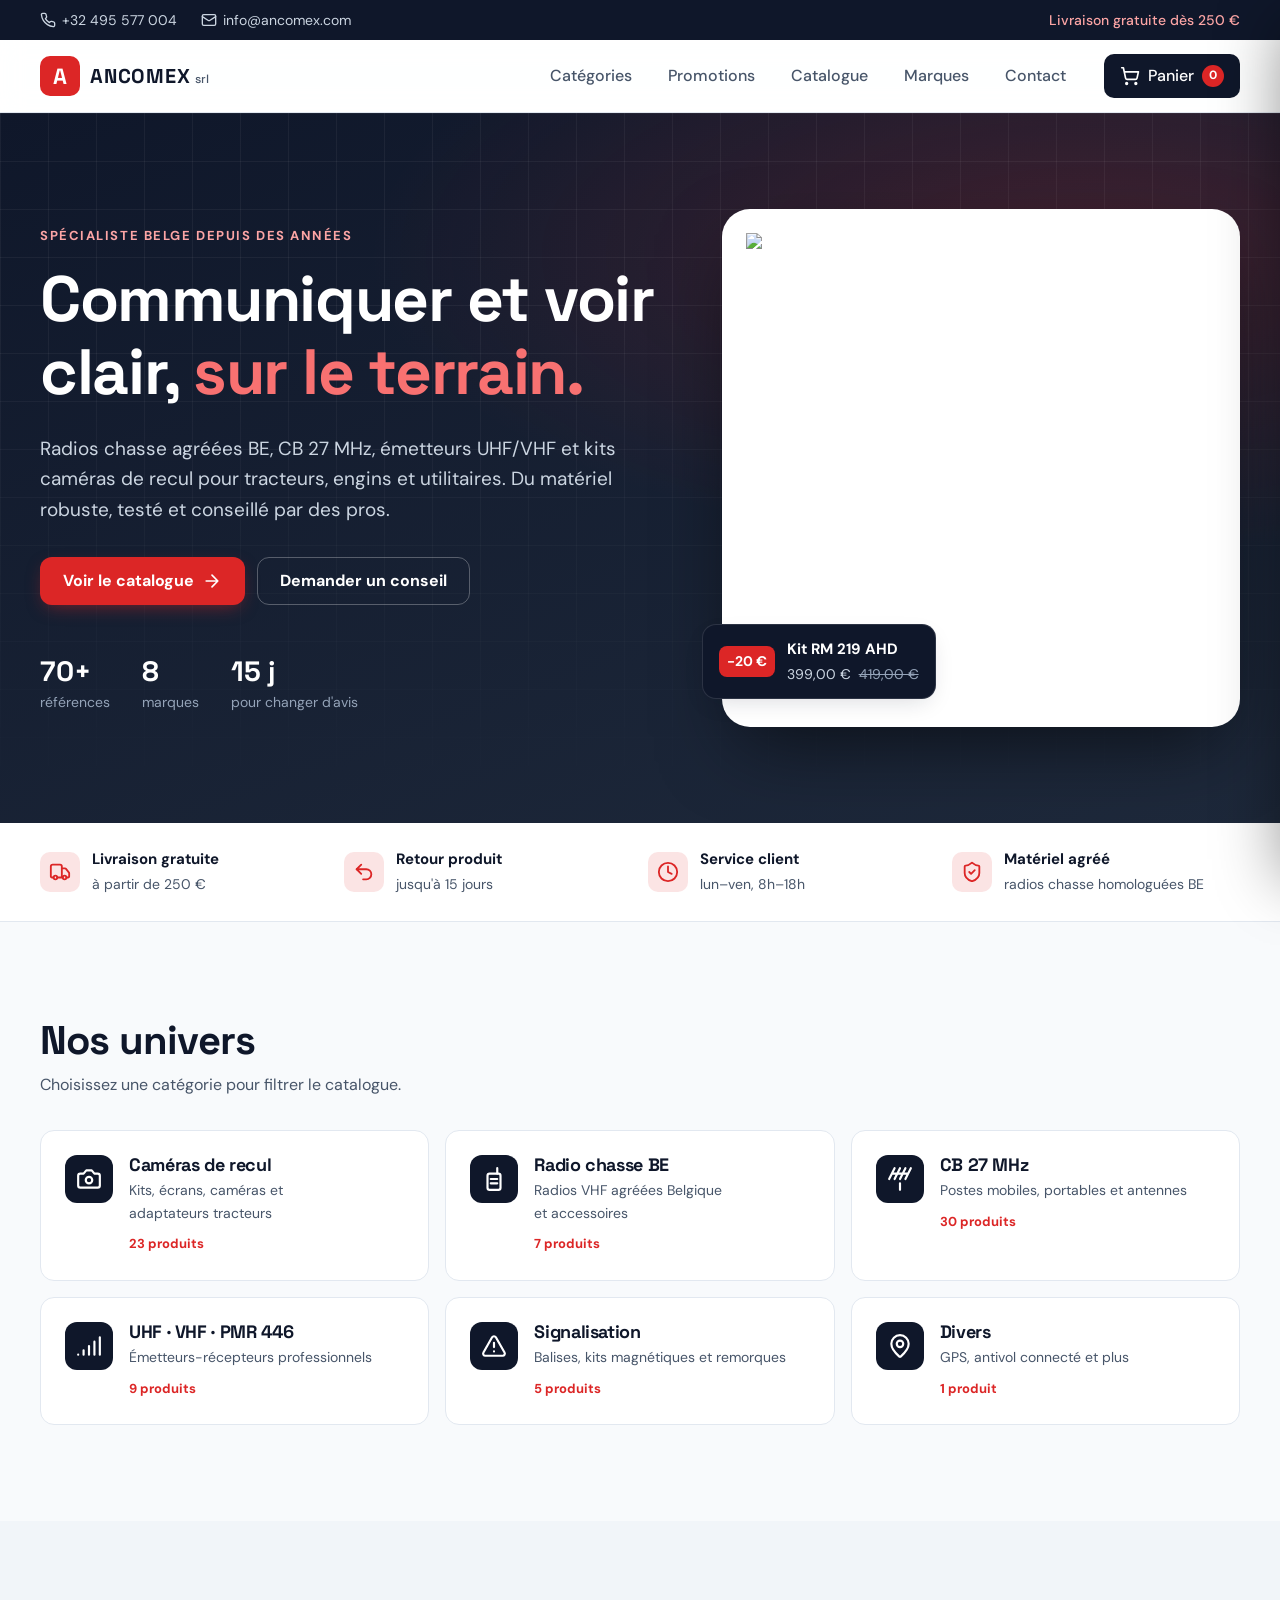
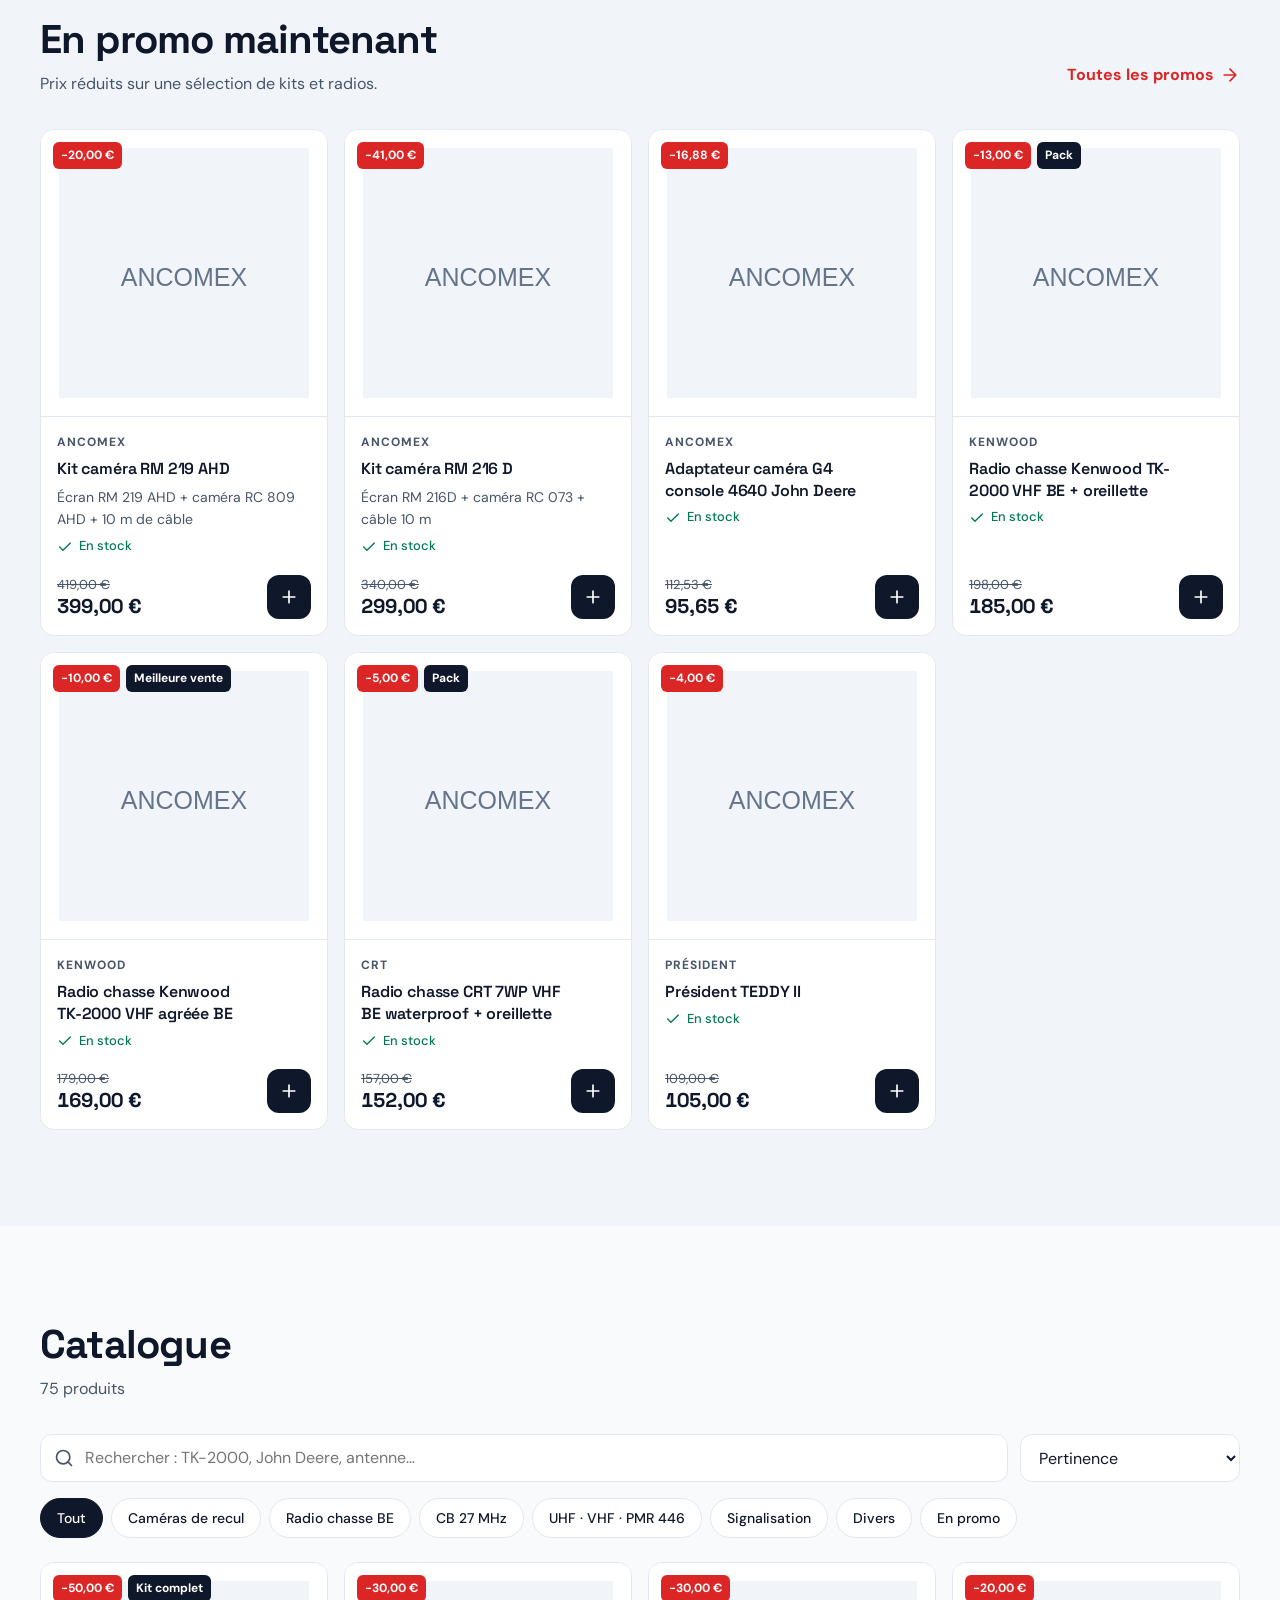
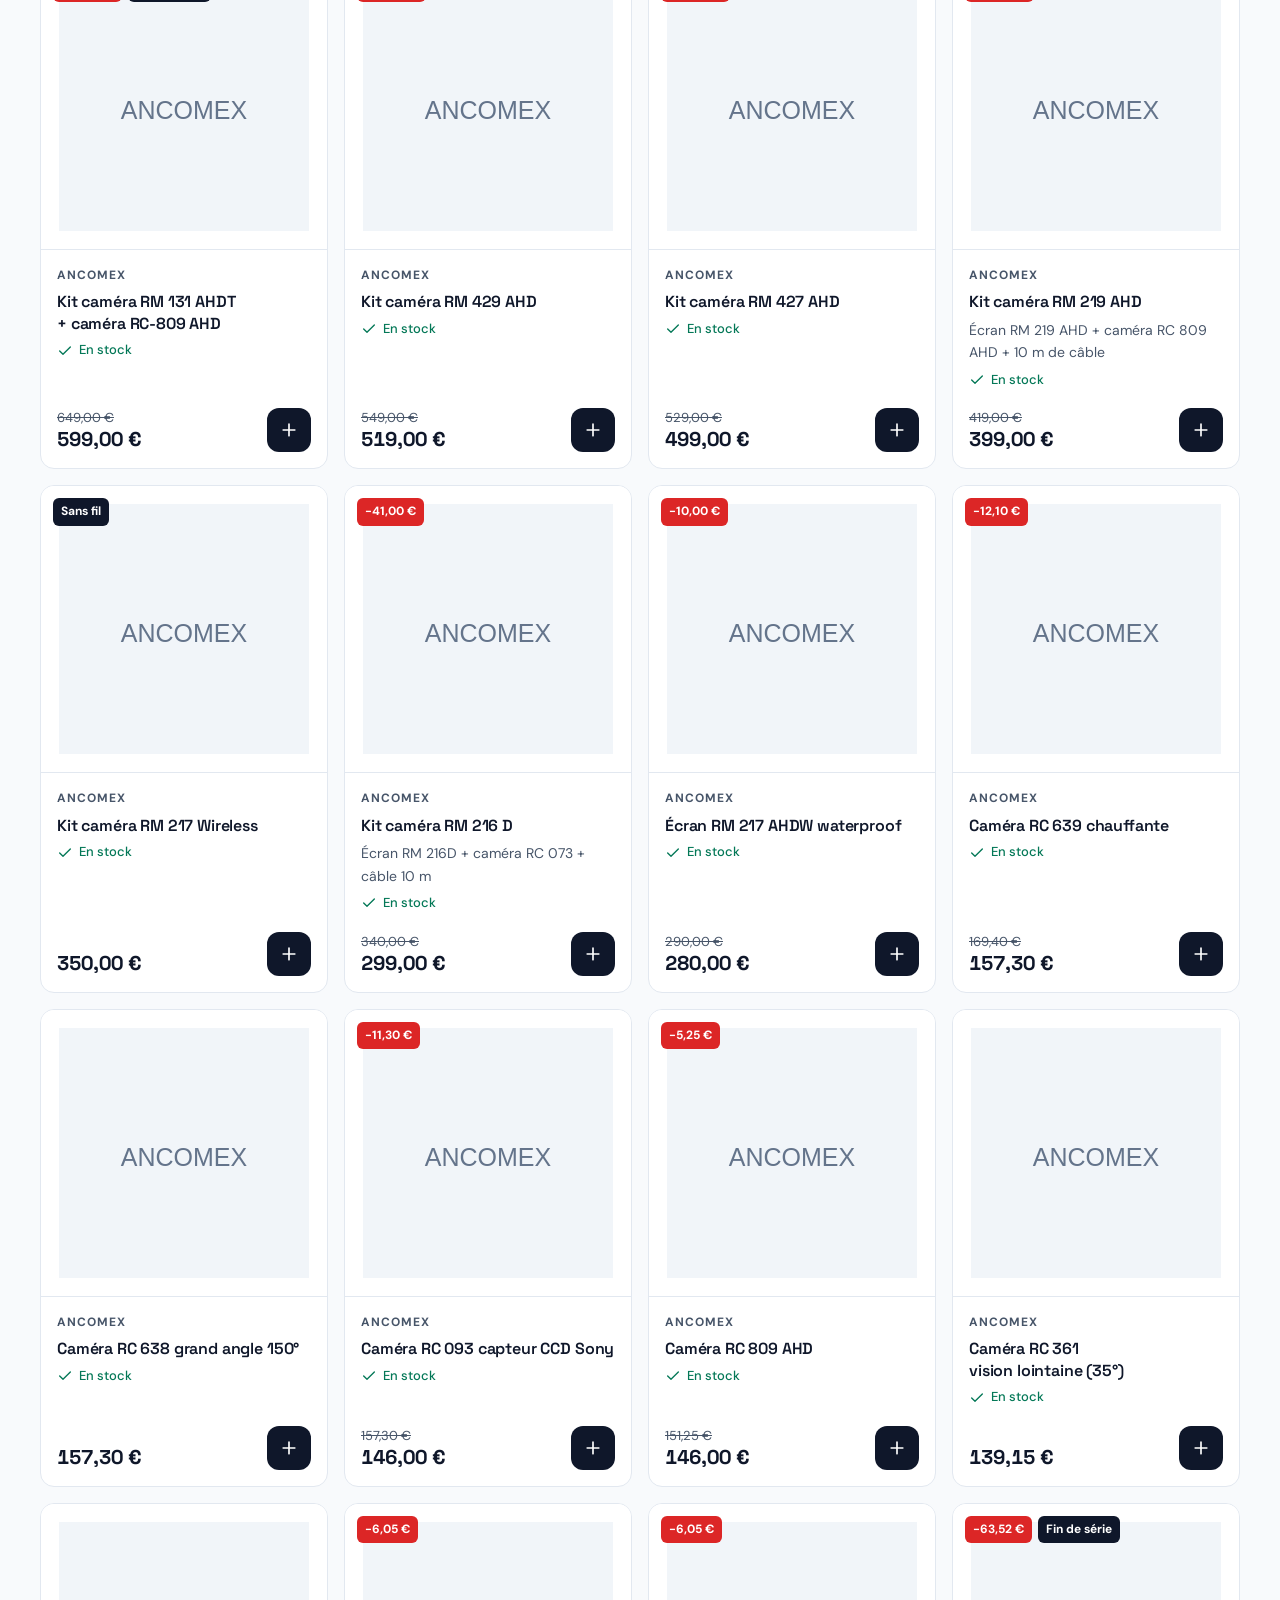
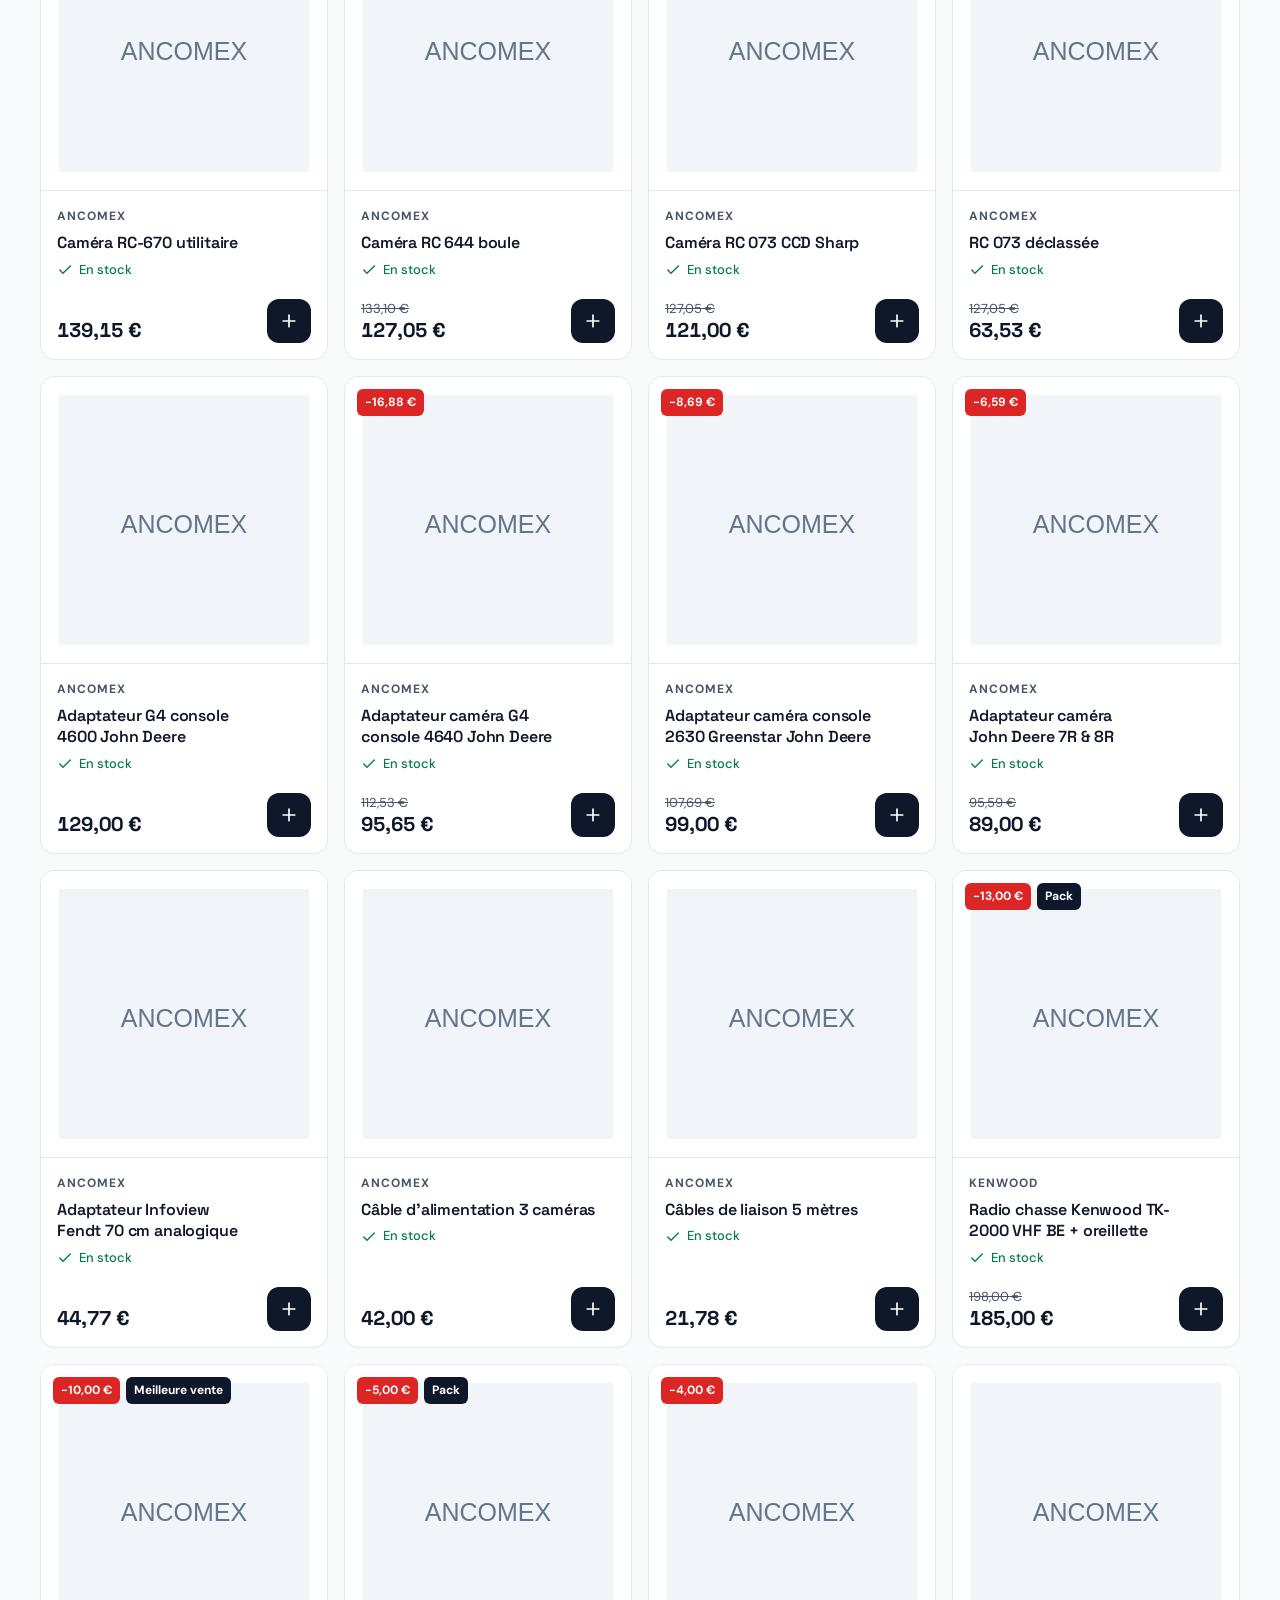
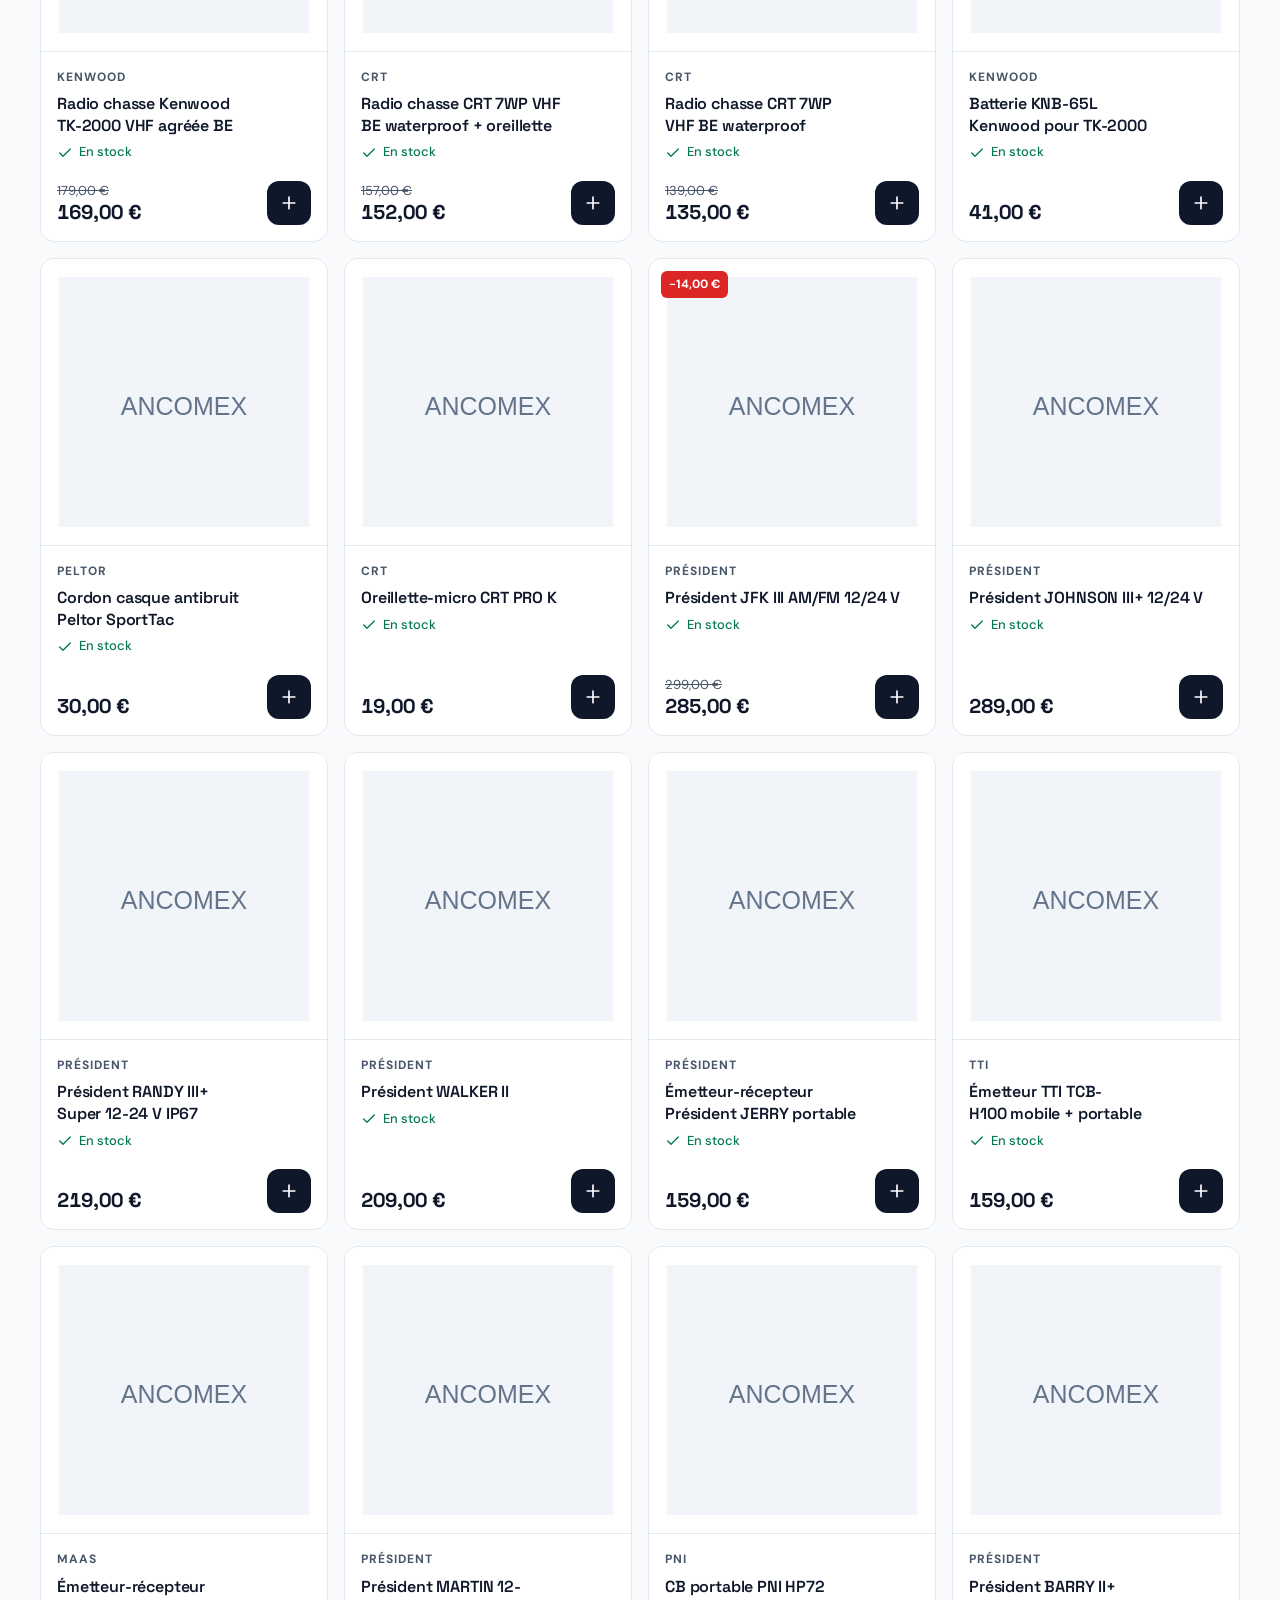
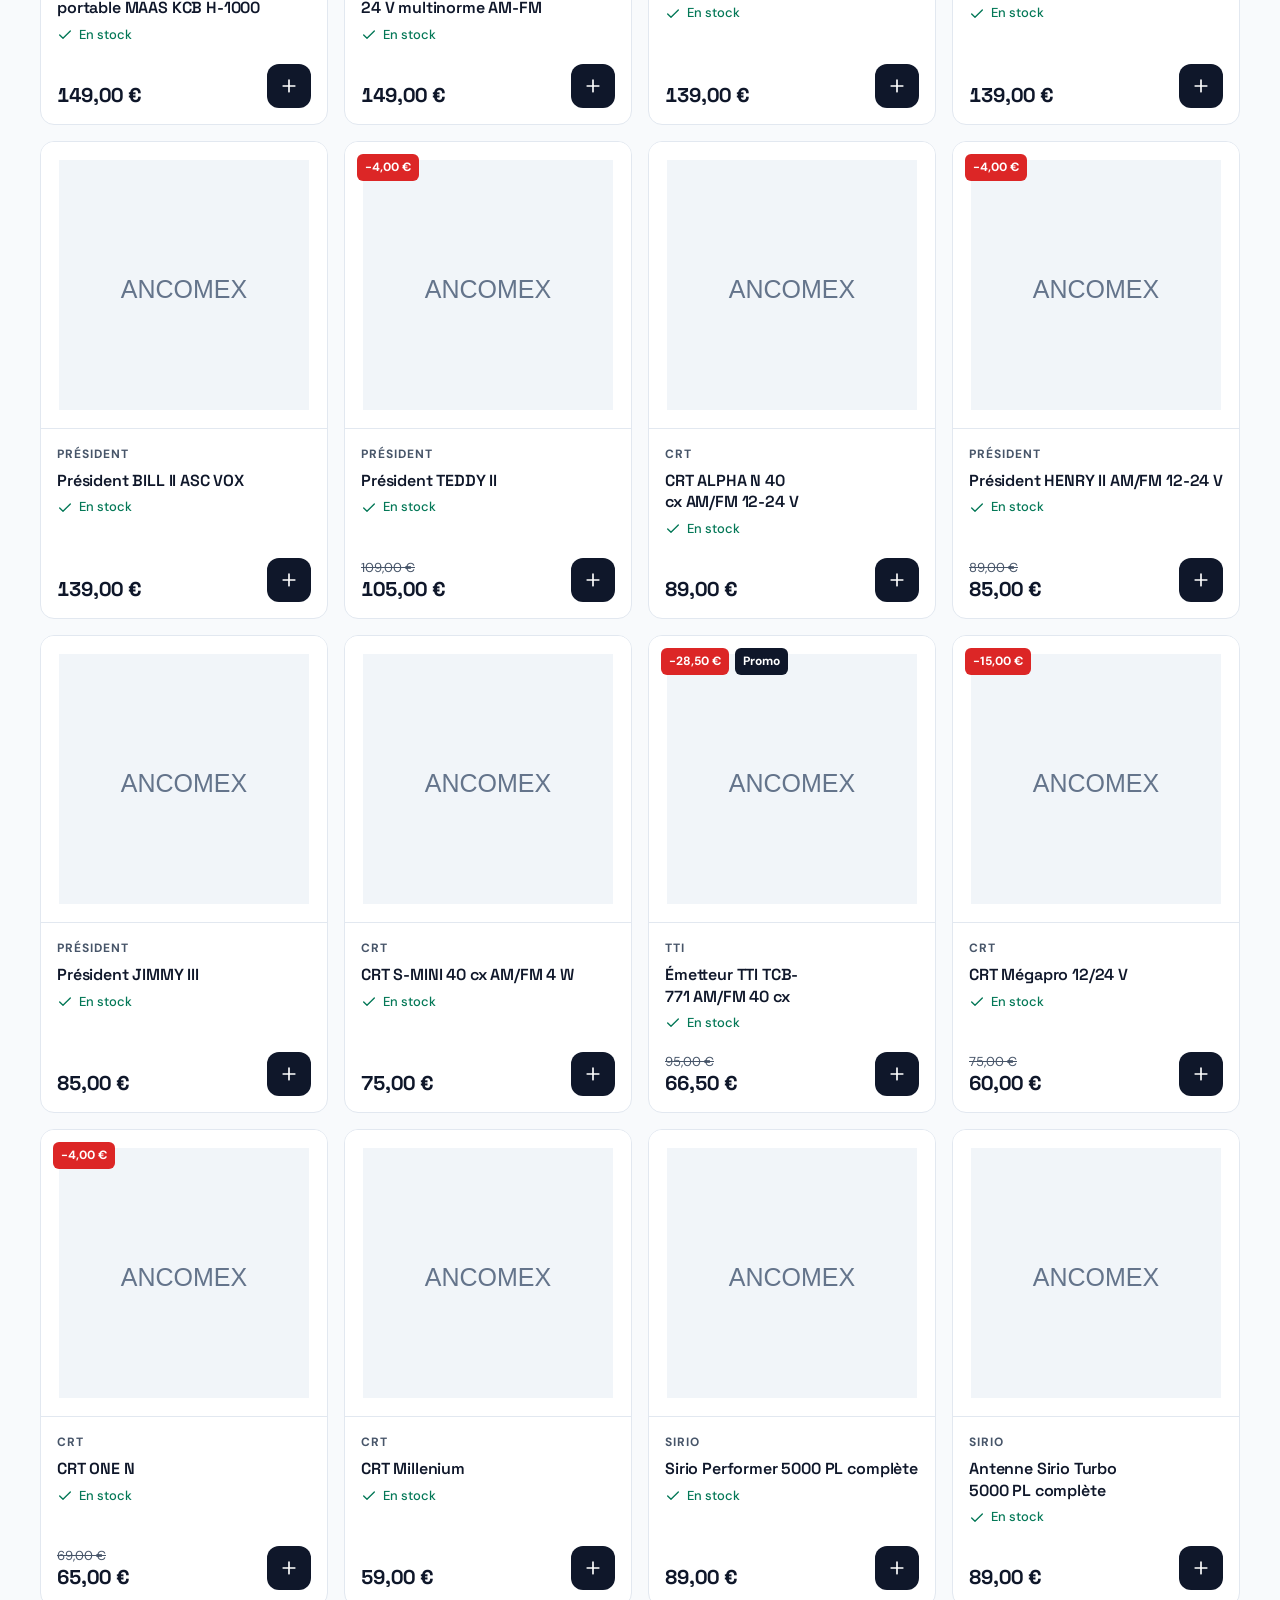
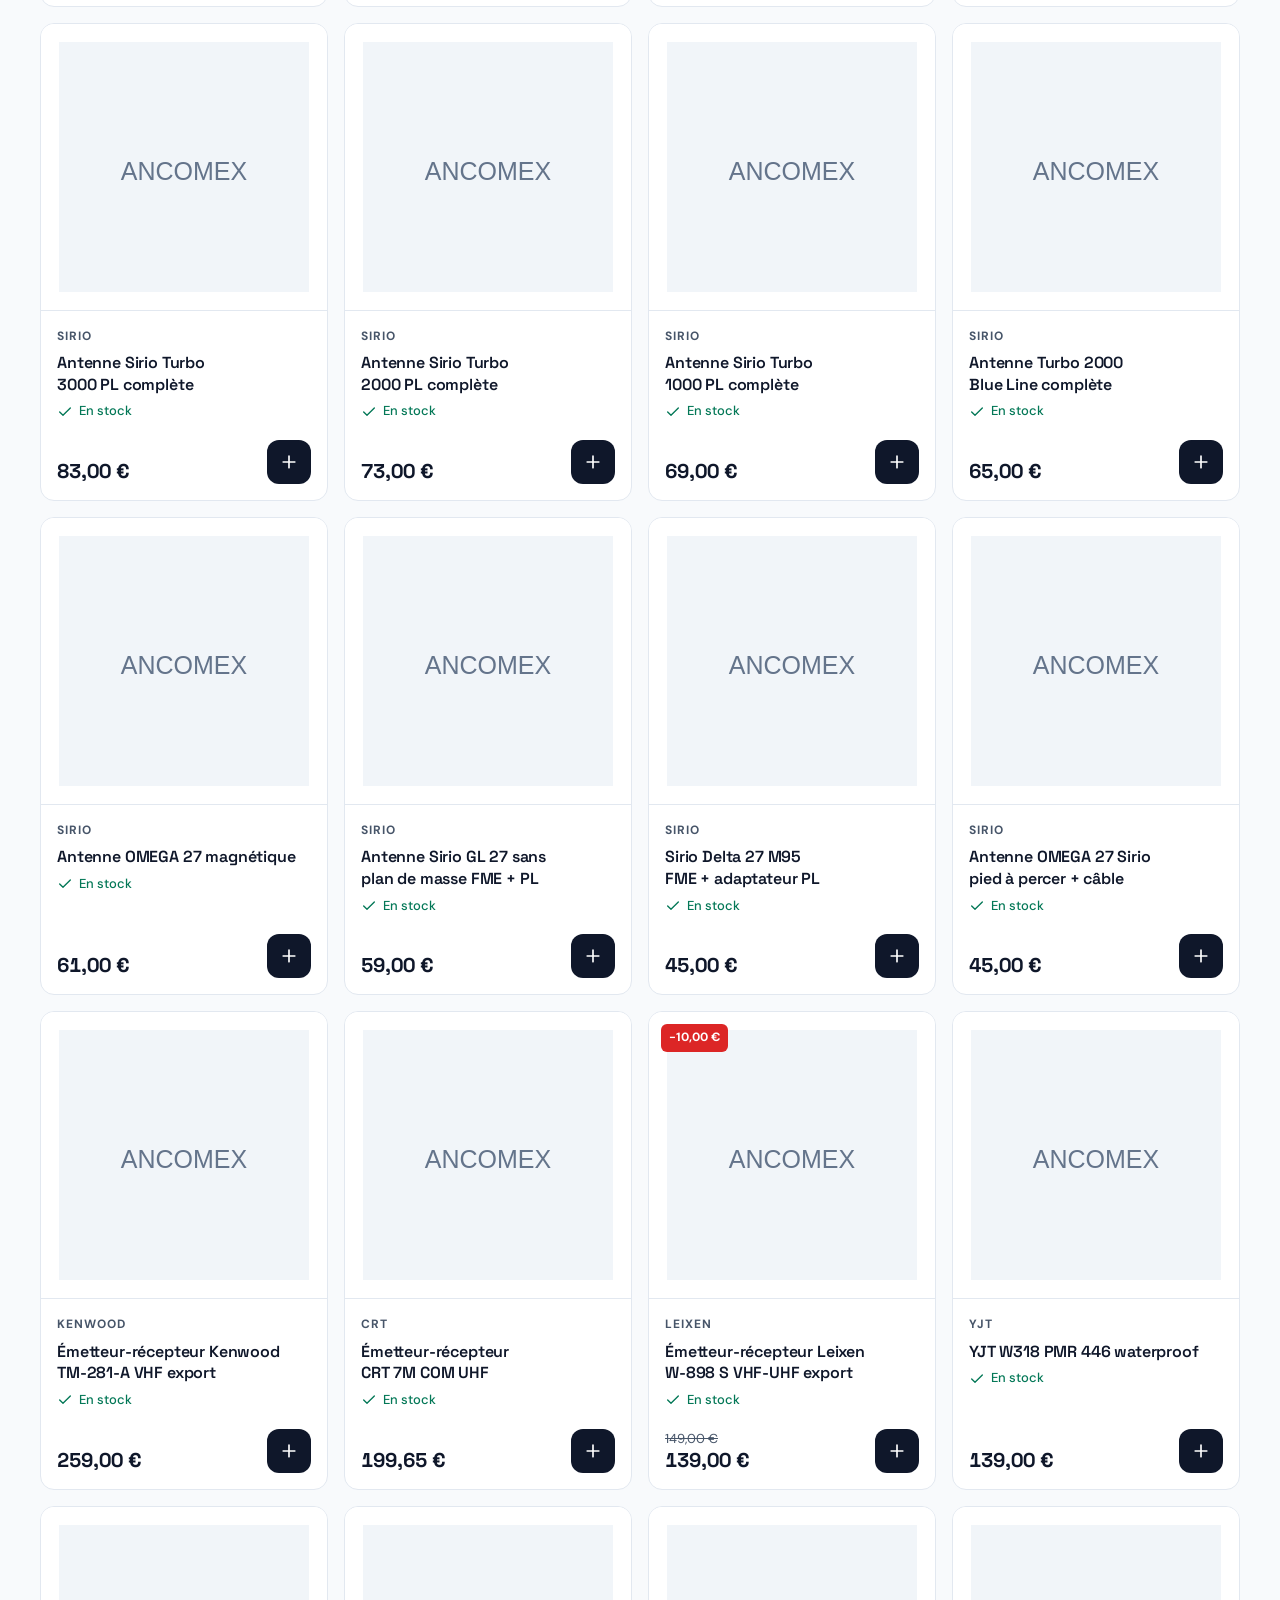
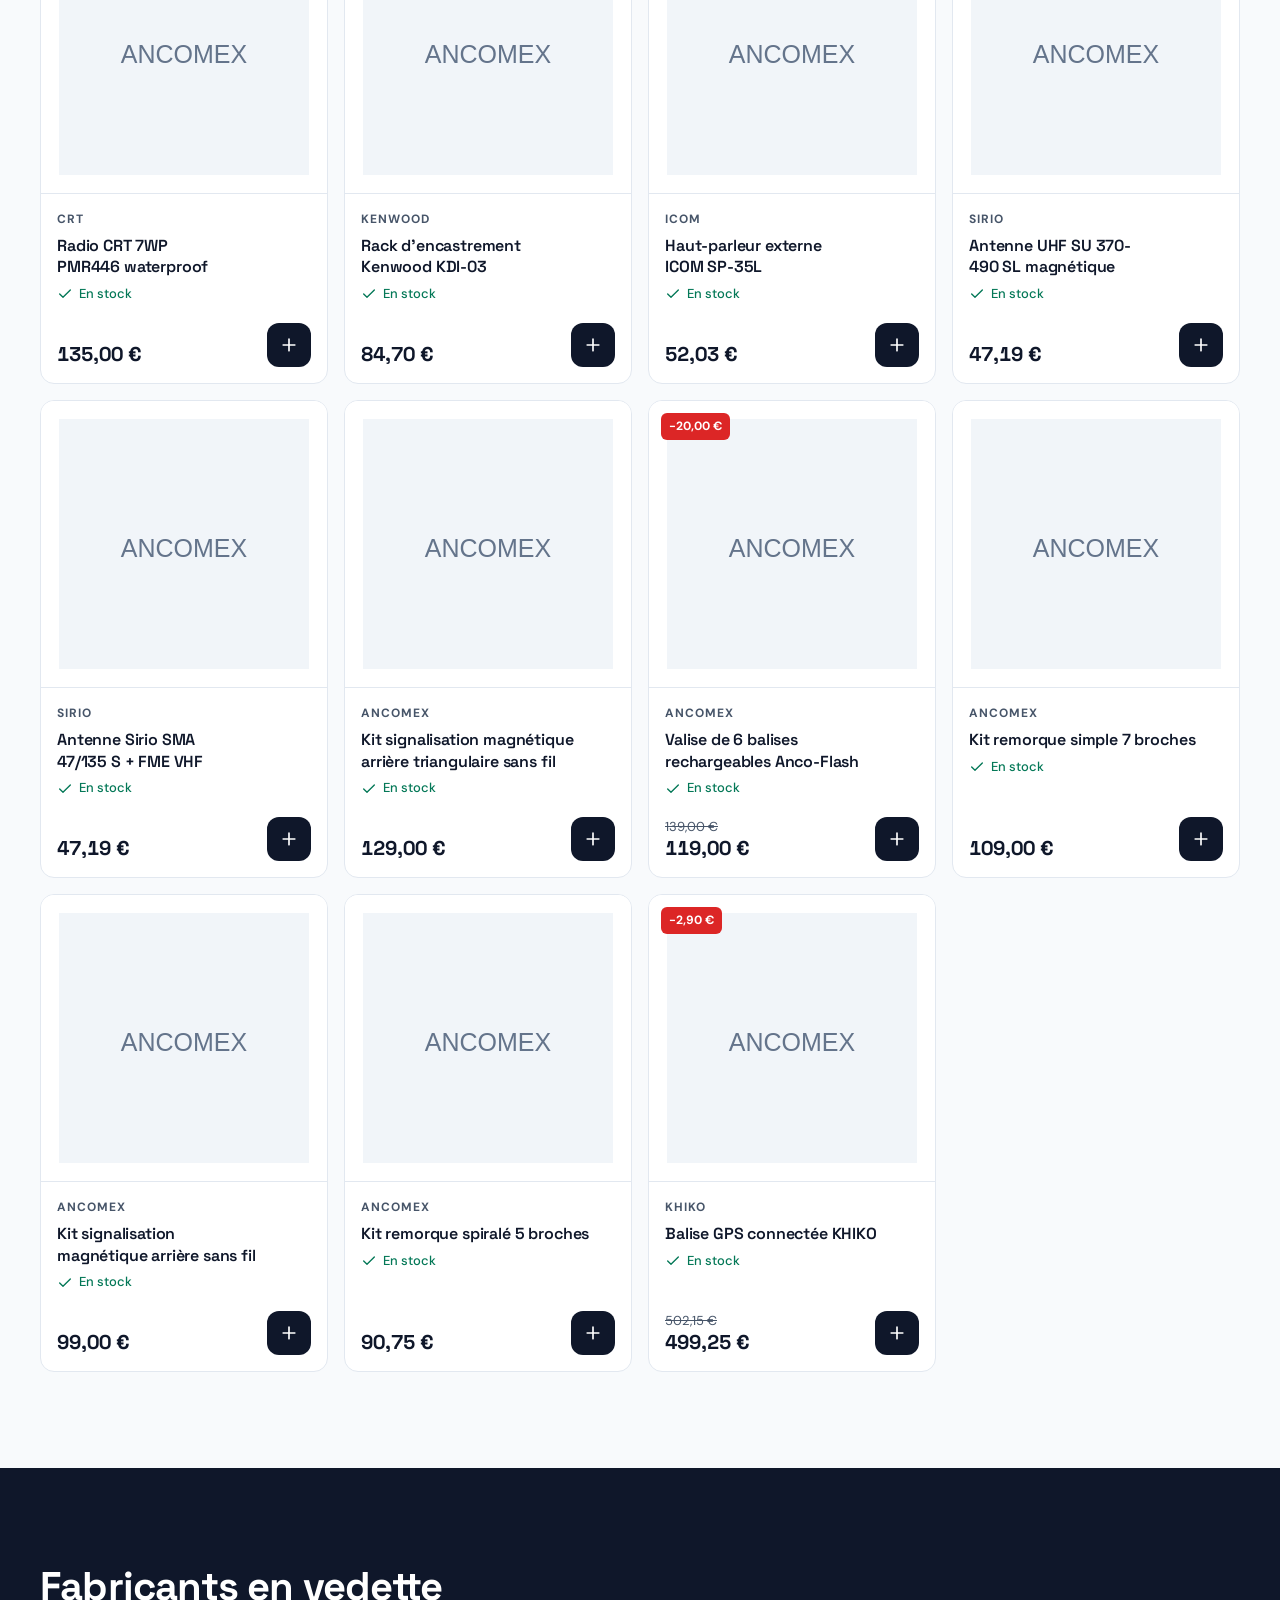
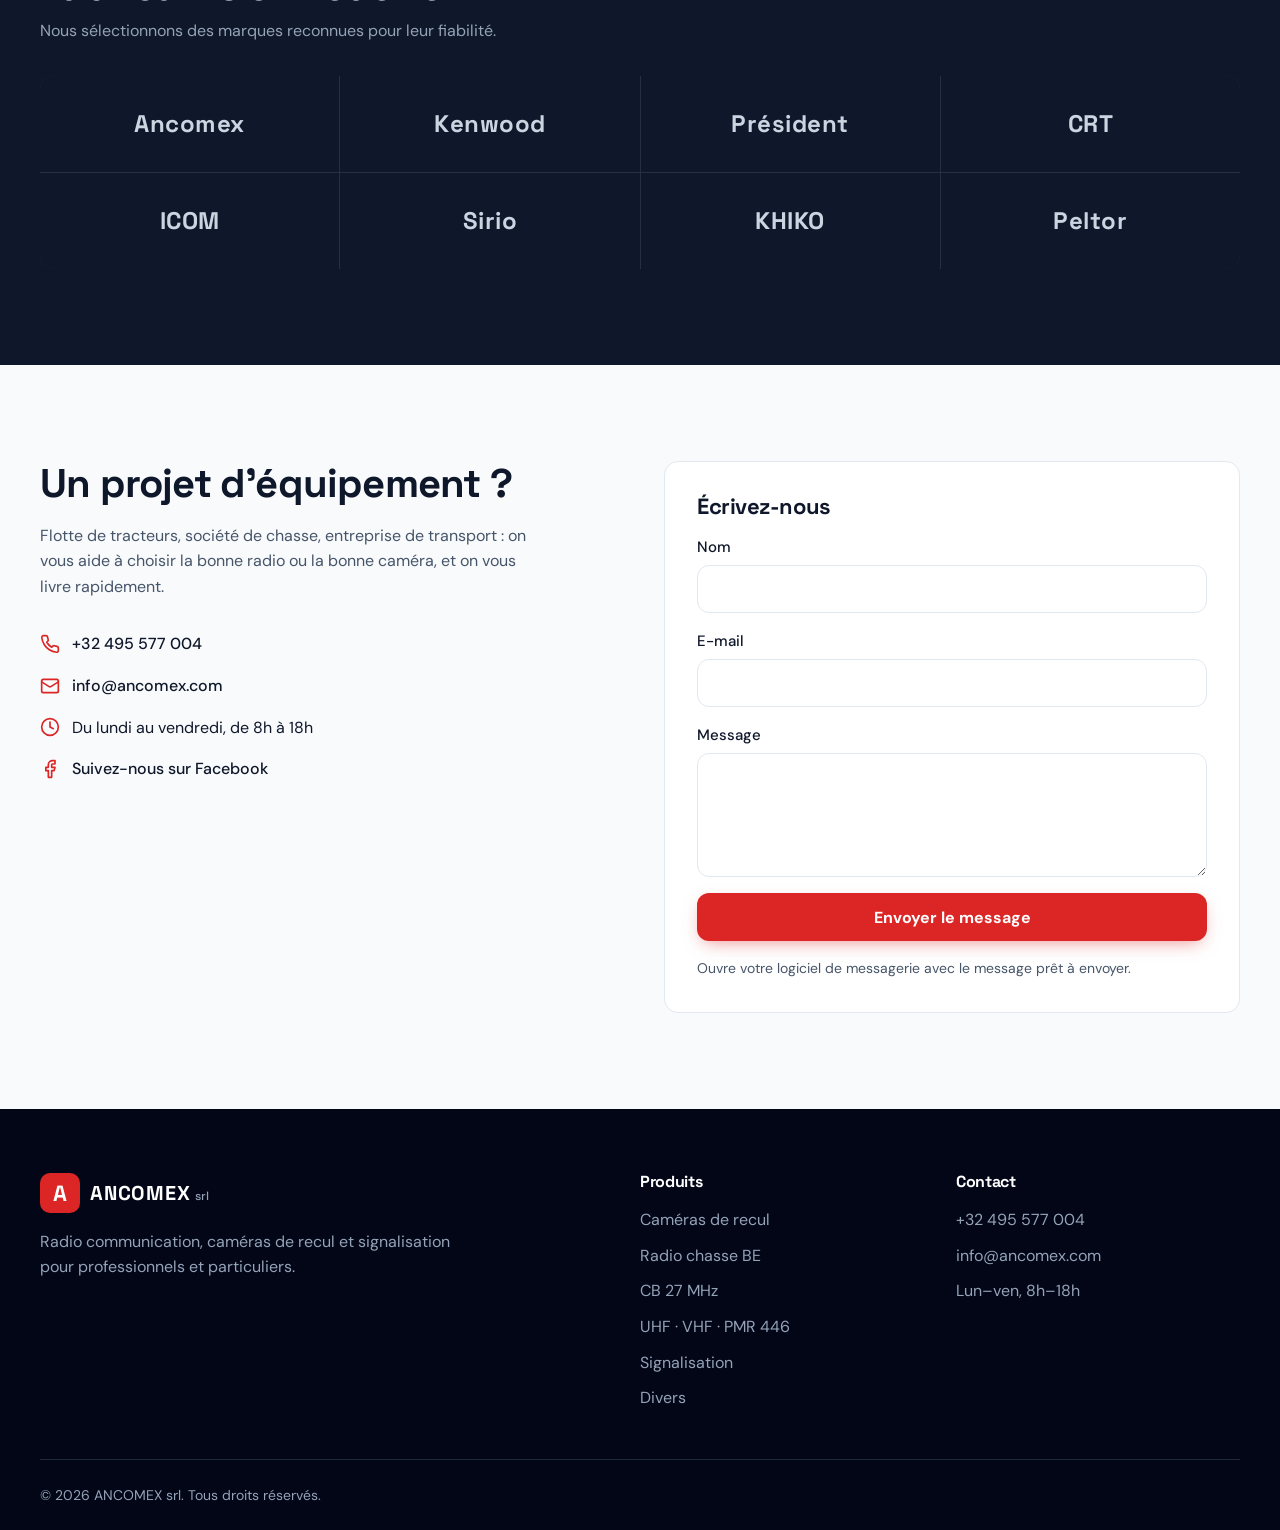
==== index.html @ 7364ba63 "Refonte du site Ancomex (static, Render) Co-Authored-By: Claude Opus 5.5 <noreply@anthropic.com>" ====
<!doctype html>
<html lang="fr">
<head>
  <meta charset="utf-8">
  <meta name="viewport" content="width=device-width, initial-scale=1">
  <title>Ancomex — Radio, CB & caméras de recul</title>
  <meta name="description" content="Ancomex srl : radios chasse VHF agréées Belgique, CB 27 MHz, UHF/VHF/PMR 446, kits caméras de recul pour tracteurs et utilitaires, signalisation. Livraison gratuite dès 250 €.">
  <meta name="theme-color" content="#0F172A">
  <link rel="icon" href="favicon.svg" type="image/svg+xml">
  <link rel="preconnect" href="https://fonts.googleapis.com">
  <link rel="preconnect" href="https://fonts.gstatic.com" crossorigin>
  <link href="https://fonts.googleapis.com/css2?family=DM+Sans:opsz,wght@9..40,400;9..40,500;9..40,700&family=Space+Grotesk:wght@500;600;700&display=swap" rel="stylesheet">
  <link rel="stylesheet" href="styles.css">
</head>
<body>
  <a class="skip" href="#main">Aller au contenu</a>

  <!-- SVG icon sprite -->
  <svg width="0" height="0" style="position:absolute" aria-hidden="true">
    <symbol id="i-camera" viewBox="0 0 24 24"><path d="M14.5 4h-5L7 7H4a2 2 0 0 0-2 2v9a2 2 0 0 0 2 2h16a2 2 0 0 0 2-2V9a2 2 0 0 0-2-2h-3l-2.5-3z"/><circle cx="12" cy="13" r="3"/></symbol>
    <symbol id="i-radio" viewBox="0 0 24 24"><rect x="6" y="7" width="12" height="15" rx="2"/><path d="M15 7V2M9 12h6M9 16h6"/></symbol>
    <symbol id="i-antenna" viewBox="0 0 24 24"><path d="M2 12 7 2M7 12l5-10M12 12l5-10M17 12l5-10M4.5 7h15M12 16v6"/></symbol>
    <symbol id="i-signal" viewBox="0 0 24 24"><path d="M2 20h.01M7 20v-4M12 20v-8M17 20V8M22 4v16"/></symbol>
    <symbol id="i-triangle" viewBox="0 0 24 24"><path d="m21.73 18-8-14a2 2 0 0 0-3.48 0l-8 14A2 2 0 0 0 4 21h16a2 2 0 0 0 1.73-3"/><path d="M12 9v4M12 17h.01"/></symbol>
    <symbol id="i-pin" viewBox="0 0 24 24"><path d="M20 10c0 4.99-5.54 10.19-7.4 11.8a1 1 0 0 1-1.2 0C9.54 20.19 4 14.99 4 10a8 8 0 0 1 16 0"/><circle cx="12" cy="10" r="3"/></symbol>
    <symbol id="i-cart" viewBox="0 0 24 24"><circle cx="8" cy="21" r="1"/><circle cx="19" cy="21" r="1"/><path d="M2.05 2.05h2l2.66 12.42a2 2 0 0 0 2 1.58h9.78a2 2 0 0 0 1.95-1.57l1.65-7.43H5.12"/></symbol>
    <symbol id="i-search" viewBox="0 0 24 24"><circle cx="11" cy="11" r="8"/><path d="m21 21-4.3-4.3"/></symbol>
    <symbol id="i-phone" viewBox="0 0 24 24"><path d="M22 16.92v3a2 2 0 0 1-2.18 2 19.8 19.8 0 0 1-8.63-3.07 19.5 19.5 0 0 1-6-6A19.8 19.8 0 0 1 2.12 4.18 2 2 0 0 1 4.11 2h3a2 2 0 0 1 2 1.72c.13.96.36 1.9.7 2.81a2 2 0 0 1-.45 2.11L8.09 9.91a16 16 0 0 0 6 6l1.27-1.27a2 2 0 0 1 2.11-.45c.91.34 1.85.57 2.81.7A2 2 0 0 1 22 16.92z"/></symbol>
    <symbol id="i-mail" viewBox="0 0 24 24"><rect x="2" y="4" width="20" height="16" rx="2"/><path d="m22 7-8.97 5.7a1.94 1.94 0 0 1-2.06 0L2 7"/></symbol>
    <symbol id="i-truck" viewBox="0 0 24 24"><path d="M14 18V6a2 2 0 0 0-2-2H4a2 2 0 0 0-2 2v11a1 1 0 0 0 1 1h2M15 18H9M19 18h2a1 1 0 0 0 1-1v-3.65a1 1 0 0 0-.22-.62l-3.48-4.35A1 1 0 0 0 17.52 8H14"/><circle cx="17" cy="18" r="2"/><circle cx="7" cy="18" r="2"/></symbol>
    <symbol id="i-return" viewBox="0 0 24 24"><path d="M9 14 4 9l5-5"/><path d="M4 9h10.5a5.5 5.5 0 0 1 0 11H11"/></symbol>
    <symbol id="i-clock" viewBox="0 0 24 24"><circle cx="12" cy="12" r="10"/><path d="M12 6v6l4 2"/></symbol>
    <symbol id="i-shield" viewBox="0 0 24 24"><path d="M20 13c0 5-3.5 7.5-7.66 8.95a1 1 0 0 1-.67-.01C7.5 20.5 4 18 4 13V6a1 1 0 0 1 1-1c2 0 4.5-1.2 6.24-2.72a1.17 1.17 0 0 1 1.52 0C14.51 3.81 17 5 19 5a1 1 0 0 1 1 1z"/><path d="m9 12 2 2 4-4"/></symbol>
    <symbol id="i-x" viewBox="0 0 24 24"><path d="M18 6 6 18M6 6l12 12"/></symbol>
    <symbol id="i-plus" viewBox="0 0 24 24"><path d="M5 12h14M12 5v14"/></symbol>
    <symbol id="i-minus" viewBox="0 0 24 24"><path d="M5 12h14"/></symbol>
    <symbol id="i-arrow" viewBox="0 0 24 24"><path d="M5 12h14M12 5l7 7-7 7"/></symbol>
    <symbol id="i-menu" viewBox="0 0 24 24"><path d="M4 6h16M4 12h16M4 18h16"/></symbol>
    <symbol id="i-check" viewBox="0 0 24 24"><path d="M20 6 9 17l-5-5"/></symbol>
    <symbol id="i-fb" viewBox="0 0 24 24"><path d="M18 2h-3a5 5 0 0 0-5 5v3H7v4h3v8h4v-8h3l1-4h-4V7a1 1 0 0 1 1-1h3z"/></symbol>
  </svg>

  <div class="topbar">
    <div class="container topbar__in">
      <a href="tel:+32495577004"><svg class="ic"><use href="#i-phone"/></svg>+32 495 577 004</a>
      <a href="mailto:info@ancomex.com"><svg class="ic"><use href="#i-mail"/></svg>info@ancomex.com</a>
      <span class="topbar__note">Livraison gratuite dès 250 €</span>
    </div>
  </div>

  <header class="header" id="top">
    <div class="container header__in">
      <a class="logo" href="#top" aria-label="Ancomex, accueil">
        <span class="logo__mark" aria-hidden="true">A</span>
        <span class="logo__txt">ANCOMEX<small>srl</small></span>
      </a>
      <nav class="nav" id="nav" aria-label="Navigation principale">
        <a href="#categories">Catégories</a>
        <a href="#promos">Promotions</a>
        <a href="#catalogue">Catalogue</a>
        <a href="#marques">Marques</a>
        <a href="#contact">Contact</a>
      </nav>
      <div class="header__actions">
        <button class="btn-icon nav-toggle" id="navToggle" aria-label="Ouvrir le menu" aria-expanded="false" aria-controls="nav"><svg class="ic"><use href="#i-menu"/></svg></button>
        <button class="btn-cart" id="cartBtn" aria-label="Ouvrir le panier" aria-controls="cart">
          <svg class="ic"><use href="#i-cart"/></svg>
          <span class="btn-cart__label">Panier</span>
          <span class="badge" id="cartCount" aria-hidden="true">0</span>
        </button>
      </div>
    </div>
  </header>

  <main id="main">
    <section class="hero">
      <div class="container hero__in">
        <div class="hero__copy">
          <p class="eyebrow">Spécialiste belge depuis des années</p>
          <h1>Communiquer et voir clair, <span>sur le terrain.</span></h1>
          <p class="lead">Radios chasse agréées BE, CB 27 MHz, émetteurs UHF/VHF et kits caméras de recul pour tracteurs, engins et utilitaires. Du matériel robuste, testé et conseillé par des pros.</p>
          <div class="hero__cta">
            <a class="btn btn--primary" href="#catalogue">Voir le catalogue <svg class="ic"><use href="#i-arrow"/></svg></a>
            <a class="btn btn--ghost" href="#contact">Demander un conseil</a>
          </div>
          <ul class="hero__stats" aria-label="Chiffres clés">
            <li><strong>70+</strong><span>références</span></li>
            <li><strong>8</strong><span>marques</span></li>
            <li><strong>15 j</strong><span>pour changer d'avis</span></li>
          </ul>
        </div>
        <figure class="hero__media">
          <img src="https://ancomex.be/102-large_default/kit-camera-rm-219-ahd.jpg" alt="Kit caméra de recul RM 219 AHD avec écran et caméra" width="600" height="600" fetchpriority="high">
          <figcaption class="hero__chip">
            <span class="hero__chip-tag">-20 €</span>
            <span><strong>Kit RM 219 AHD</strong><em>399,00 € <s>419,00 €</s></em></span>
          </figcaption>
        </figure>
      </div>
    </section>

    <section class="trust" aria-label="Nos engagements">
      <div class="container trust__in">
        <div class="trust__item"><svg class="ic"><use href="#i-truck"/></svg><div><strong>Livraison gratuite</strong><span>à partir de 250 €</span></div></div>
        <div class="trust__item"><svg class="ic"><use href="#i-return"/></svg><div><strong>Retour produit</strong><span>jusqu'à 15 jours</span></div></div>
        <div class="trust__item"><svg class="ic"><use href="#i-clock"/></svg><div><strong>Service client</strong><span>lun–ven, 8h–18h</span></div></div>
        <div class="trust__item"><svg class="ic"><use href="#i-shield"/></svg><div><strong>Matériel agréé</strong><span>radios chasse homologuées BE</span></div></div>
      </div>
    </section>

    <section class="section" id="categories" aria-labelledby="cat-title">
      <div class="container">
        <div class="section__head">
          <h2 id="cat-title">Nos univers</h2>
          <p>Choisissez une catégorie pour filtrer le catalogue.</p>
        </div>
        <div class="cats" id="cats"></div>
      </div>
    </section>

    <section class="section section--alt" id="promos" aria-labelledby="promo-title">
      <div class="container">
        <div class="section__head section__head--row">
          <div>
            <h2 id="promo-title">En promo maintenant</h2>
            <p>Prix réduits sur une sélection de kits et radios.</p>
          </div>
          <a class="link" href="#catalogue" data-filter-promo>Toutes les promos <svg class="ic"><use href="#i-arrow"/></svg></a>
        </div>
        <div class="grid" id="featured"></div>
      </div>
    </section>

    <section class="section" id="catalogue" aria-labelledby="catalog-title">
      <div class="container">
        <div class="section__head">
          <h2 id="catalog-title">Catalogue</h2>
          <p id="resultCount" role="status" aria-live="polite"></p>
        </div>
        <div class="toolbar">
          <label class="search">
            <span class="sr-only">Rechercher un produit</span>
            <svg class="ic"><use href="#i-search"/></svg>
            <input type="search" id="q" placeholder="Rechercher : TK-2000, John Deere, antenne…" autocomplete="off">
          </label>
          <label class="select">
            <span class="sr-only">Trier par</span>
            <select id="sort">
              <option value="pop">Pertinence</option>
              <option value="asc">Prix croissant</option>
              <option value="desc">Prix décroissant</option>
              <option value="promo">Plus forte remise</option>
            </select>
          </label>
        </div>
        <div class="chips" id="chips" role="group" aria-label="Filtrer par catégorie"></div>
        <div class="grid" id="grid"></div>
        <p class="empty" id="empty" hidden>Aucun produit ne correspond. Essayez un autre terme ou <a href="#contact">contactez-nous</a>.</p>
      </div>
    </section>

    <section class="section section--dark" id="marques" aria-labelledby="brand-title">
      <div class="container">
        <div class="section__head">
          <h2 id="brand-title">Fabricants en vedette</h2>
          <p>Nous sélectionnons des marques reconnues pour leur fiabilité.</p>
        </div>
        <ul class="brands">
          <li>Ancomex</li><li>Kenwood</li><li>Président</li><li>CRT</li><li>ICOM</li><li>Sirio</li><li>KHIKO</li><li>Peltor</li>
        </ul>
      </div>
    </section>

    <section class="section" id="contact" aria-labelledby="contact-title">
      <div class="container contact">
        <div class="contact__info">
          <h2 id="contact-title">Un projet d'équipement ?</h2>
          <p>Flotte de tracteurs, société de chasse, entreprise de transport : on vous aide à choisir la bonne radio ou la bonne caméra, et on vous livre rapidement.</p>
          <ul class="contact__list">
            <li><svg class="ic"><use href="#i-phone"/></svg><a href="tel:+32495577004">+32 495 577 004</a></li>
            <li><svg class="ic"><use href="#i-mail"/></svg><a href="mailto:info@ancomex.com">info@ancomex.com</a></li>
            <li><svg class="ic"><use href="#i-clock"/></svg><span>Du lundi au vendredi, de 8h à 18h</span></li>
            <li><svg class="ic"><use href="#i-fb"/></svg><a href="https://www.facebook.com/" target="_blank" rel="noopener">Suivez-nous sur Facebook</a></li>
          </ul>
        </div>
        <form class="form card" id="contactForm" novalidate>
          <h3>Écrivez-nous</h3>
          <div class="field">
            <label for="c-name">Nom</label>
            <input id="c-name" name="name" autocomplete="name" required>
            <p class="err" id="c-name-err" hidden>Indiquez votre nom.</p>
          </div>
          <div class="field">
            <label for="c-email">E-mail</label>
            <input id="c-email" name="email" type="email" autocomplete="email" required>
            <p class="err" id="c-email-err" hidden>Indiquez une adresse e-mail valide.</p>
          </div>
          <div class="field">
            <label for="c-msg">Message</label>
            <textarea id="c-msg" name="message" rows="4" required></textarea>
            <p class="err" id="c-msg-err" hidden>Écrivez votre message.</p>
          </div>
          <button class="btn btn--primary btn--block" type="submit">Envoyer le message</button>
          <p class="hint">Ouvre votre logiciel de messagerie avec le message prêt à envoyer.</p>
        </form>
      </div>
    </section>
  </main>

  <footer class="footer">
    <div class="container footer__in">
      <div>
        <a class="logo logo--light" href="#top"><span class="logo__mark" aria-hidden="true">A</span><span class="logo__txt">ANCOMEX<small>srl</small></span></a>
        <p>Radio communication, caméras de recul et signalisation pour professionnels et particuliers.</p>
      </div>
      <div>
        <h4>Produits</h4>
        <ul id="footCats"></ul>
      </div>
      <div>
        <h4>Contact</h4>
        <ul>
          <li><a href="tel:+32495577004">+32 495 577 004</a></li>
          <li><a href="mailto:info@ancomex.com">info@ancomex.com</a></li>
          <li>Lun–ven, 8h–18h</li>
        </ul>
      </div>
    </div>
    <div class="container footer__bottom">© <span id="year"></span> ANCOMEX srl. Tous droits réservés.</div>
  </footer>

  <!-- Cart drawer -->
  <div class="scrim" id="scrim" hidden></div>
  <aside class="drawer" id="cart" role="dialog" aria-modal="true" aria-labelledby="cart-title" aria-hidden="true" inert>
    <div class="drawer__head">
      <h2 id="cart-title">Votre panier</h2>
      <button class="btn-icon" id="cartClose" aria-label="Fermer le panier"><svg class="ic"><use href="#i-x"/></svg></button>
    </div>
    <div class="drawer__body" id="cartItems"></div>
    <div class="drawer__foot">
      <div class="ship" id="shipBar"></div>
      <div class="total"><span>Total TTC</span><strong id="cartTotal">0,00 €</strong></div>
      <button class="btn btn--primary btn--block" id="checkoutBtn">Passer commande</button>
    </div>
  </aside>

  <!-- Order dialog -->
  <dialog class="modal" id="orderDialog" aria-labelledby="order-title">
    <form class="form" id="orderForm" method="dialog" novalidate>
      <div class="modal__head">
        <h2 id="order-title">Finaliser la commande</h2>
        <button class="btn-icon" type="button" id="orderClose" aria-label="Fermer"><svg class="ic"><use href="#i-x"/></svg></button>
      </div>
      <p class="hint">Nous confirmons la disponibilité et vous envoyons les modalités de paiement sous 24 h ouvrables.</p>
      <div class="field"><label for="o-name">Nom complet</label><input id="o-name" autocomplete="name" required><p class="err" hidden>Indiquez votre nom.</p></div>
      <div class="row2">
        <div class="field"><label for="o-email">E-mail</label><input id="o-email" type="email" autocomplete="email" required><p class="err" hidden>E-mail invalide.</p></div>
        <div class="field"><label for="o-phone">Téléphone</label><input id="o-phone" type="tel" autocomplete="tel" required><p class="err" hidden>Indiquez un numéro.</p></div>
      </div>
      <div class="field"><label for="o-addr">Adresse de livraison</label><textarea id="o-addr" rows="2" autocomplete="street-address" required></textarea><p class="err" hidden>Indiquez l'adresse.</p></div>
      <div class="summary" id="orderSummary"></div>
      <button class="btn btn--primary btn--block" type="submit">Envoyer la commande</button>
    </form>
  </dialog>

  <div class="toast" id="toast" role="status" aria-live="polite"></div>

  <script src="products.js"></script>
  <script src="app.js"></script>
</body>
</html>
---- styles.css ----
/* Ancomex — design system (UI UX Pro Max: Automotive/Industrial palette, Space Grotesk + DM Sans) */
:root {
  --primary: #0F172A;
  --primary-2: #1E293B;
  --on-primary: #FFFFFF;
  --accent: #DC2626;
  --accent-hover: #B91C1C;
  --on-accent: #FFFFFF;
  --success: #047857;
  --bg: #F8FAFC;
  --surface: #FFFFFF;
  --surface-2: #F1F5F9;
  --fg: #0F172A;
  --muted: #475569;
  --border: #E2E8F0;
  --ring: #2563EB;
  --shadow-sm: 0 1px 2px rgb(15 23 42 / .06);
  --shadow-md: 0 8px 24px -8px rgb(15 23 42 / .18);
  --radius: 14px;
  --radius-sm: 10px;
  --font-head: "Space Grotesk", system-ui, sans-serif;
  --font-body: "DM Sans", system-ui, sans-serif;
  --space-1: 4px; --space-2: 8px; --space-3: 12px; --space-4: 16px; --space-6: 24px; --space-8: 32px; --space-12: 48px; --space-16: 64px;
  --ease-out: cubic-bezier(.2, .8, .2, 1);
  color-scheme: light;
}
@media (prefers-color-scheme: dark) {
  :root:not([data-theme="light"]) {
    --bg: #0B1120; --surface: #111827; --surface-2: #1E293B; --fg: #F1F5F9; --muted: #CBD5E1; --border: #334155;
    --accent: #EF4444; --accent-hover: #F87171; --success: #34D399; --ring: #60A5FA;
    --shadow-md: 0 8px 24px -8px rgb(0 0 0 / .6);
    color-scheme: dark;
  }
}

*, *::before, *::after { box-sizing: border-box; }
html { scroll-behavior: smooth; scroll-padding-top: 88px; -webkit-text-size-adjust: 100%; }
body { margin: 0; background: var(--bg); color: var(--fg); font: 400 16px/1.6 var(--font-body); overflow-x: hidden; }
img { max-width: 100%; display: block; }
h1, h2, h3, h4 { font-family: var(--font-head); line-height: 1.15; margin: 0; letter-spacing: -.02em; text-wrap: balance; }
p { margin: 0; text-wrap: pretty; }
a { color: inherit; }
button { font: inherit; color: inherit; cursor: pointer; }
:focus-visible { outline: 3px solid var(--ring); outline-offset: 2px; border-radius: 6px; }
.sr-only { position: absolute; width: 1px; height: 1px; overflow: hidden; clip: rect(0 0 0 0); white-space: nowrap; }
.skip { position: absolute; left: 16px; top: -60px; z-index: 100; background: var(--accent); color: var(--on-accent); padding: 10px 16px; border-radius: 8px; }
.skip:focus { top: 12px; }
.container { width: min(1200px, 100% - 32px); margin-inline: auto; }
.ic { width: 20px; height: 20px; fill: none; stroke: currentColor; stroke-width: 2; stroke-linecap: round; stroke-linejoin: round; flex: none; }

/* Topbar */
.topbar { background: var(--primary); color: #CBD5E1; font-size: 14px; }
.topbar__in { display: flex; gap: var(--space-6); align-items: center; min-height: 40px; flex-wrap: wrap; }
.topbar a { display: inline-flex; gap: 6px; align-items: center; text-decoration: none; }
.topbar a:hover { color: #fff; }
.topbar .ic { width: 16px; height: 16px; }
.topbar__note { margin-left: auto; color: #FCA5A5; font-weight: 500; }
@media (max-width: 640px) { .topbar__note, .topbar a[href^="mailto"] { display: none; } }

/* Header */
.header { position: sticky; top: 0; z-index: 40; background: color-mix(in srgb, var(--surface) 88%, transparent); backdrop-filter: saturate(1.4) blur(12px); border-bottom: 1px solid var(--border); }
.header__in { display: flex; align-items: center; gap: var(--space-6); min-height: 72px; }
.logo { display: inline-flex; align-items: center; gap: 10px; text-decoration: none; }
.logo__mark { width: 40px; height: 40px; display: grid; place-items: center; border-radius: 10px; background: var(--accent); color: #fff; font: 700 22px var(--font-head); }
.logo__txt { font: 700 20px/1 var(--font-head); letter-spacing: .04em; }
.logo__txt small { font-size: 12px; font-weight: 500; color: var(--muted); margin-left: 4px; letter-spacing: 0; }
.logo--light .logo__txt small { color: #94A3B8; }
.nav { display: flex; gap: var(--space-2); margin-left: auto; }
.nav a { text-decoration: none; font-weight: 500; padding: 10px 14px; border-radius: 8px; color: var(--muted); transition: color .2s, background-color .2s; }
.nav a:hover { color: var(--fg); background: var(--surface-2); }
.header__actions { display: flex; gap: var(--space-2); align-items: center; }
.btn-icon { width: 44px; height: 44px; display: inline-grid; place-items: center; border-radius: 10px; border: 1px solid var(--border); background: var(--surface); transition: background-color .2s; }
.btn-icon:hover { background: var(--surface-2); }
.nav-toggle { display: none; }
.btn-cart { position: relative; display: inline-flex; align-items: center; gap: 8px; height: 44px; padding: 0 16px; border-radius: 10px; border: 0; background: var(--primary); color: var(--on-primary); font-weight: 500; transition: transform .15s var(--ease-out), background-color .2s; }
.btn-cart:hover { background: var(--primary-2); }
.btn-cart:active { transform: scale(.97); }
.badge { min-width: 22px; height: 22px; padding: 0 6px; border-radius: 99px; background: var(--accent); color: #fff; font-size: 12px; font-weight: 700; display: inline-grid; place-items: center; }
.badge.bump { animation: bump .35s var(--ease-out); }
@keyframes bump { 40% { transform: scale(1.35); } }
@media (max-width: 860px) {
  .nav-toggle { display: inline-grid; }
  .nav { position: absolute; inset: 72px 0 auto; flex-direction: column; background: var(--surface); border-bottom: 1px solid var(--border); padding: 8px 16px 16px; gap: 0; display: none; box-shadow: var(--shadow-md); }
  .nav.open { display: flex; }
  .nav a { padding: 14px 12px; }
  .header__actions { margin-left: auto; }
}
@media (max-width: 420px) { .btn-cart__label { display: none; } }

/* Buttons */
.btn { display: inline-flex; align-items: center; justify-content: center; gap: 8px; min-height: 48px; padding: 0 22px; border-radius: 12px; font-weight: 700; text-decoration: none; border: 1px solid transparent; transition: transform .15s var(--ease-out), background-color .2s, box-shadow .2s; }
.btn:active { transform: scale(.97); }
.btn--primary { background: var(--accent); color: var(--on-accent); box-shadow: 0 6px 18px -6px rgb(220 38 38 / .55); }
.btn--primary:hover { background: var(--accent-hover); }
.btn--ghost { border-color: rgb(255 255 255 / .28); color: #fff; }
.btn--ghost:hover { background: rgb(255 255 255 / .08); }
.btn--block { width: 100%; }
.btn[disabled] { opacity: .5; cursor: not-allowed; }
.link { display: inline-flex; gap: 6px; align-items: center; font-weight: 700; color: var(--accent); text-decoration: none; min-height: 44px; }
.link:hover { text-decoration: underline; text-underline-offset: 4px; }

/* Hero */
.hero { position: relative; background: radial-gradient(1200px 500px at 85% 20%, rgb(220 38 38 / .22), transparent 60%), linear-gradient(160deg, #0F172A 0%, #1E293B 100%); color: #fff; overflow: hidden; }
.hero::before { content: ""; position: absolute; inset: 0; background-image: linear-gradient(rgb(255 255 255 / .05) 1px, transparent 1px), linear-gradient(90deg, rgb(255 255 255 / .05) 1px, transparent 1px); background-size: 48px 48px; mask-image: linear-gradient(to bottom, #000 30%, transparent); pointer-events: none; }
.hero__in { position: relative; display: grid; grid-template-columns: 1.1fr .9fr; gap: var(--space-12); align-items: center; padding-block: clamp(48px, 8vw, 96px); }
.eyebrow { display: inline-block; font-size: 13px; font-weight: 700; text-transform: uppercase; letter-spacing: .12em; color: #FCA5A5; margin-bottom: var(--space-4); }
.hero h1 { font-size: clamp(36px, 5.4vw, 64px); }
.hero h1 span { color: #F87171; }
.lead { margin-top: var(--space-6); font-size: clamp(17px, 1.6vw, 19px); color: #CBD5E1; max-width: 56ch; }
.hero__cta { display: flex; gap: var(--space-3); flex-wrap: wrap; margin-top: var(--space-8); }
.hero__stats { list-style: none; padding: 0; margin: var(--space-12) 0 0; display: flex; gap: var(--space-8); flex-wrap: wrap; }
.hero__stats strong { display: block; font: 700 28px var(--font-head); }
.hero__stats span { color: #94A3B8; font-size: 14px; }
.hero__media { position: relative; margin: 0; aspect-ratio: 1; border-radius: 28px; background: #fff; padding: 24px; box-shadow: 0 30px 80px -20px rgb(0 0 0 / .6); }
.hero__media img { width: 100%; height: 100%; object-fit: contain; }
.hero__chip { position: absolute; left: -20px; bottom: 28px; display: flex; gap: 12px; align-items: center; background: var(--primary); border: 1px solid rgb(255 255 255 / .12); border-radius: 14px; padding: 12px 16px; box-shadow: var(--shadow-md); }
.hero__chip-tag { background: var(--accent); color: #fff; font-weight: 700; border-radius: 8px; padding: 4px 8px; font-size: 14px; }
.hero__chip strong { display: block; font-size: 15px; }
.hero__chip em { font-style: normal; color: #CBD5E1; font-size: 14px; }
.hero__chip s { color: #94A3B8; margin-left: 4px; }
@media (max-width: 900px) {
  .hero__in { grid-template-columns: 1fr; }
  .hero__media { max-width: 420px; width: 100%; justify-self: center; }
  .hero__chip { left: 12px; }
}

/* Trust */
.trust { background: var(--surface); border-bottom: 1px solid var(--border); }
.trust__in { display: grid; grid-template-columns: repeat(4, 1fr); gap: var(--space-4); padding-block: var(--space-6); }
.trust__item { display: flex; gap: 12px; align-items: center; }
.trust__item .ic { width: 40px; height: 40px; padding: 9px; border-radius: 10px; background: color-mix(in srgb, var(--accent) 12%, transparent); color: var(--accent); }
.trust__item strong { display: block; font-size: 15px; }
.trust__item span { font-size: 14px; color: var(--muted); }
@media (max-width: 860px) { .trust__in { grid-template-columns: repeat(2, 1fr); } }
@media (max-width: 480px) { .trust__in { grid-template-columns: 1fr; } }

/* Sections */
.section { padding-block: clamp(56px, 8vw, 96px); }
.section--alt { background: var(--surface-2); }
.section--dark { background: var(--primary); color: #fff; }
.section--dark .section__head p { color: #94A3B8; }
.section__head { margin-bottom: var(--space-8); }
.section__head--row { display: flex; justify-content: space-between; align-items: end; gap: var(--space-4); flex-wrap: wrap; }
.section__head h2 { font-size: clamp(28px, 3.4vw, 40px); }
.section__head p { color: var(--muted); margin-top: var(--space-2); }

/* Categories */
.cats { display: grid; grid-template-columns: repeat(3, 1fr); gap: var(--space-4); }
.cat { display: flex; gap: var(--space-4); align-items: flex-start; text-align: left; padding: var(--space-6); border-radius: var(--radius); border: 1px solid var(--border); background: var(--surface); transition: transform .2s var(--ease-out), box-shadow .2s, border-color .2s; }
.cat:hover { transform: translateY(-3px); box-shadow: var(--shadow-md); border-color: color-mix(in srgb, var(--accent) 40%, var(--border)); }
.cat .ic { width: 48px; height: 48px; padding: 11px; border-radius: 12px; background: var(--primary); color: #fff; }
.cat:hover .ic { background: var(--accent); }
.cat h3 { font-size: 18px; }
.cat p { color: var(--muted); font-size: 14px; margin-top: 4px; }
.cat__count { display: inline-block; margin-top: 10px; font-size: 13px; font-weight: 700; color: var(--accent); }
@media (max-width: 900px) { .cats { grid-template-columns: repeat(2, 1fr); } }
@media (max-width: 560px) { .cats { grid-template-columns: 1fr; } }

/* Toolbar + chips */
.toolbar { display: flex; gap: var(--space-3); margin-bottom: var(--space-4); flex-wrap: wrap; }
.search { flex: 1 1 320px; position: relative; display: flex; align-items: center; }
.search .ic { position: absolute; left: 14px; color: var(--muted); pointer-events: none; }
.search input, .select select, .field input, .field textarea { width: 100%; min-height: 48px; border-radius: 12px; border: 1px solid var(--border); background: var(--surface); color: var(--fg); font: inherit; padding: 10px 14px; transition: border-color .2s, box-shadow .2s; }
.search input { padding-left: 44px; }
.search input:focus, .select select:focus, .field input:focus, .field textarea:focus { outline: none; border-color: var(--ring); box-shadow: 0 0 0 3px color-mix(in srgb, var(--ring) 25%, transparent); }
.select { flex: 0 0 220px; }
@media (max-width: 560px) { .select { flex: 1 1 100%; } }
.chips { display: flex; gap: var(--space-2); flex-wrap: wrap; margin-bottom: var(--space-6); }
.chip { min-height: 40px; padding: 0 16px; border-radius: 99px; border: 1px solid var(--border); background: var(--surface); font-weight: 500; font-size: 14px; white-space: nowrap; transition: background-color .2s, color .2s, border-color .2s; }
.chip:hover { border-color: var(--fg); }
.chip[aria-pressed="true"] { background: var(--primary); color: #fff; border-color: var(--primary); }
@media (prefers-color-scheme: dark) { :root:not([data-theme="light"]) .chip[aria-pressed="true"] { background: var(--fg); color: var(--bg); border-color: var(--fg); } }

/* Product grid */
.grid { display: grid; grid-template-columns: repeat(auto-fill, minmax(240px, 1fr)); gap: var(--space-4); }
.card { background: var(--surface); border: 1px solid var(--border); border-radius: var(--radius); }
.product { display: flex; flex-direction: column; overflow: hidden; transition: transform .2s var(--ease-out), box-shadow .2s; }
.product:hover { transform: translateY(-4px); box-shadow: var(--shadow-md); }
.product__media { position: relative; aspect-ratio: 1; background: #fff; padding: 18px; border-bottom: 1px solid var(--border); }
.product__media img { width: 100%; height: 100%; object-fit: contain; transition: transform .35s var(--ease-out); }
.product:hover .product__media img { transform: scale(1.04); }
.product__tags { position: absolute; top: 12px; left: 12px; display: flex; gap: 6px; flex-wrap: wrap; }
.tag { font-size: 12px; font-weight: 700; padding: 4px 8px; border-radius: 6px; background: var(--accent); color: #fff; white-space: nowrap; }
.tag--dark { background: #0F172A; }
.product__body { display: flex; flex-direction: column; gap: 6px; padding: var(--space-4); flex: 1; }
.product__brand { font-size: 12px; font-weight: 700; letter-spacing: .08em; text-transform: uppercase; color: var(--muted); }
.product__name { font: 600 16px/1.35 var(--font-head); letter-spacing: -.01em; }
.product__desc { font-size: 14px; color: var(--muted); }
.product__stock { display: inline-flex; gap: 6px; align-items: center; font-size: 13px; font-weight: 500; color: var(--success); }
.product__stock .ic { width: 16px; height: 16px; }
.product__foot { display: flex; align-items: end; justify-content: space-between; gap: 8px; margin-top: auto; padding-top: var(--space-3); }
.price { font: 700 20px var(--font-head); font-variant-numeric: tabular-nums; }
.price s { display: block; font: 400 13px var(--font-body); color: var(--muted); }
.add { width: 44px; height: 44px; display: grid; place-items: center; border-radius: 12px; border: 0; background: var(--primary); color: #fff; transition: background-color .2s, transform .15s var(--ease-out); }
@media (prefers-color-scheme: dark) { :root:not([data-theme="light"]) .add { background: var(--surface-2); } }
.add:hover { background: var(--accent); }
.add:active { transform: scale(.92); }
.add.done { background: var(--success); }
.empty { text-align: center; color: var(--muted); padding: var(--space-12) 0; }
.empty a { color: var(--accent); }

/* Brands */
.brands { list-style: none; padding: 0; margin: 0; display: grid; grid-template-columns: repeat(4, 1fr); gap: 1px; background: rgb(255 255 255 / .1); border-radius: var(--radius); overflow: hidden; }
.brands li { background: var(--primary); display: grid; place-items: center; min-height: 96px; font: 700 clamp(18px, 2vw, 24px) var(--font-head); letter-spacing: .02em; color: #CBD5E1; transition: color .2s, background-color .2s; }
.brands li:hover { color: #fff; background: var(--primary-2); }
@media (max-width: 640px) { .brands { grid-template-columns: repeat(2, 1fr); } }

/* Contact + forms */
.contact { display: grid; grid-template-columns: 1fr 1fr; gap: var(--space-12); align-items: start; }
.contact__info h2 { font-size: clamp(28px, 3.4vw, 40px); }
.contact__info > p { color: var(--muted); margin-top: var(--space-4); max-width: 48ch; }
.contact__list { list-style: none; padding: 0; margin: var(--space-8) 0 0; display: grid; gap: var(--space-4); }
.contact__list li { display: flex; gap: 12px; align-items: center; }
.contact__list .ic { color: var(--accent); }
.contact__list a { font-weight: 500; text-decoration: none; }
.contact__list a:hover { text-decoration: underline; }
@media (max-width: 860px) { .contact { grid-template-columns: 1fr; } }
.form { display: grid; gap: var(--space-4); padding: var(--space-8); }
.form h3 { font-size: 22px; }
.field { display: grid; gap: 6px; }
.field label { font-weight: 500; font-size: 15px; }
.field textarea { resize: vertical; }
.field.invalid input, .field.invalid textarea { border-color: var(--accent); }
.err { color: var(--accent); font-size: 14px; }
.hint { color: var(--muted); font-size: 14px; }
.row2 { display: grid; grid-template-columns: 1fr 1fr; gap: var(--space-4); }
@media (max-width: 520px) { .row2 { grid-template-columns: 1fr; } .form { padding: var(--space-6); } }

/* Footer */
.footer { background: #020617; color: #94A3B8; padding-top: var(--space-16); }
.footer__in { display: grid; grid-template-columns: 2fr 1fr 1fr; gap: var(--space-8); }
.footer p { margin-top: var(--space-4); max-width: 40ch; }
.footer h4 { color: #fff; font-size: 16px; margin-bottom: var(--space-4); }
.footer ul { list-style: none; padding: 0; margin: 0; display: grid; gap: 10px; }
.footer a { text-decoration: none; }
.footer a:hover { color: #fff; }
.footer button { background: none; border: 0; padding: 0; text-align: left; }
.footer button:hover { color: #fff; }
.footer .logo__txt { color: #fff; }
.footer__bottom { border-top: 1px solid #1E293B; margin-top: var(--space-12); padding-block: var(--space-6); font-size: 14px; }
@media (max-width: 720px) { .footer__in { grid-template-columns: 1fr; } }

/* Drawer */
.scrim { position: fixed; inset: 0; background: rgb(2 6 23 / .55); z-index: 60; opacity: 0; transition: opacity .25s; }
.scrim.show { opacity: 1; }
.drawer { position: fixed; top: 0; right: 0; height: 100dvh; width: min(420px, 100%); background: var(--surface); z-index: 70; display: flex; flex-direction: column; transform: translateX(100%); transition: transform .3s var(--ease-out); box-shadow: -20px 0 60px -20px rgb(0 0 0 / .4); }
.drawer.open { transform: none; }
.drawer__head { display: flex; justify-content: space-between; align-items: center; padding: var(--space-4) var(--space-6); border-bottom: 1px solid var(--border); }
.drawer__head h2 { font-size: 20px; }
.drawer__body { flex: 1; overflow-y: auto; padding: var(--space-4) var(--space-6); overscroll-behavior: contain; }
.drawer__foot { border-top: 1px solid var(--border); padding: var(--space-4) var(--space-6) calc(var(--space-6) + env(safe-area-inset-bottom)); display: grid; gap: var(--space-4); }
.line { display: grid; grid-template-columns: 64px 1fr auto; gap: 12px; align-items: center; padding-block: 12px; border-bottom: 1px solid var(--border); }
.line img { width: 64px; height: 64px; object-fit: contain; background: #fff; border-radius: 10px; border: 1px solid var(--border); padding: 4px; }
.line__name { font-weight: 500; font-size: 14px; line-height: 1.35; }
.line__price { font-size: 14px; color: var(--muted); font-variant-numeric: tabular-nums; }
.qty { display: inline-flex; align-items: center; border: 1px solid var(--border); border-radius: 10px; margin-top: 6px; }
.qty button { width: 36px; height: 36px; display: grid; place-items: center; background: none; border: 0; }
.qty .ic { width: 16px; height: 16px; }
.qty span { min-width: 24px; text-align: center; font-weight: 700; font-variant-numeric: tabular-nums; }
.line__remove { background: none; border: 0; color: var(--muted); width: 44px; height: 44px; display: grid; place-items: center; border-radius: 10px; }
.line__remove:hover { color: var(--accent); background: var(--surface-2); }
.cart-empty { text-align: center; padding: var(--space-12) 0; color: var(--muted); }
.cart-empty .ic { width: 48px; height: 48px; margin: 0 auto var(--space-4); opacity: .5; }
.total { display: flex; justify-content: space-between; align-items: baseline; }
.total strong { font: 700 24px var(--font-head); font-variant-numeric: tabular-nums; }
.ship { font-size: 14px; color: var(--muted); }
.ship__bar { height: 6px; border-radius: 99px; background: var(--surface-2); margin-top: 8px; overflow: hidden; }
.ship__bar i { display: block; height: 100%; background: var(--success); border-radius: inherit; transition: width .4s var(--ease-out); }

/* Modal */
.modal { border: 0; border-radius: 20px; padding: 0; width: min(560px, 100% - 32px); background: var(--surface); color: var(--fg); box-shadow: 0 30px 80px -20px rgb(0 0 0 / .5); }
.modal::backdrop { background: rgb(2 6 23 / .6); }
.modal__head { display: flex; justify-content: space-between; align-items: center; }
.modal__head h2 { font-size: 22px; }
.summary { background: var(--surface-2); border-radius: 12px; padding: var(--space-4); font-size: 14px; display: grid; gap: 6px; }
.summary div { display: flex; justify-content: space-between; gap: 12px; }
.summary strong { font-variant-numeric: tabular-nums; }

/* Toast */
.toast { position: fixed; left: 50%; bottom: 24px; transform: translate(-50%, 20px); background: var(--primary); color: #fff; padding: 12px 18px; border-radius: 12px; box-shadow: var(--shadow-md); opacity: 0; pointer-events: none; transition: opacity .2s, transform .25s var(--ease-out); z-index: 80; max-width: calc(100% - 32px); font-weight: 500; }
.toast.show { opacity: 1; transform: translate(-50%, 0); }

/* Reveal on scroll */
.reveal { opacity: 0; transform: translateY(16px); transition: opacity .5s var(--ease-out), transform .5s var(--ease-out); }
.reveal.in { opacity: 1; transform: none; }

@media (prefers-reduced-motion: reduce) {
  html { scroll-behavior: auto; }
  *, *::before, *::after { animation-duration: .01ms !important; transition-duration: .01ms !important; }
  .reveal { opacity: 1; transform: none; }
}
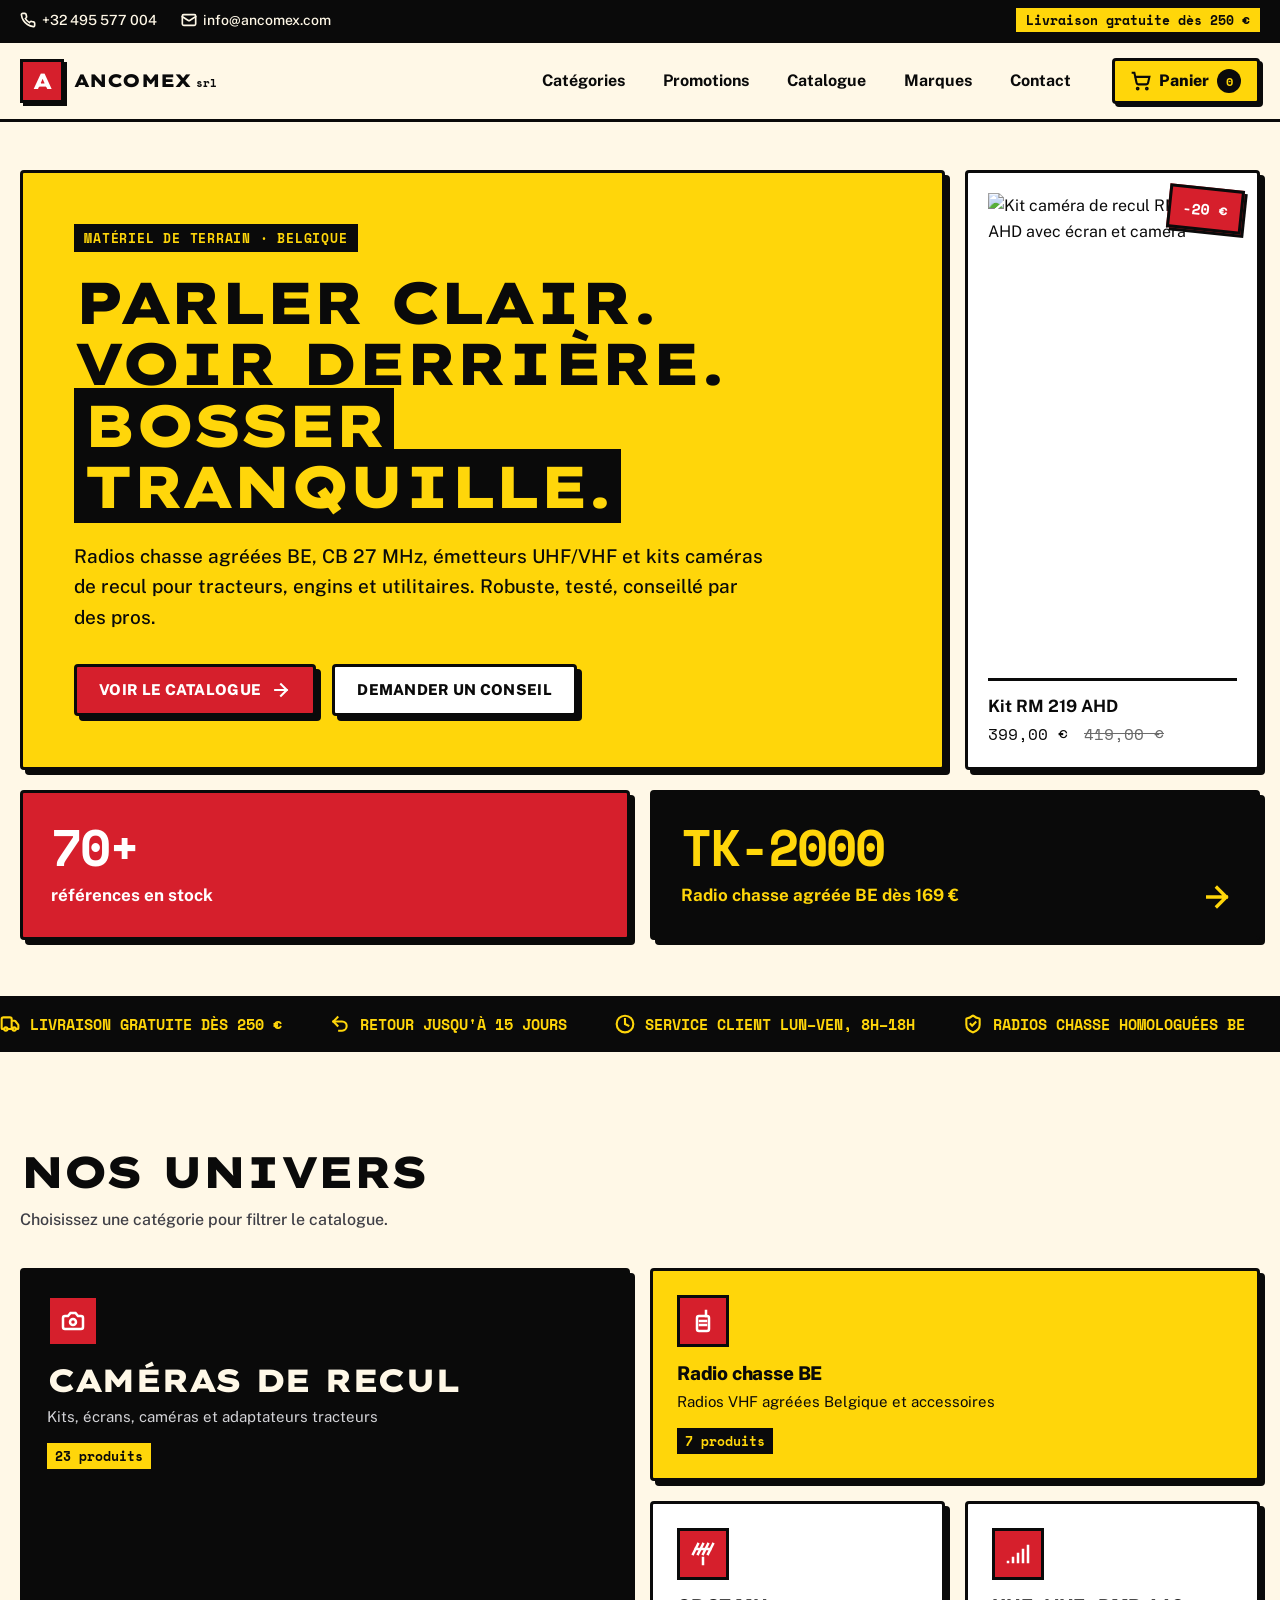
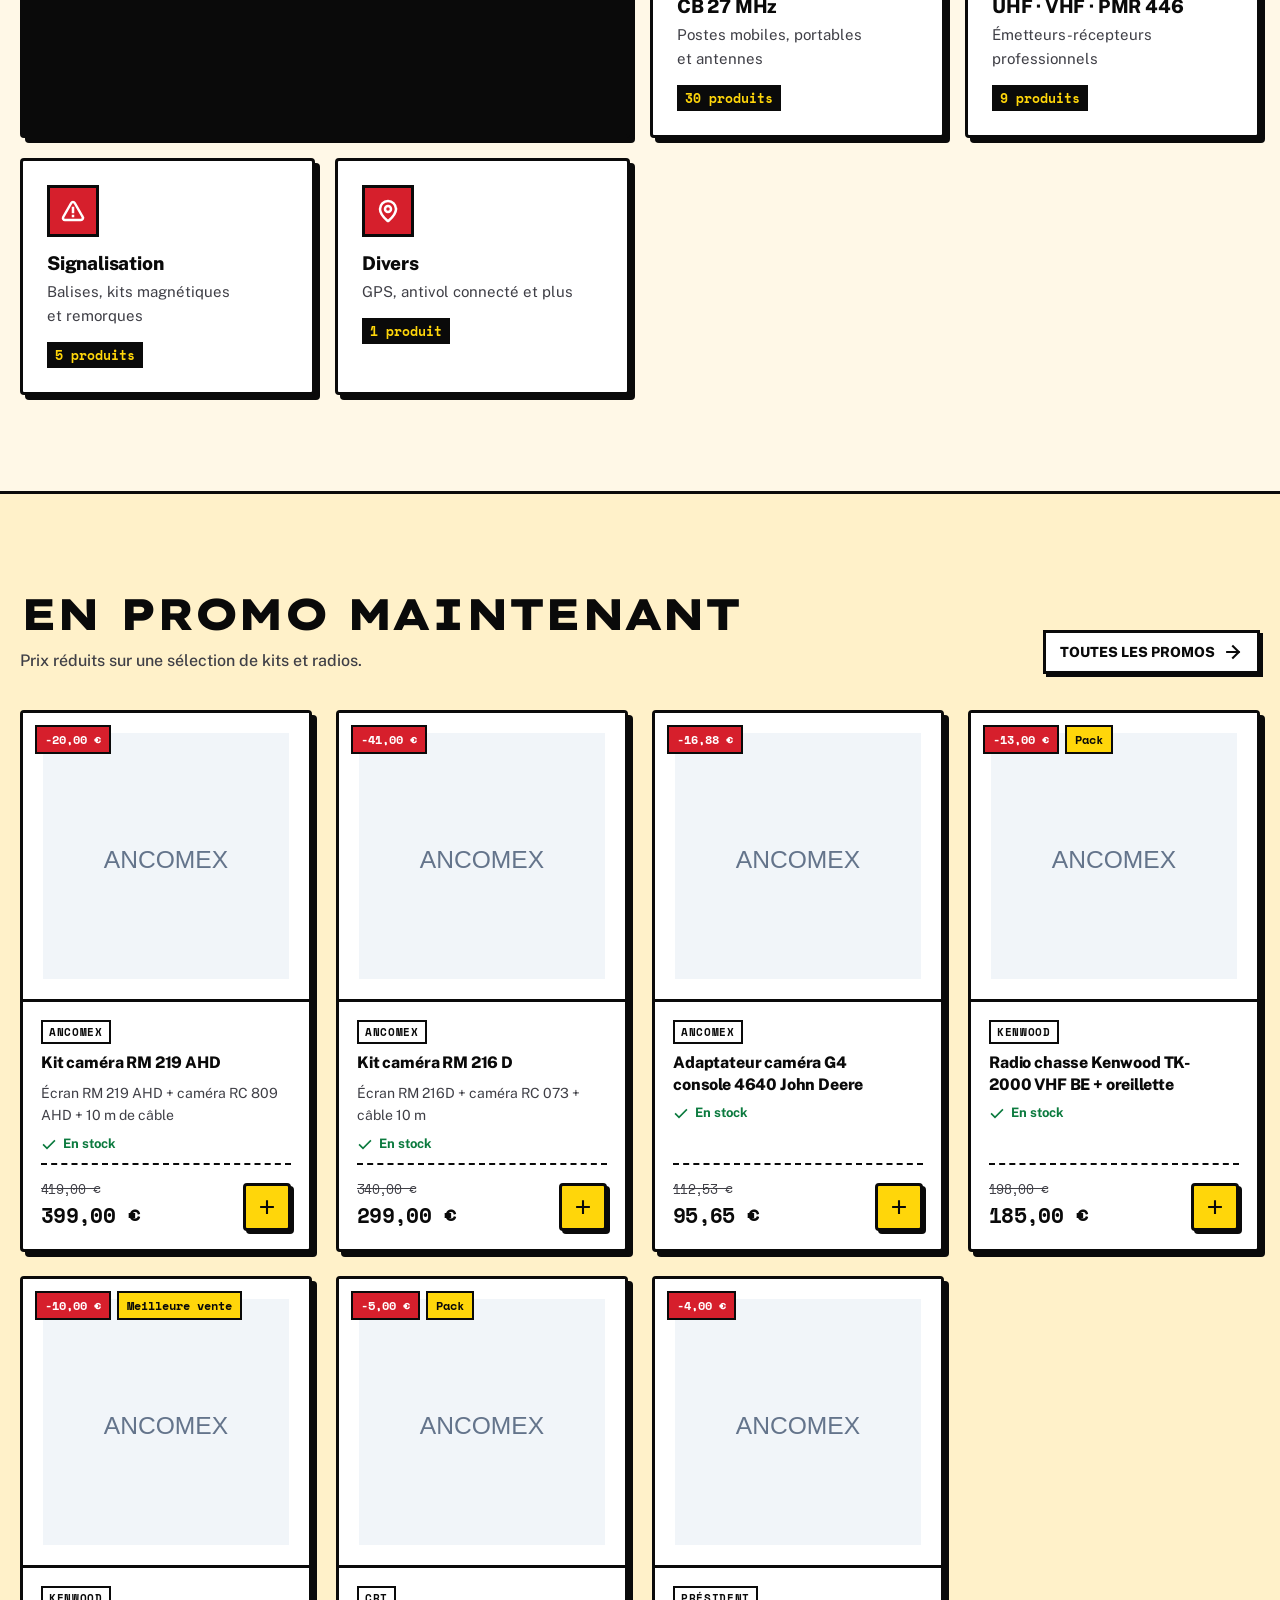
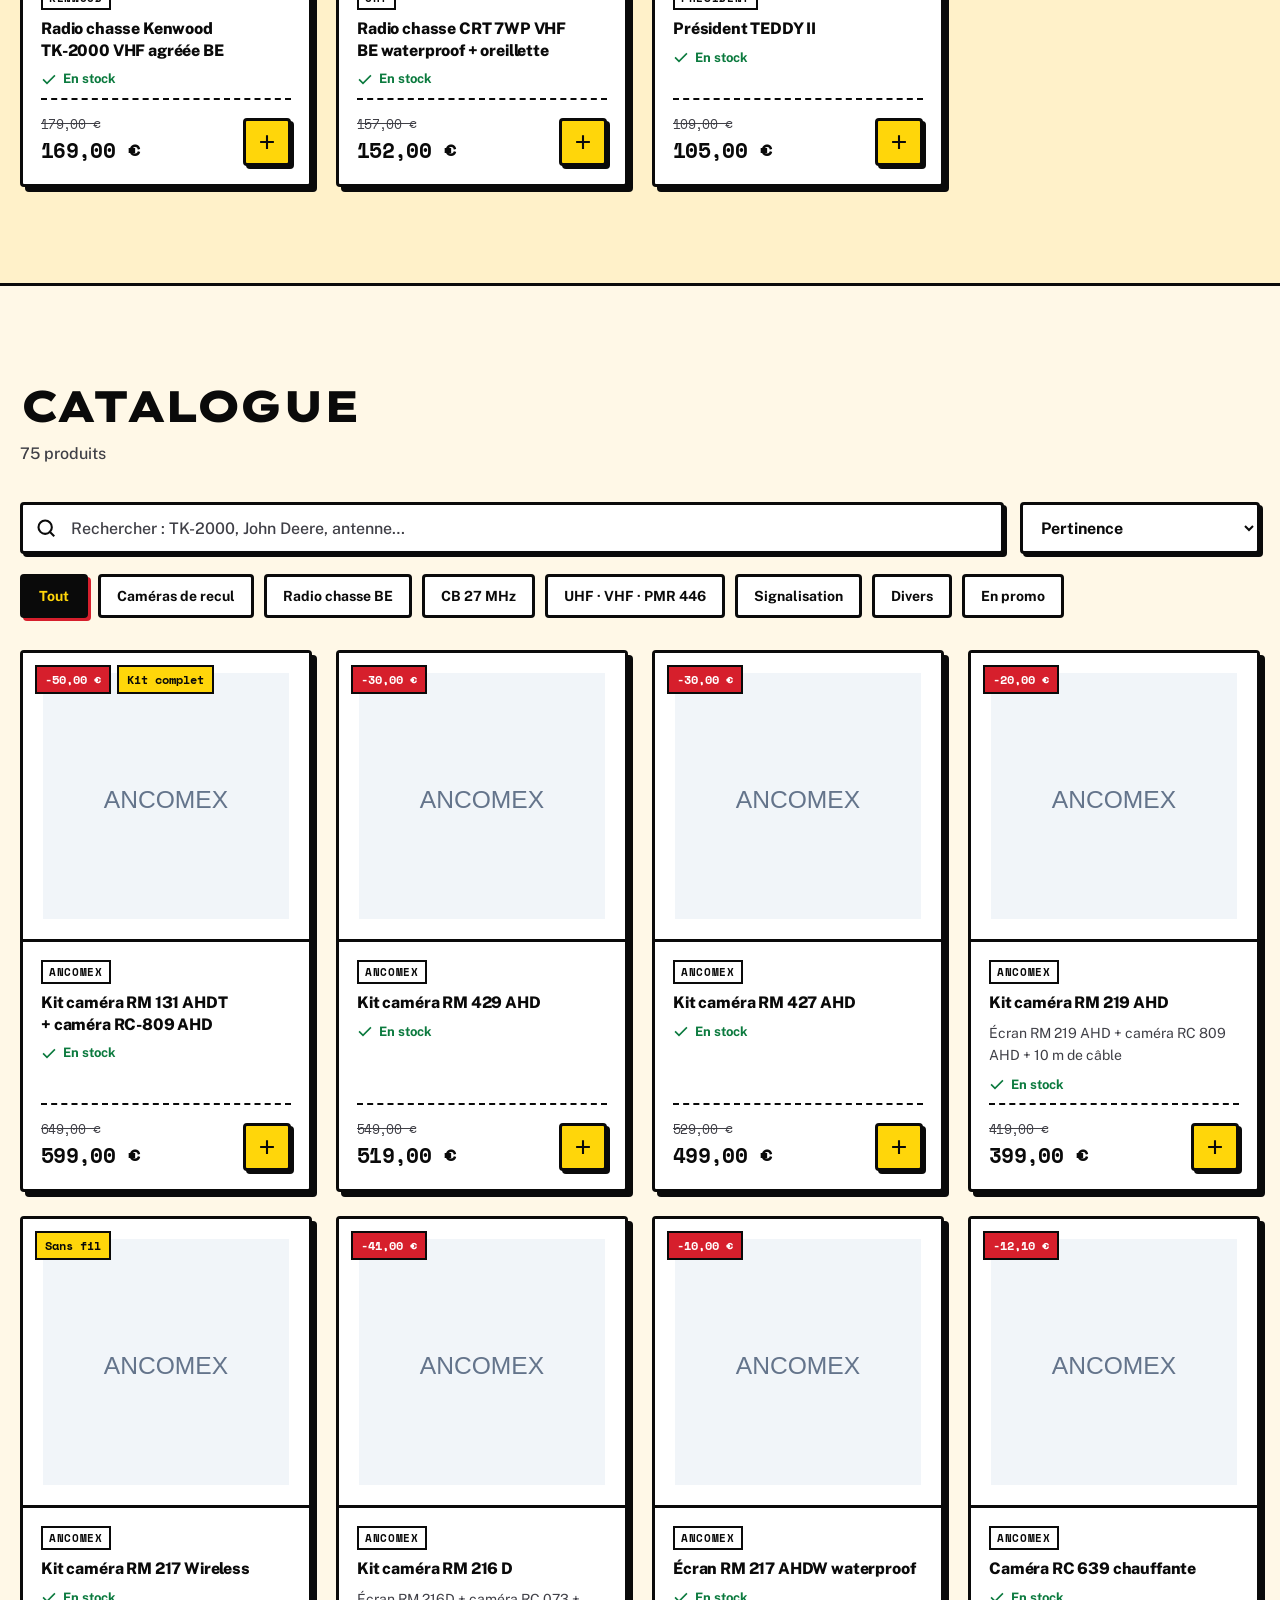
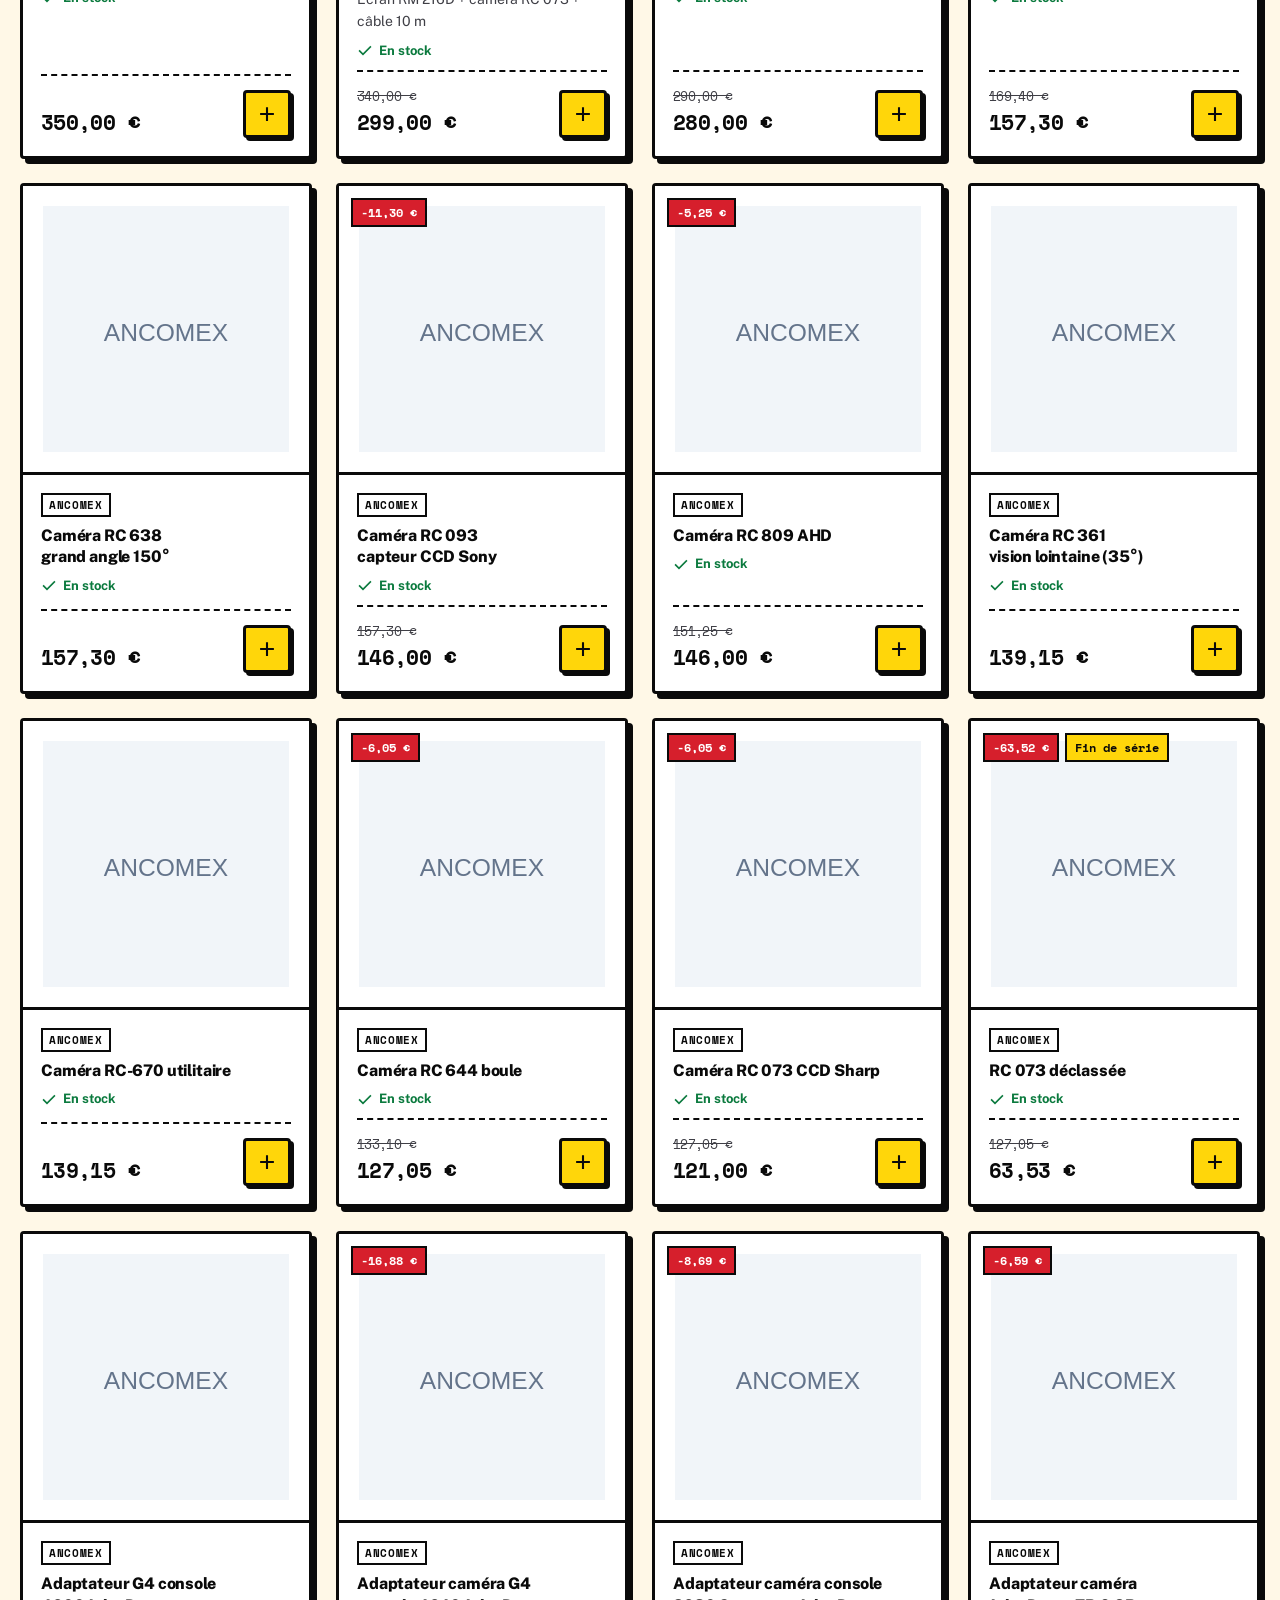
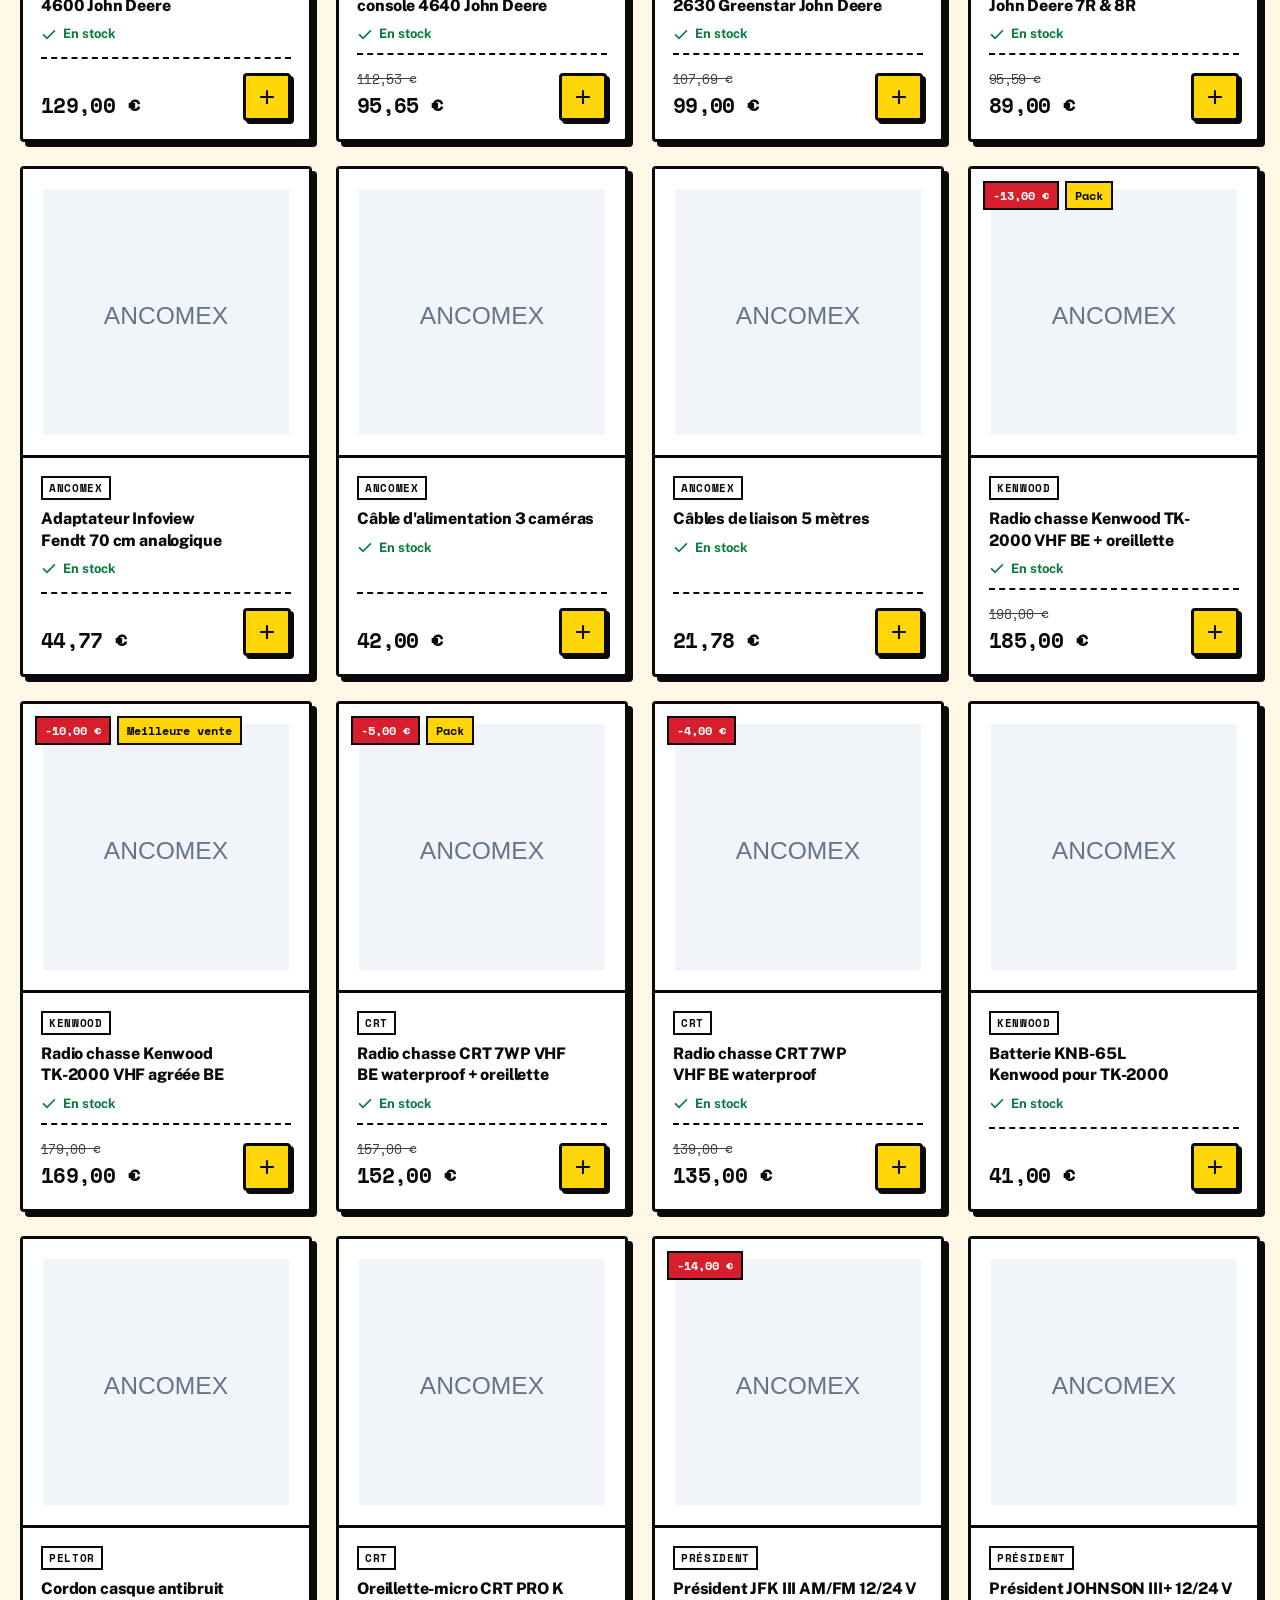
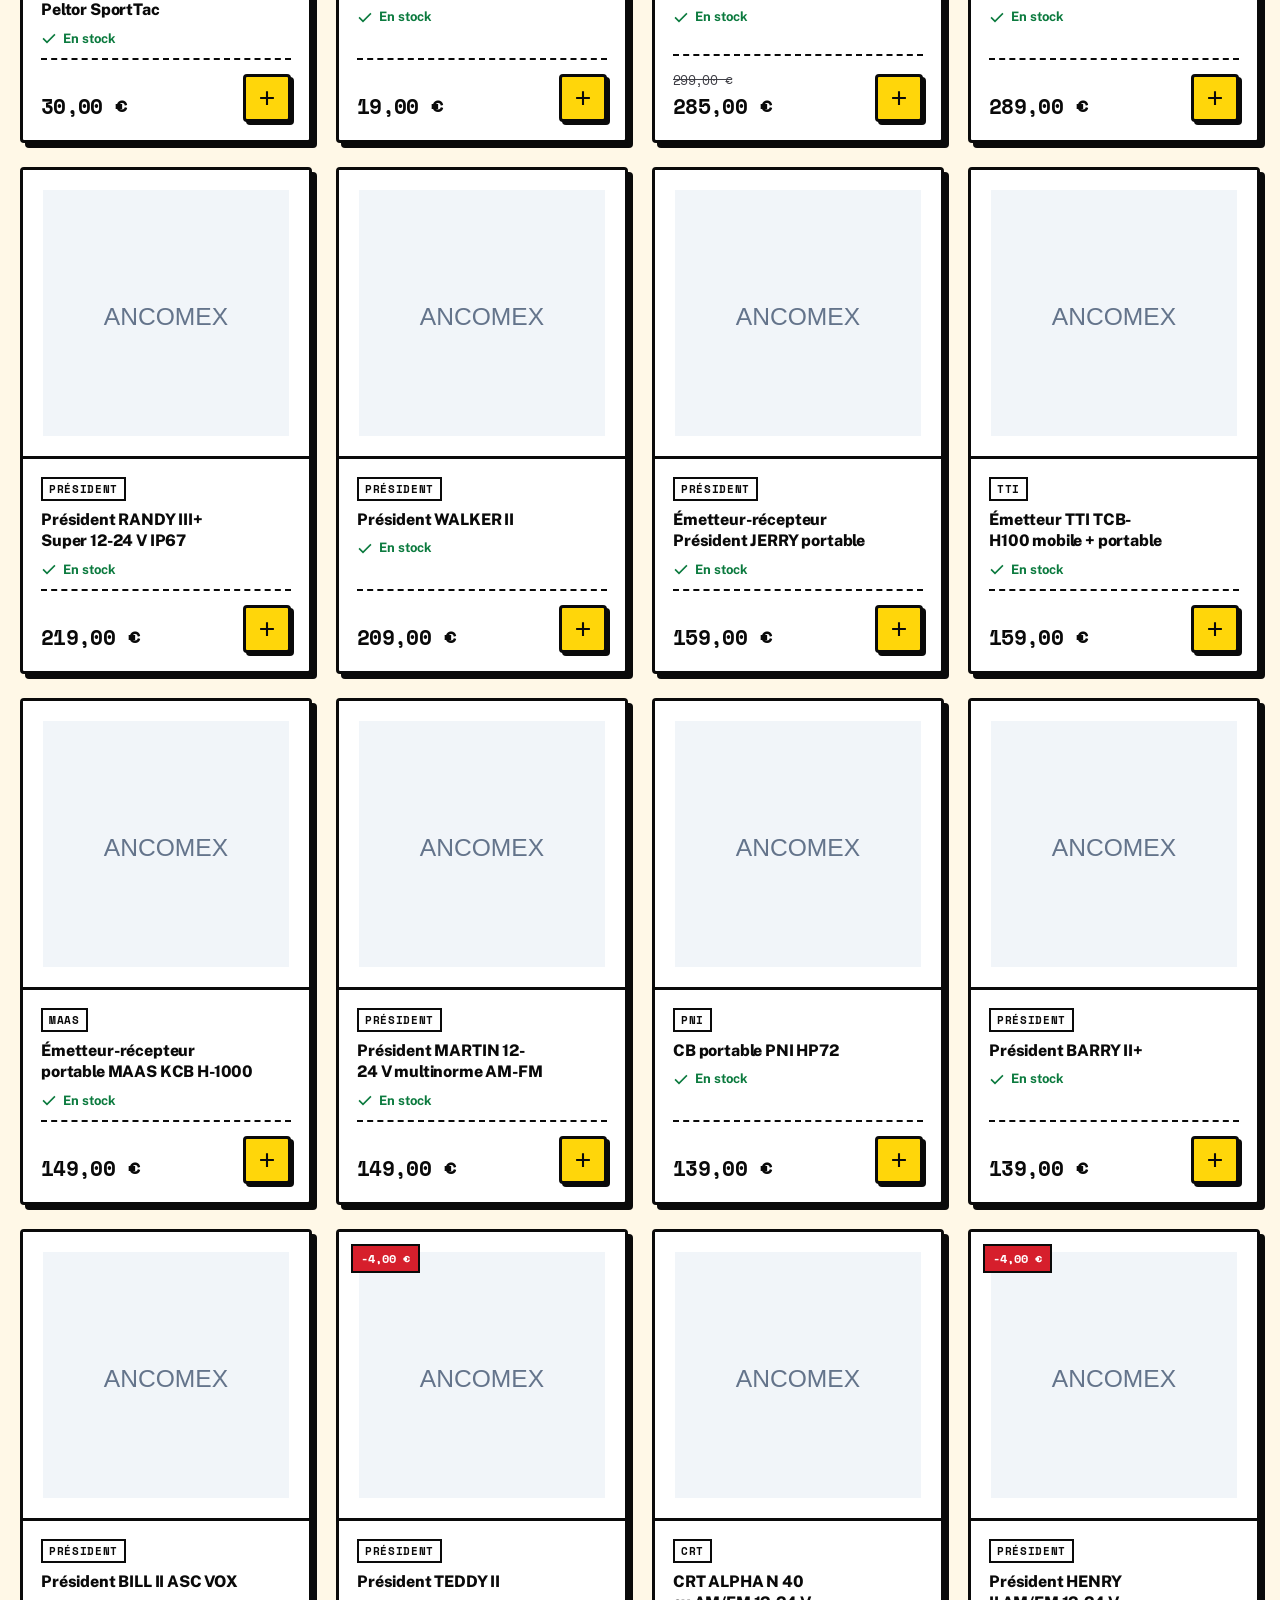
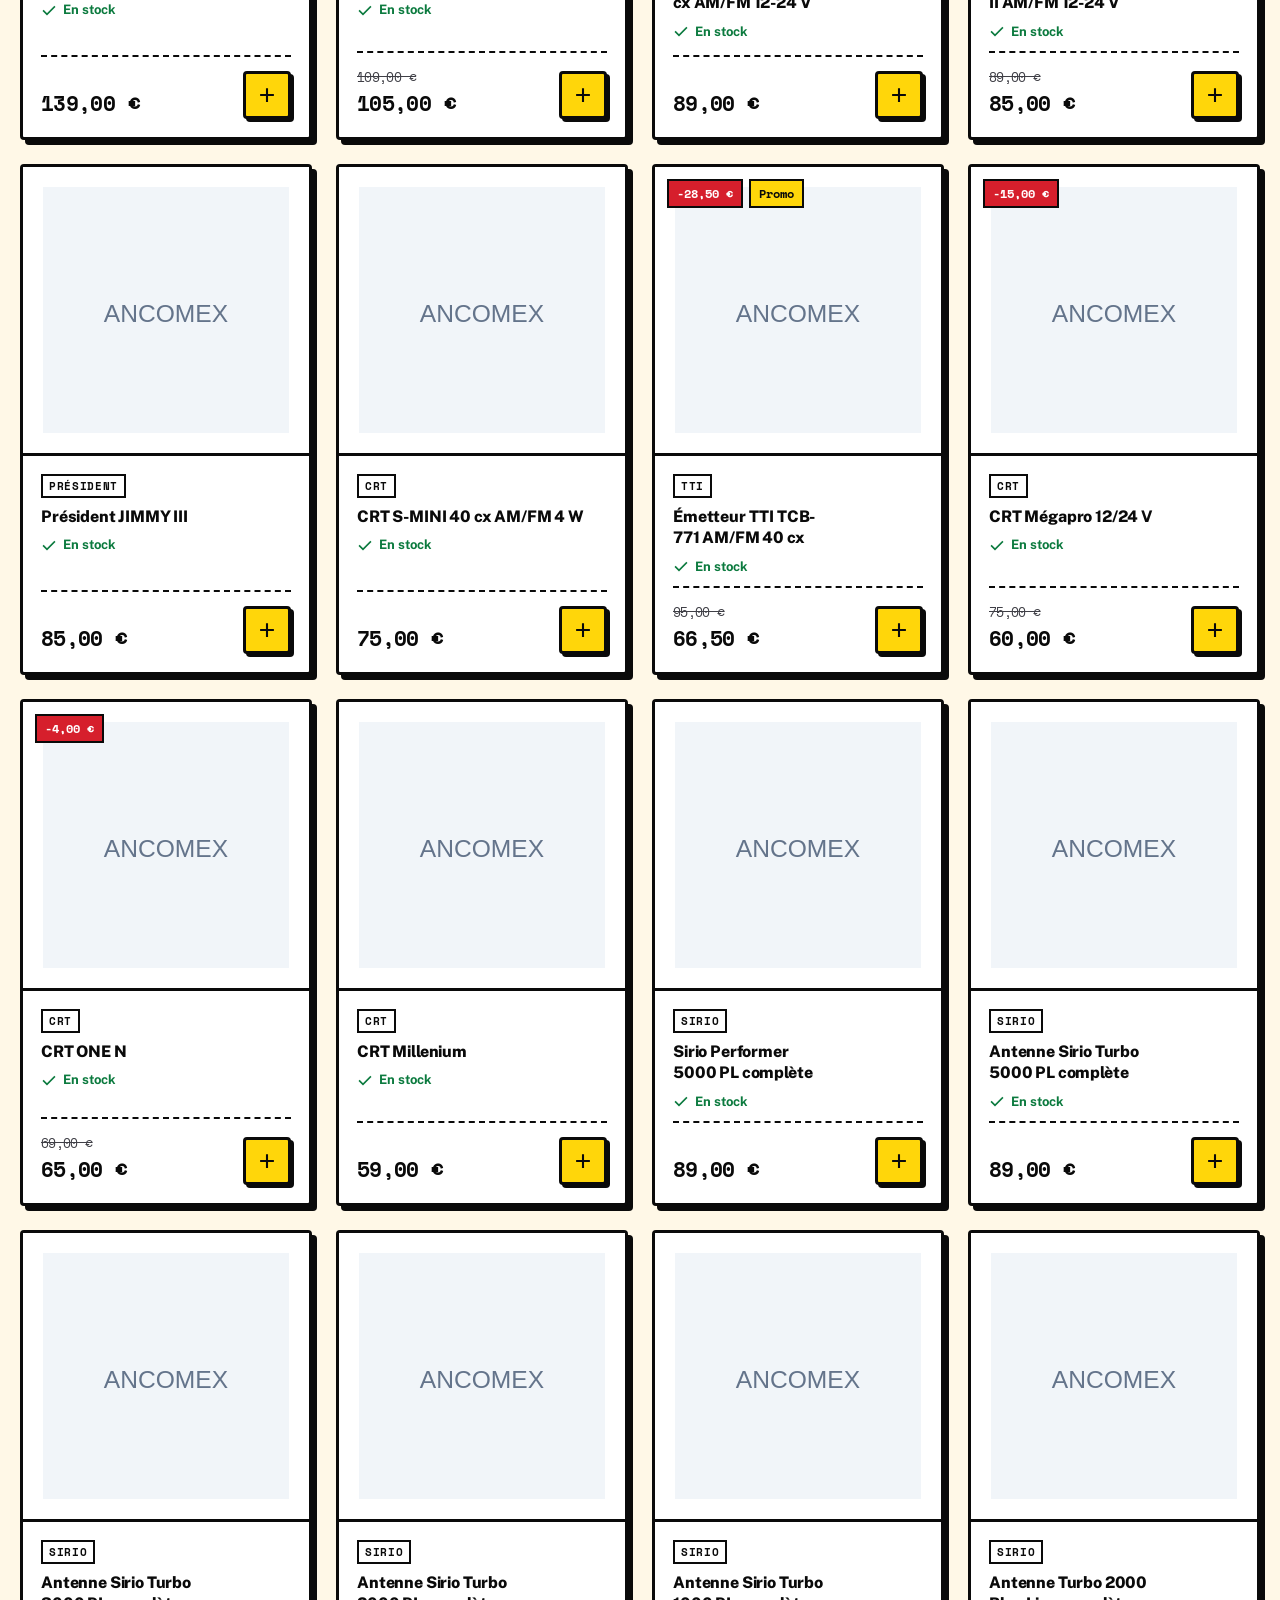
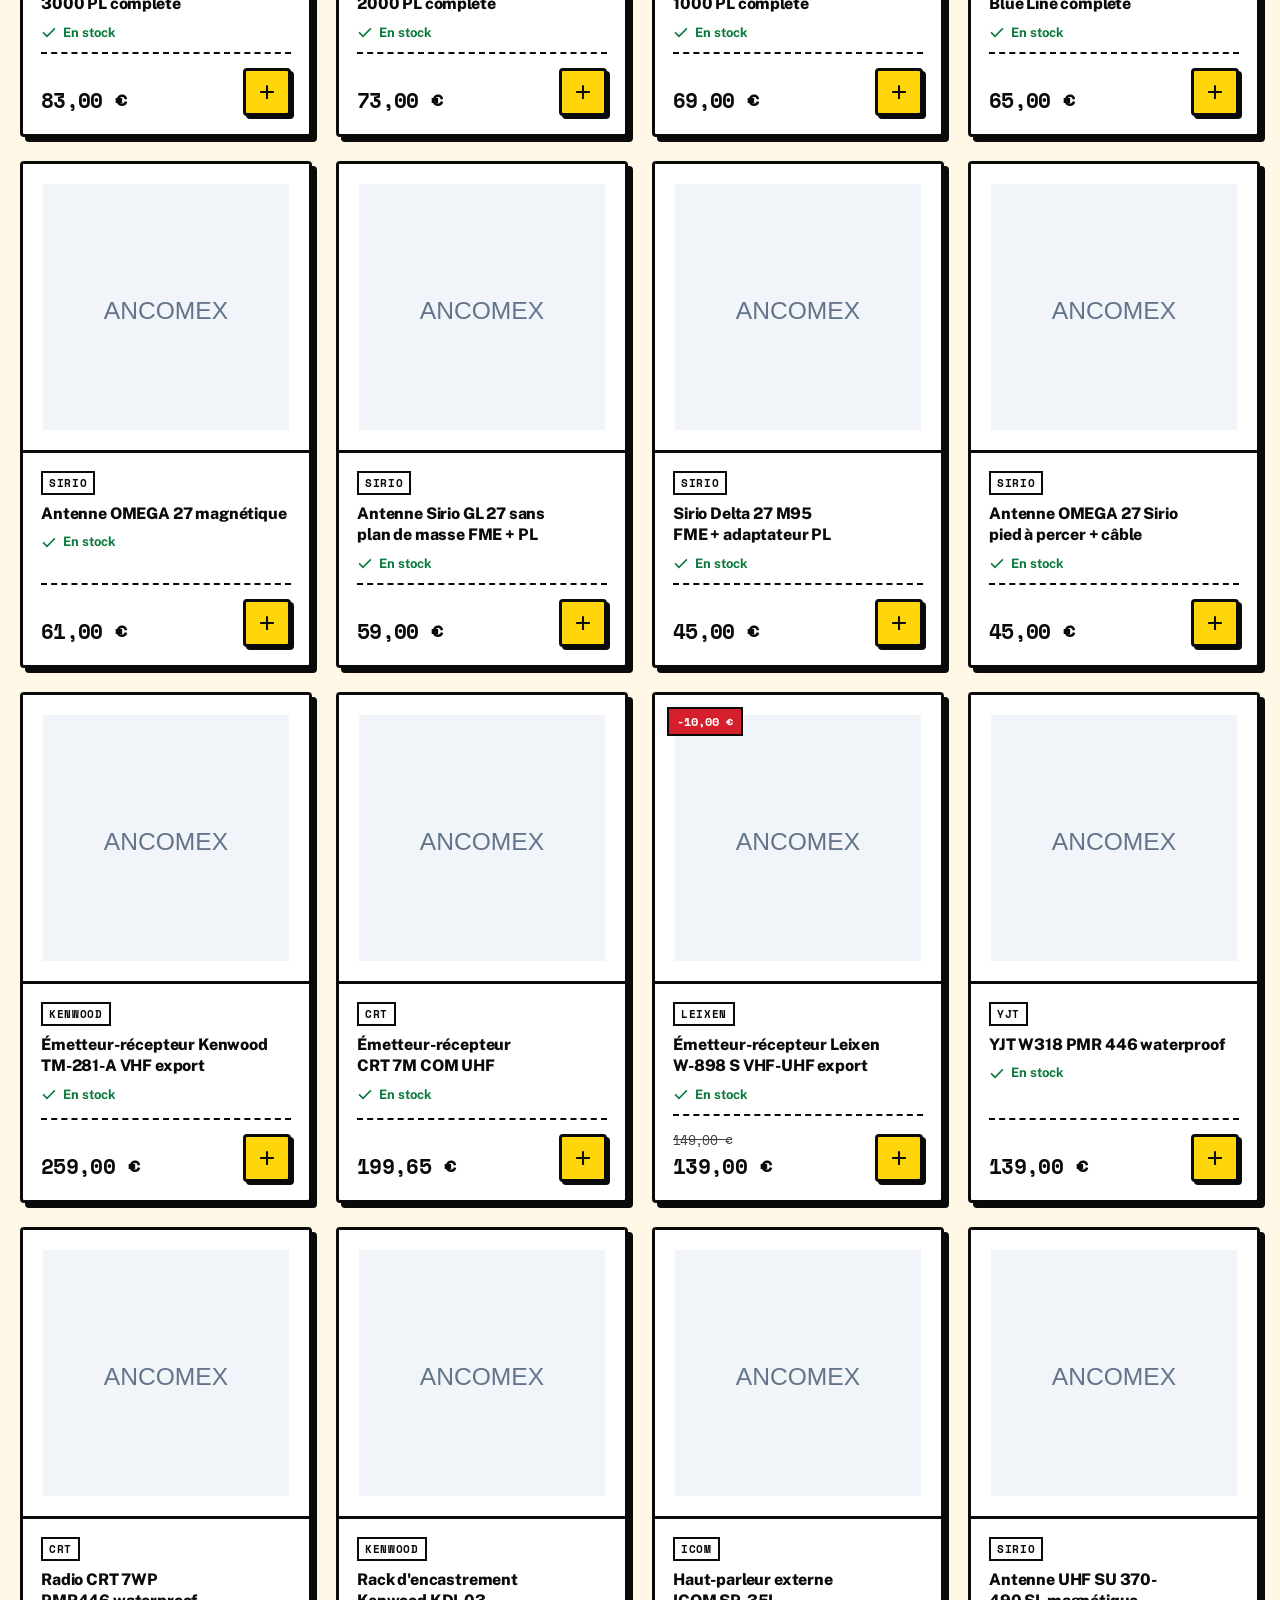
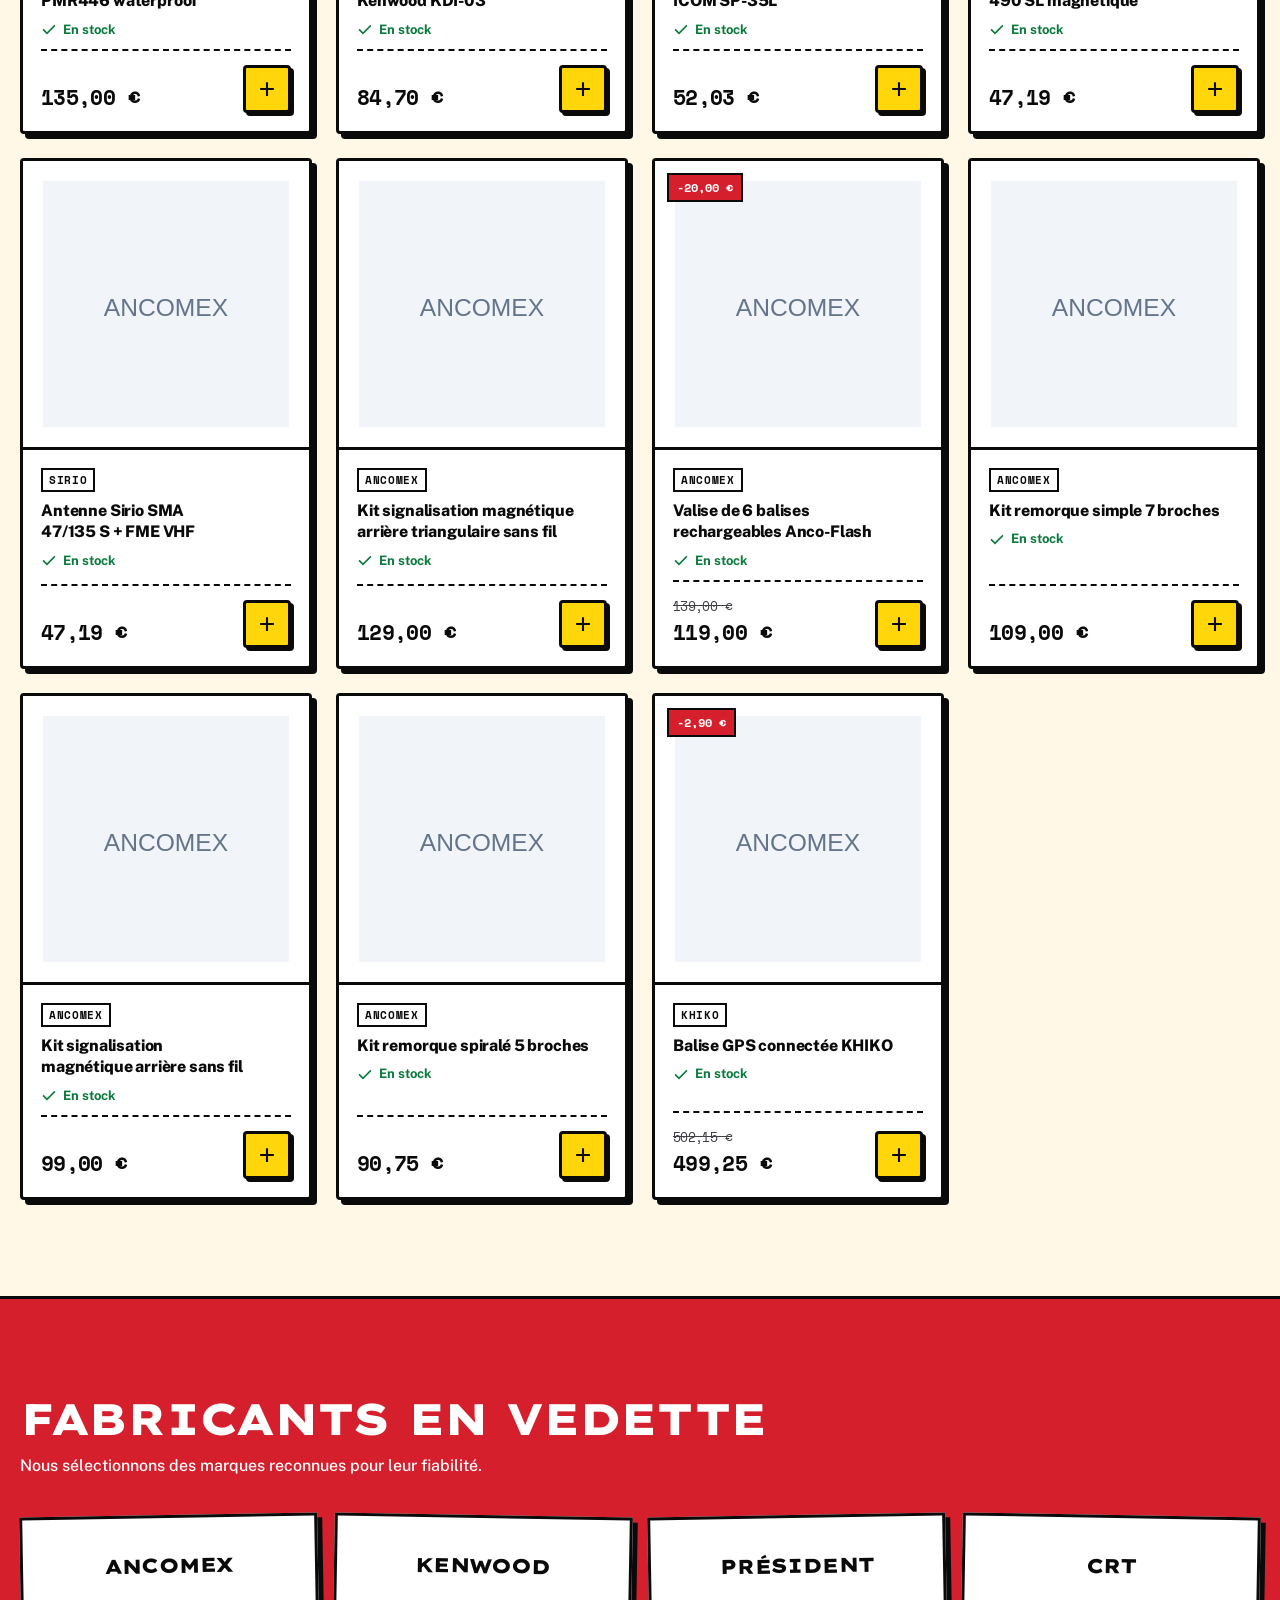
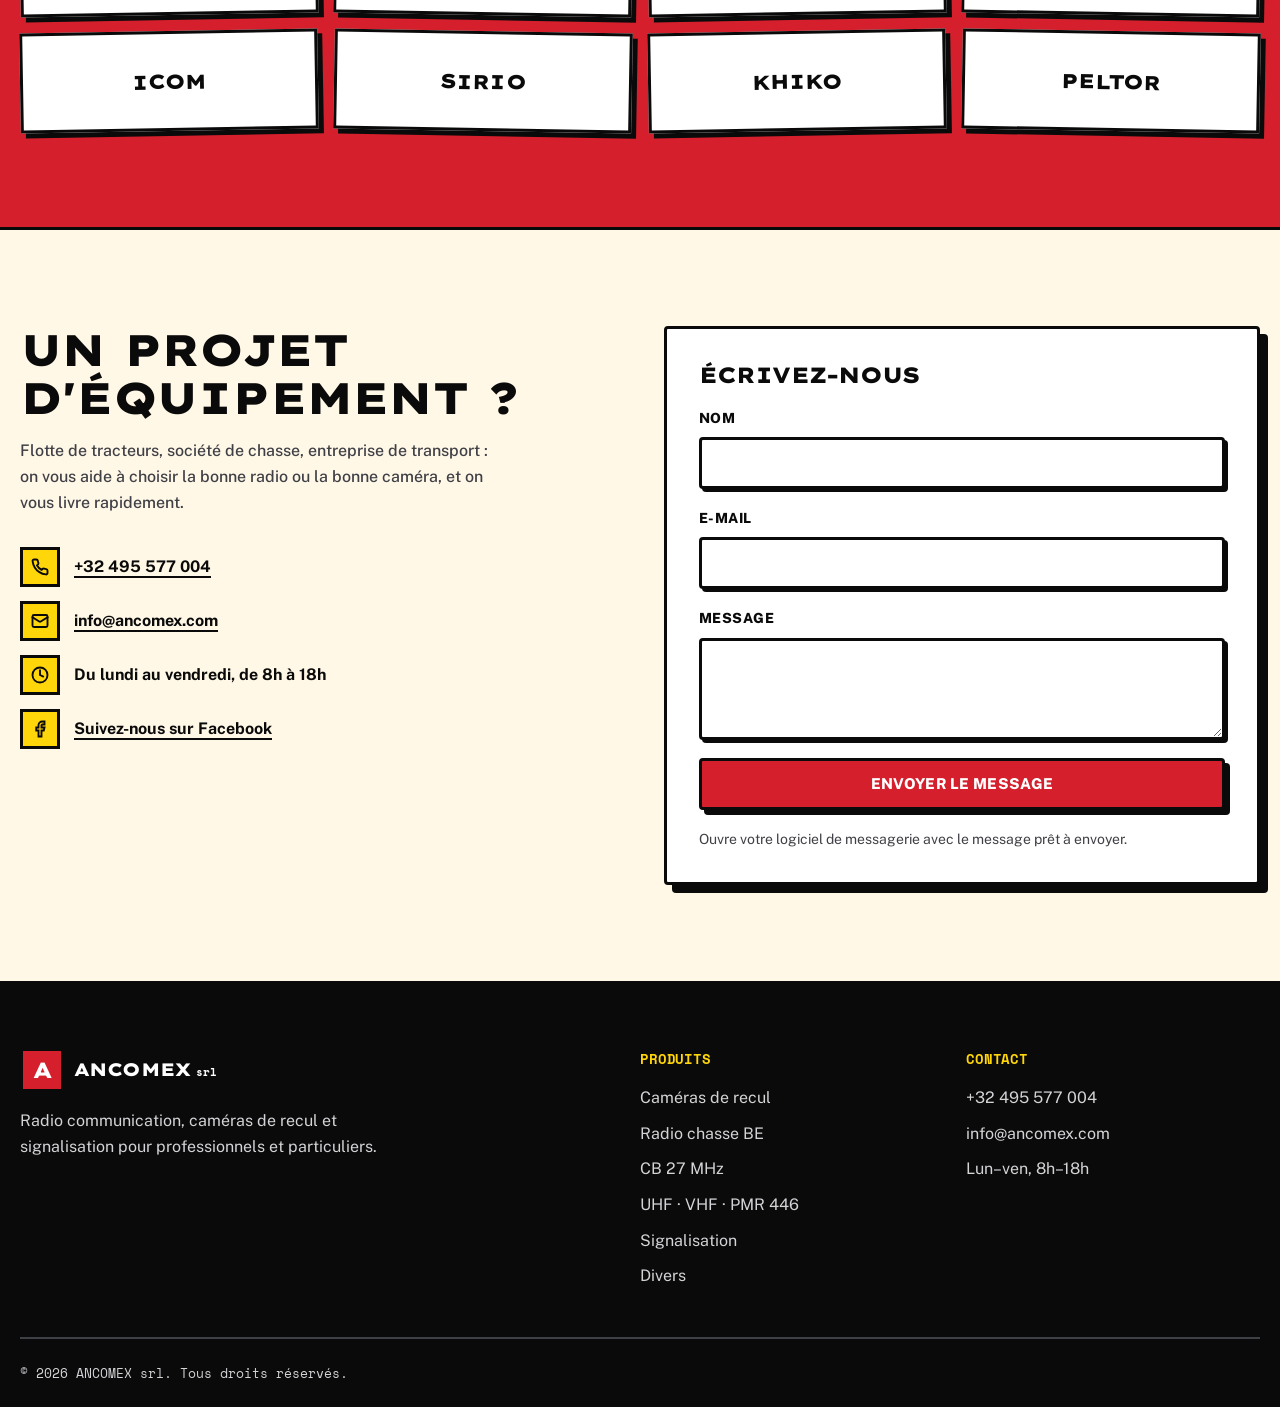
==== commit 33363ece: "Nouvelle esthétique : Neubrutalism + Bento Grid (UI UX Pro Max) Bordures noires 3px, ombres dures dé" ====
--- a/index.html
+++ b/index.html
@@ -5,12 +5,12 @@
   <meta name="viewport" content="width=device-width, initial-scale=1">
   <title>Ancomex — Radio, CB & caméras de recul</title>
   <meta name="description" content="Ancomex srl : radios chasse VHF agréées Belgique, CB 27 MHz, UHF/VHF/PMR 446, kits caméras de recul pour tracteurs et utilitaires, signalisation. Livraison gratuite dès 250 €.">
-  <meta name="theme-color" content="#0F172A">
-  <link rel="icon" href="favicon.svg" type="image/svg+xml">
+  <meta name="theme-color" content="#FFD60A">
+  <link rel="icon" href="favicon.svg?v=4" type="image/svg+xml">
   <link rel="preconnect" href="https://fonts.googleapis.com">
   <link rel="preconnect" href="https://fonts.gstatic.com" crossorigin>
-  <link href="https://fonts.googleapis.com/css2?family=DM+Sans:opsz,wght@9..40,400;9..40,500;9..40,700&family=Space+Grotesk:wght@500;600;700&display=swap" rel="stylesheet">
-  <link rel="stylesheet" href="styles.css">
+  <link href="https://fonts.googleapis.com/css2?family=Lexend+Mega:wght@600;800&family=Public+Sans:wght@400;500;700;800&family=Space+Mono:wght@400;700&display=swap" rel="stylesheet">
+  <link rel="stylesheet" href="styles.css?v=4">
 </head>
 <body>
   <a class="skip" href="#main">Aller au contenu</a>
@@ -73,39 +73,38 @@
   </header>
 
   <main id="main">
-    <section class="hero">
-      <div class="container hero__in">
-        <div class="hero__copy">
-          <p class="eyebrow">Spécialiste belge depuis des années</p>
-          <h1>Communiquer et voir clair, <span>sur le terrain.</span></h1>
-          <p class="lead">Radios chasse agréées BE, CB 27 MHz, émetteurs UHF/VHF et kits caméras de recul pour tracteurs, engins et utilitaires. Du matériel robuste, testé et conseillé par des pros.</p>
+    <section class="hero" aria-labelledby="hero-title">
+      <div class="container bento">
+        <div class="tile tile--hero">
+          <p class="eyebrow">Matériel de terrain · Belgique</p>
+          <h1 id="hero-title">Parler clair.<br>Voir derrière.<br><mark>Bosser tranquille.</mark></h1>
+          <p class="lead">Radios chasse agréées BE, CB 27 MHz, émetteurs UHF/VHF et kits caméras de recul pour tracteurs, engins et utilitaires. Robuste, testé, conseillé par des pros.</p>
           <div class="hero__cta">
             <a class="btn btn--primary" href="#catalogue">Voir le catalogue <svg class="ic"><use href="#i-arrow"/></svg></a>
-            <a class="btn btn--ghost" href="#contact">Demander un conseil</a>
-          </div>
-          <ul class="hero__stats" aria-label="Chiffres clés">
-            <li><strong>70+</strong><span>références</span></li>
-            <li><strong>8</strong><span>marques</span></li>
-            <li><strong>15 j</strong><span>pour changer d'avis</span></li>
-          </ul>
-        </div>
-        <figure class="hero__media">
+            <a class="btn btn--light" href="#contact">Demander un conseil</a>
+          </div>
+        </div>
+        <a class="tile tile--product" href="#catalogue" data-cat="camera">
+          <span class="sticker">-20 €</span>
           <img src="https://ancomex.be/102-large_default/kit-camera-rm-219-ahd.jpg" alt="Kit caméra de recul RM 219 AHD avec écran et caméra" width="600" height="600" fetchpriority="high">
-          <figcaption class="hero__chip">
-            <span class="hero__chip-tag">-20 €</span>
-            <span><strong>Kit RM 219 AHD</strong><em>399,00 € <s>419,00 €</s></em></span>
-          </figcaption>
-        </figure>
-      </div>
-    </section>
-
-    <section class="trust" aria-label="Nos engagements">
-      <div class="container trust__in">
-        <div class="trust__item"><svg class="ic"><use href="#i-truck"/></svg><div><strong>Livraison gratuite</strong><span>à partir de 250 €</span></div></div>
-        <div class="trust__item"><svg class="ic"><use href="#i-return"/></svg><div><strong>Retour produit</strong><span>jusqu'à 15 jours</span></div></div>
-        <div class="trust__item"><svg class="ic"><use href="#i-clock"/></svg><div><strong>Service client</strong><span>lun–ven, 8h–18h</span></div></div>
-        <div class="trust__item"><svg class="ic"><use href="#i-shield"/></svg><div><strong>Matériel agréé</strong><span>radios chasse homologuées BE</span></div></div>
-      </div>
+          <span class="tile__caption"><strong>Kit RM 219 AHD</strong><span class="mono">399,00 € <s>419,00 €</s></span></span>
+        </a>
+        <div class="tile tile--stat tile--red"><strong class="mono">70+</strong><span>références en stock</span></div>
+        <a class="tile tile--stat tile--black" href="#catalogue" data-cat="chasse"><strong class="mono">TK-2000</strong><span>Radio chasse agréée BE dès 169 €</span><svg class="ic tile__arrow"><use href="#i-arrow"/></svg></a>
+      </div>
+    </section>
+
+    <section class="ticker" aria-label="Nos engagements">
+      <ul class="ticker__track">
+        <li><svg class="ic"><use href="#i-truck"/></svg>Livraison gratuite dès 250 €</li>
+        <li><svg class="ic"><use href="#i-return"/></svg>Retour jusqu&#39;à 15 jours</li>
+        <li><svg class="ic"><use href="#i-clock"/></svg>Service client lun–ven, 8h–18h</li>
+        <li><svg class="ic"><use href="#i-shield"/></svg>Radios chasse homologuées BE</li>
+        <li aria-hidden="true"><svg class="ic"><use href="#i-truck"/></svg>Livraison gratuite dès 250 €</li>
+        <li aria-hidden="true"><svg class="ic"><use href="#i-return"/></svg>Retour jusqu&#39;à 15 jours</li>
+        <li aria-hidden="true"><svg class="ic"><use href="#i-clock"/></svg>Service client lun–ven, 8h–18h</li>
+        <li aria-hidden="true"><svg class="ic"><use href="#i-shield"/></svg>Radios chasse homologuées BE</li>
+      </ul>
     </section>
 
     <section class="section" id="categories" aria-labelledby="cat-title">
@@ -265,7 +264,7 @@
 
   <div class="toast" id="toast" role="status" aria-live="polite"></div>
 
-  <script src="products.js"></script>
-  <script src="app.js"></script>
+  <script src="products.js?v=4"></script>
+  <script src="app.js?v=4"></script>
 </body>
 </html>
--- a/styles.css
+++ b/styles.css
@@ -1,291 +1,331 @@
-/* Ancomex — design system (UI UX Pro Max: Automotive/Industrial palette, Space Grotesk + DM Sans) */
+/* Ancomex — UI UX Pro Max: Neubrutalism + Bento Box Grid
+   Hard 3px borders, 5px offset shadows, flat saturated colors, no gradients.
+   Type: Lexend Mega (display) + Public Sans (body) + Space Mono (data). */
 :root {
-  --primary: #0F172A;
-  --primary-2: #1E293B;
-  --on-primary: #FFFFFF;
-  --accent: #DC2626;
-  --accent-hover: #B91C1C;
-  --on-accent: #FFFFFF;
-  --success: #047857;
-  --bg: #F8FAFC;
+  --ink: #0A0A0A;
+  --paper: #FFF8E7;
   --surface: #FFFFFF;
-  --surface-2: #F1F5F9;
-  --fg: #0F172A;
-  --muted: #475569;
-  --border: #E2E8F0;
-  --ring: #2563EB;
-  --shadow-sm: 0 1px 2px rgb(15 23 42 / .06);
-  --shadow-md: 0 8px 24px -8px rgb(15 23 42 / .18);
-  --radius: 14px;
-  --radius-sm: 10px;
-  --font-head: "Space Grotesk", system-ui, sans-serif;
-  --font-body: "DM Sans", system-ui, sans-serif;
-  --space-1: 4px; --space-2: 8px; --space-3: 12px; --space-4: 16px; --space-6: 24px; --space-8: 32px; --space-12: 48px; --space-16: 64px;
-  --ease-out: cubic-bezier(.2, .8, .2, 1);
+  --surface-2: #FFF1C9;
+  --yellow: #FFD60A;
+  --red: #D61F2C;
+  --red-press: #B3141F;
+  --blue: #2B59FF;
+  --green: #0B7A3E;
+  --fg: #0A0A0A;
+  --muted: #3F3F46;
+  --on-red: #FFFFFF;
+  --line: var(--ink);
+  --shadow-c: var(--ink);
+  --bw: 3px;
+  --sh: 5px;
+  --radius: 4px;
+  --font-display: "Lexend Mega", "Arial Black", sans-serif;
+  --font-body: "Public Sans", system-ui, sans-serif;
+  --font-mono: "Space Mono", ui-monospace, monospace;
+  --ease: cubic-bezier(.3, .7, .2, 1);
   color-scheme: light;
 }
 @media (prefers-color-scheme: dark) {
   :root:not([data-theme="light"]) {
-    --bg: #0B1120; --surface: #111827; --surface-2: #1E293B; --fg: #F1F5F9; --muted: #CBD5E1; --border: #334155;
-    --accent: #EF4444; --accent-hover: #F87171; --success: #34D399; --ring: #60A5FA;
-    --shadow-md: 0 8px 24px -8px rgb(0 0 0 / .6);
+    --paper: #111111; --surface: #1C1C1C; --surface-2: #26231A;
+    --fg: #FFF8E7; --muted: #D4D4D8; --line: #FFF8E7; --shadow-c: #FFD60A;
+    --red: #E5323E; --green: #34D27B;
     color-scheme: dark;
   }
 }
 
 *, *::before, *::after { box-sizing: border-box; }
-html { scroll-behavior: smooth; scroll-padding-top: 88px; -webkit-text-size-adjust: 100%; }
-body { margin: 0; background: var(--bg); color: var(--fg); font: 400 16px/1.6 var(--font-body); overflow-x: hidden; }
+html { scroll-behavior: smooth; scroll-padding-top: 96px; -webkit-text-size-adjust: 100%; }
+body { margin: 0; background: var(--paper); color: var(--fg); font: 400 16px/1.6 var(--font-body); overflow-x: hidden; }
 img { max-width: 100%; display: block; }
-h1, h2, h3, h4 { font-family: var(--font-head); line-height: 1.15; margin: 0; letter-spacing: -.02em; text-wrap: balance; }
+h1, h2, h3, h4 { margin: 0; line-height: 1.1; text-wrap: balance; }
+h1, h2 { font-family: var(--font-display); font-weight: 800; letter-spacing: -.04em; text-transform: uppercase; }
+h3, h4 { font-family: var(--font-body); font-weight: 800; letter-spacing: -.01em; }
 p { margin: 0; text-wrap: pretty; }
 a { color: inherit; }
 button { font: inherit; color: inherit; cursor: pointer; }
-:focus-visible { outline: 3px solid var(--ring); outline-offset: 2px; border-radius: 6px; }
+mark { background: var(--yellow); color: var(--ink); padding: 0 .15em; box-decoration-break: clone; -webkit-box-decoration-break: clone; }
+.mono { font-family: var(--font-mono); font-variant-numeric: tabular-nums; }
+:focus-visible { outline: 3px solid var(--blue); outline-offset: 3px; }
 .sr-only { position: absolute; width: 1px; height: 1px; overflow: hidden; clip: rect(0 0 0 0); white-space: nowrap; }
-.skip { position: absolute; left: 16px; top: -60px; z-index: 100; background: var(--accent); color: var(--on-accent); padding: 10px 16px; border-radius: 8px; }
+.skip { position: absolute; left: 16px; top: -60px; z-index: 100; background: var(--yellow); color: var(--ink); border: var(--bw) solid var(--ink); padding: 10px 16px; font-weight: 800; }
 .skip:focus { top: 12px; }
-.container { width: min(1200px, 100% - 32px); margin-inline: auto; }
-.ic { width: 20px; height: 20px; fill: none; stroke: currentColor; stroke-width: 2; stroke-linecap: round; stroke-linejoin: round; flex: none; }
+.container { width: min(1240px, 100% - 32px); margin-inline: auto; }
+.ic { width: 20px; height: 20px; fill: none; stroke: currentColor; stroke-width: 2.5; stroke-linecap: square; stroke-linejoin: miter; flex: none; }
+
+/* Shared brutal box */
+.card, .tile, .cat, .form, .search input, .select select, .field input, .field textarea, .chip, .btn, .btn-icon, .btn-cart, .add, .drawer, .modal, .toast, .summary, .qty, .line img {
+  border: var(--bw) solid var(--line);
+  border-radius: var(--radius);
+}
+.lift { box-shadow: var(--sh) var(--sh) 0 var(--shadow-c); }
 
 /* Topbar */
-.topbar { background: var(--primary); color: #CBD5E1; font-size: 14px; }
-.topbar__in { display: flex; gap: var(--space-6); align-items: center; min-height: 40px; flex-wrap: wrap; }
+.topbar { background: var(--ink); color: #FFF8E7; font-size: 14px; font-weight: 500; border-bottom: var(--bw) solid var(--ink); }
+.topbar__in { display: flex; gap: 24px; align-items: center; min-height: 40px; flex-wrap: wrap; }
 .topbar a { display: inline-flex; gap: 6px; align-items: center; text-decoration: none; }
-.topbar a:hover { color: #fff; }
+.topbar a:hover { text-decoration: underline; text-underline-offset: 3px; }
 .topbar .ic { width: 16px; height: 16px; }
-.topbar__note { margin-left: auto; color: #FCA5A5; font-weight: 500; }
+.topbar__note { margin-left: auto; background: var(--yellow); color: var(--ink); padding: 2px 10px; font-weight: 800; font-family: var(--font-mono); font-size: 13px; }
 @media (max-width: 640px) { .topbar__note, .topbar a[href^="mailto"] { display: none; } }
 
 /* Header */
-.header { position: sticky; top: 0; z-index: 40; background: color-mix(in srgb, var(--surface) 88%, transparent); backdrop-filter: saturate(1.4) blur(12px); border-bottom: 1px solid var(--border); }
-.header__in { display: flex; align-items: center; gap: var(--space-6); min-height: 72px; }
+.header { position: sticky; top: 0; z-index: 40; background: var(--paper); border-bottom: var(--bw) solid var(--line); }
+.header__in { display: flex; align-items: center; gap: 24px; min-height: 76px; }
 .logo { display: inline-flex; align-items: center; gap: 10px; text-decoration: none; }
-.logo__mark { width: 40px; height: 40px; display: grid; place-items: center; border-radius: 10px; background: var(--accent); color: #fff; font: 700 22px var(--font-head); }
-.logo__txt { font: 700 20px/1 var(--font-head); letter-spacing: .04em; }
-.logo__txt small { font-size: 12px; font-weight: 500; color: var(--muted); margin-left: 4px; letter-spacing: 0; }
-.logo--light .logo__txt small { color: #94A3B8; }
-.nav { display: flex; gap: var(--space-2); margin-left: auto; }
-.nav a { text-decoration: none; font-weight: 500; padding: 10px 14px; border-radius: 8px; color: var(--muted); transition: color .2s, background-color .2s; }
-.nav a:hover { color: var(--fg); background: var(--surface-2); }
-.header__actions { display: flex; gap: var(--space-2); align-items: center; }
-.btn-icon { width: 44px; height: 44px; display: inline-grid; place-items: center; border-radius: 10px; border: 1px solid var(--border); background: var(--surface); transition: background-color .2s; }
-.btn-icon:hover { background: var(--surface-2); }
+.logo__mark { width: 44px; height: 44px; display: grid; place-items: center; background: var(--red); color: #fff; font: 800 22px var(--font-display); border: var(--bw) solid var(--ink); box-shadow: 3px 3px 0 var(--ink); }
+.logo__txt { font: 800 18px/1 var(--font-display); letter-spacing: -.03em; }
+.logo__txt small { font: 700 11px var(--font-mono); margin-left: 6px; letter-spacing: 0; }
+.nav { display: flex; gap: 4px; margin-left: auto; }
+.nav a { text-decoration: none; font-weight: 700; padding: 10px 14px; border: var(--bw) solid transparent; transition: background-color .15s, border-color .15s; }
+.nav a:hover { background: var(--yellow); color: var(--ink); border-color: var(--ink); }
+.header__actions { display: flex; gap: 10px; align-items: center; }
+.btn-icon { width: 46px; height: 46px; display: inline-grid; place-items: center; background: var(--surface); box-shadow: 3px 3px 0 var(--shadow-c); transition: transform .12s var(--ease), box-shadow .12s var(--ease); }
+.btn-icon:hover { background: var(--yellow); color: var(--ink); }
+.btn-icon:active, .btn-cart:active, .btn:active, .add:active { transform: translate(3px, 3px); box-shadow: 0 0 0 var(--shadow-c); }
 .nav-toggle { display: none; }
-.btn-cart { position: relative; display: inline-flex; align-items: center; gap: 8px; height: 44px; padding: 0 16px; border-radius: 10px; border: 0; background: var(--primary); color: var(--on-primary); font-weight: 500; transition: transform .15s var(--ease-out), background-color .2s; }
-.btn-cart:hover { background: var(--primary-2); }
-.btn-cart:active { transform: scale(.97); }
-.badge { min-width: 22px; height: 22px; padding: 0 6px; border-radius: 99px; background: var(--accent); color: #fff; font-size: 12px; font-weight: 700; display: inline-grid; place-items: center; }
-.badge.bump { animation: bump .35s var(--ease-out); }
-@keyframes bump { 40% { transform: scale(1.35); } }
-@media (max-width: 860px) {
+.btn-cart { position: relative; display: inline-flex; align-items: center; gap: 8px; height: 46px; padding: 0 16px; background: var(--yellow); color: var(--ink); font-weight: 800; box-shadow: 3px 3px 0 var(--shadow-c); transition: transform .12s var(--ease), box-shadow .12s var(--ease); }
+.btn-cart:hover { background: #FFE14D; }
+.badge { min-width: 24px; height: 24px; padding: 0 6px; background: var(--ink); color: var(--yellow); font: 700 12px var(--font-mono); display: inline-grid; place-items: center; border-radius: 99px; }
+.badge.bump { animation: bump .35s var(--ease); }
+@keyframes bump { 40% { transform: scale(1.4) rotate(-8deg); } }
+@media (max-width: 880px) {
   .nav-toggle { display: inline-grid; }
-  .nav { position: absolute; inset: 72px 0 auto; flex-direction: column; background: var(--surface); border-bottom: 1px solid var(--border); padding: 8px 16px 16px; gap: 0; display: none; box-shadow: var(--shadow-md); }
+  .nav { position: absolute; inset: 76px 0 auto; flex-direction: column; background: var(--paper); border-bottom: var(--bw) solid var(--line); padding: 8px 16px 16px; gap: 4px; display: none; }
   .nav.open { display: flex; }
-  .nav a { padding: 14px 12px; }
+  .nav a { padding: 14px 12px; border-color: var(--line); }
   .header__actions { margin-left: auto; }
 }
-@media (max-width: 420px) { .btn-cart__label { display: none; } }
+@media (max-width: 420px) { .btn-cart__label { display: none; } .logo__txt { font-size: 15px; } }
 
 /* Buttons */
-.btn { display: inline-flex; align-items: center; justify-content: center; gap: 8px; min-height: 48px; padding: 0 22px; border-radius: 12px; font-weight: 700; text-decoration: none; border: 1px solid transparent; transition: transform .15s var(--ease-out), background-color .2s, box-shadow .2s; }
-.btn:active { transform: scale(.97); }
-.btn--primary { background: var(--accent); color: var(--on-accent); box-shadow: 0 6px 18px -6px rgb(220 38 38 / .55); }
-.btn--primary:hover { background: var(--accent-hover); }
-.btn--ghost { border-color: rgb(255 255 255 / .28); color: #fff; }
-.btn--ghost:hover { background: rgb(255 255 255 / .08); }
+.btn { display: inline-flex; align-items: center; justify-content: center; gap: 10px; min-height: 52px; padding: 0 22px; font-weight: 800; text-decoration: none; text-transform: uppercase; letter-spacing: .02em; font-size: 15px; box-shadow: var(--sh) var(--sh) 0 var(--shadow-c); transition: transform .12s var(--ease), box-shadow .12s var(--ease), background-color .15s; }
+.btn:hover { transform: translate(-2px, -2px); box-shadow: calc(var(--sh) + 2px) calc(var(--sh) + 2px) 0 var(--shadow-c); }
+.btn--primary { background: var(--red); color: var(--on-red); }
+.btn--primary:hover { background: var(--red-press); }
+.btn--light { background: var(--surface); color: var(--fg); }
+.btn--light:hover { background: var(--yellow); color: var(--ink); }
 .btn--block { width: 100%; }
-.btn[disabled] { opacity: .5; cursor: not-allowed; }
-.link { display: inline-flex; gap: 6px; align-items: center; font-weight: 700; color: var(--accent); text-decoration: none; min-height: 44px; }
-.link:hover { text-decoration: underline; text-underline-offset: 4px; }
-
-/* Hero */
-.hero { position: relative; background: radial-gradient(1200px 500px at 85% 20%, rgb(220 38 38 / .22), transparent 60%), linear-gradient(160deg, #0F172A 0%, #1E293B 100%); color: #fff; overflow: hidden; }
-.hero::before { content: ""; position: absolute; inset: 0; background-image: linear-gradient(rgb(255 255 255 / .05) 1px, transparent 1px), linear-gradient(90deg, rgb(255 255 255 / .05) 1px, transparent 1px); background-size: 48px 48px; mask-image: linear-gradient(to bottom, #000 30%, transparent); pointer-events: none; }
-.hero__in { position: relative; display: grid; grid-template-columns: 1.1fr .9fr; gap: var(--space-12); align-items: center; padding-block: clamp(48px, 8vw, 96px); }
-.eyebrow { display: inline-block; font-size: 13px; font-weight: 700; text-transform: uppercase; letter-spacing: .12em; color: #FCA5A5; margin-bottom: var(--space-4); }
-.hero h1 { font-size: clamp(36px, 5.4vw, 64px); }
-.hero h1 span { color: #F87171; }
-.lead { margin-top: var(--space-6); font-size: clamp(17px, 1.6vw, 19px); color: #CBD5E1; max-width: 56ch; }
-.hero__cta { display: flex; gap: var(--space-3); flex-wrap: wrap; margin-top: var(--space-8); }
-.hero__stats { list-style: none; padding: 0; margin: var(--space-12) 0 0; display: flex; gap: var(--space-8); flex-wrap: wrap; }
-.hero__stats strong { display: block; font: 700 28px var(--font-head); }
-.hero__stats span { color: #94A3B8; font-size: 14px; }
-.hero__media { position: relative; margin: 0; aspect-ratio: 1; border-radius: 28px; background: #fff; padding: 24px; box-shadow: 0 30px 80px -20px rgb(0 0 0 / .6); }
-.hero__media img { width: 100%; height: 100%; object-fit: contain; }
-.hero__chip { position: absolute; left: -20px; bottom: 28px; display: flex; gap: 12px; align-items: center; background: var(--primary); border: 1px solid rgb(255 255 255 / .12); border-radius: 14px; padding: 12px 16px; box-shadow: var(--shadow-md); }
-.hero__chip-tag { background: var(--accent); color: #fff; font-weight: 700; border-radius: 8px; padding: 4px 8px; font-size: 14px; }
-.hero__chip strong { display: block; font-size: 15px; }
-.hero__chip em { font-style: normal; color: #CBD5E1; font-size: 14px; }
-.hero__chip s { color: #94A3B8; margin-left: 4px; }
-@media (max-width: 900px) {
-  .hero__in { grid-template-columns: 1fr; }
-  .hero__media { max-width: 420px; width: 100%; justify-self: center; }
-  .hero__chip { left: 12px; }
-}
-
-/* Trust */
-.trust { background: var(--surface); border-bottom: 1px solid var(--border); }
-.trust__in { display: grid; grid-template-columns: repeat(4, 1fr); gap: var(--space-4); padding-block: var(--space-6); }
-.trust__item { display: flex; gap: 12px; align-items: center; }
-.trust__item .ic { width: 40px; height: 40px; padding: 9px; border-radius: 10px; background: color-mix(in srgb, var(--accent) 12%, transparent); color: var(--accent); }
-.trust__item strong { display: block; font-size: 15px; }
-.trust__item span { font-size: 14px; color: var(--muted); }
-@media (max-width: 860px) { .trust__in { grid-template-columns: repeat(2, 1fr); } }
-@media (max-width: 480px) { .trust__in { grid-template-columns: 1fr; } }
+.btn[disabled] { opacity: .45; cursor: not-allowed; transform: none; }
+.link { display: inline-flex; gap: 8px; align-items: center; font-weight: 800; text-decoration: none; min-height: 44px; padding: 0 14px; border: var(--bw) solid var(--line); background: var(--surface); box-shadow: 3px 3px 0 var(--shadow-c); text-transform: uppercase; font-size: 14px; transition: background-color .15s; }
+.link:hover { background: var(--yellow); color: var(--ink); }
+
+/* Hero bento */
+.hero { padding-block: clamp(24px, 4vw, 48px) clamp(32px, 5vw, 56px); }
+.bento { display: grid; grid-template-columns: repeat(4, 1fr); grid-auto-rows: minmax(150px, auto); gap: 20px; }
+.tile { position: relative; background: var(--surface); box-shadow: var(--sh) var(--sh) 0 var(--shadow-c); padding: 28px; overflow: hidden; text-decoration: none; }
+a.tile { transition: transform .15s var(--ease), box-shadow .15s var(--ease); }
+a.tile:hover { transform: translate(-3px, -3px); box-shadow: calc(var(--sh) + 3px) calc(var(--sh) + 3px) 0 var(--shadow-c); }
+.tile--hero { grid-column: span 3; grid-row: span 2; background: var(--yellow); color: var(--ink); display: flex; flex-direction: column; justify-content: center; padding: clamp(28px, 4vw, 56px); }
+.tile--hero mark { background: var(--ink); color: var(--yellow); }
+.eyebrow { display: inline-block; align-self: flex-start; font: 700 13px var(--font-mono); text-transform: uppercase; letter-spacing: .06em; background: var(--ink); color: var(--yellow); padding: 4px 10px; margin-bottom: 20px; }
+.hero h1 { font-size: clamp(30px, 4.6vw, 62px); line-height: 1.04; }
+.lead { margin-top: 24px; font-size: clamp(16px, 1.5vw, 19px); font-weight: 500; max-width: 58ch; }
+.tile--hero .lead { color: var(--ink); }
+.hero__cta { display: flex; gap: 16px; flex-wrap: wrap; margin-top: 32px; }
+.tile--hero .btn { --shadow-c: var(--ink); border-color: var(--ink); }
+.tile--hero .btn--light { background: #fff; color: var(--ink); }
+.tile--product { grid-row: span 2; background: #fff; color: var(--ink); display: flex; flex-direction: column; padding: 20px; }
+.tile--product img { flex: 1; width: 100%; object-fit: contain; min-height: 180px; }
+.tile__caption { display: flex; flex-direction: column; gap: 2px; border-top: var(--bw) solid var(--ink); padding-top: 12px; margin-top: 8px; }
+.tile__caption strong { font-size: 17px; }
+.tile__caption s { opacity: .6; margin-left: 6px; }
+.sticker { position: absolute; top: 14px; right: 14px; z-index: 1; background: var(--red); color: #fff; font: 800 15px var(--font-mono); padding: 8px 12px; border: var(--bw) solid var(--ink); transform: rotate(6deg); box-shadow: 3px 3px 0 var(--ink); }
+.tile--stat { grid-column: span 2; display: flex; flex-direction: column; justify-content: space-between; gap: 8px; }
+.tile--stat strong { font-size: clamp(32px, 4vw, 52px); font-weight: 700; line-height: 1; letter-spacing: -.04em; }
+.tile--stat span { font-weight: 700; font-size: 17px; }
+.tile--red { background: var(--red); color: #fff; }
+.tile--black { background: var(--ink); color: var(--yellow); }
+@media (prefers-color-scheme: dark) { :root:not([data-theme="light"]) .tile--black { border-color: var(--yellow); } }
+.tile__arrow { position: absolute; right: 24px; bottom: 24px; width: 32px; height: 32px; transition: transform .2s var(--ease); }
+a.tile:hover .tile__arrow { transform: translateX(6px); }
+@media (max-width: 1000px) {
+  .bento { grid-template-columns: repeat(2, 1fr); }
+  .tile--hero { grid-column: span 2; grid-row: auto; }
+  .tile--product { grid-column: span 2; grid-row: auto; min-height: 340px; }
+  .tile--stat { grid-column: span 1; }
+}
+@media (max-width: 560px) {
+  .bento { grid-template-columns: 1fr; gap: 16px; }
+  .tile--hero, .tile--product, .tile--stat { grid-column: auto; }
+  .tile { padding: 22px; }
+}
+
+/* Ticker */
+.ticker { background: var(--ink); color: var(--yellow); border-block: var(--bw) solid var(--ink); overflow: hidden; }
+.ticker__track { list-style: none; margin: 0; padding: 14px 0; display: flex; gap: 48px; width: max-content; animation: ticker 40s linear infinite; }
+.ticker__track li { display: inline-flex; align-items: center; gap: 10px; font: 700 15px var(--font-mono); text-transform: uppercase; white-space: nowrap; }
+.ticker:hover .ticker__track { animation-play-state: paused; }
+@keyframes ticker { to { transform: translateX(-50%); } }
 
 /* Sections */
 .section { padding-block: clamp(56px, 8vw, 96px); }
-.section--alt { background: var(--surface-2); }
-.section--dark { background: var(--primary); color: #fff; }
-.section--dark .section__head p { color: #94A3B8; }
-.section__head { margin-bottom: var(--space-8); }
-.section__head--row { display: flex; justify-content: space-between; align-items: end; gap: var(--space-4); flex-wrap: wrap; }
-.section__head h2 { font-size: clamp(28px, 3.4vw, 40px); }
-.section__head p { color: var(--muted); margin-top: var(--space-2); }
-
-/* Categories */
-.cats { display: grid; grid-template-columns: repeat(3, 1fr); gap: var(--space-4); }
-.cat { display: flex; gap: var(--space-4); align-items: flex-start; text-align: left; padding: var(--space-6); border-radius: var(--radius); border: 1px solid var(--border); background: var(--surface); transition: transform .2s var(--ease-out), box-shadow .2s, border-color .2s; }
-.cat:hover { transform: translateY(-3px); box-shadow: var(--shadow-md); border-color: color-mix(in srgb, var(--accent) 40%, var(--border)); }
-.cat .ic { width: 48px; height: 48px; padding: 11px; border-radius: 12px; background: var(--primary); color: #fff; }
-.cat:hover .ic { background: var(--accent); }
-.cat h3 { font-size: 18px; }
-.cat p { color: var(--muted); font-size: 14px; margin-top: 4px; }
-.cat__count { display: inline-block; margin-top: 10px; font-size: 13px; font-weight: 700; color: var(--accent); }
-@media (max-width: 900px) { .cats { grid-template-columns: repeat(2, 1fr); } }
-@media (max-width: 560px) { .cats { grid-template-columns: 1fr; } }
+.section--alt { background: var(--surface-2); border-block: var(--bw) solid var(--line); }
+.section--dark { background: var(--red); color: #fff; border-block: var(--bw) solid var(--ink); }
+.section__head { margin-bottom: 36px; }
+.section__head--row { display: flex; justify-content: space-between; align-items: end; gap: 16px; flex-wrap: wrap; }
+.section__head h2 { font-size: clamp(26px, 3.6vw, 44px); }
+.section__head p { color: var(--muted); margin-top: 10px; font-weight: 500; }
+.section--dark .section__head p { color: #fff; }
+
+/* Categories bento */
+.cats { display: grid; grid-template-columns: repeat(4, 1fr); gap: 20px; }
+.cat { display: flex; flex-direction: column; gap: 16px; text-align: left; padding: 24px; background: var(--surface); box-shadow: var(--sh) var(--sh) 0 var(--shadow-c); transition: transform .15s var(--ease), box-shadow .15s var(--ease), background-color .15s; min-height: 200px; }
+.cat:hover { transform: translate(-3px, -3px); box-shadow: calc(var(--sh) + 3px) calc(var(--sh) + 3px) 0 var(--shadow-c); background: var(--yellow); color: var(--ink); }
+.cat:hover p { color: var(--ink); }
+.cat:nth-child(1) { grid-column: span 2; grid-row: span 2; background: var(--ink); color: #FFF8E7; }
+.cat:nth-child(1) p { color: #D4D4D8; }
+.cat:nth-child(1) h3 { font: 800 clamp(22px, 2.6vw, 32px)/1.1 var(--font-display); letter-spacing: -.04em; text-transform: uppercase; }
+.cat:nth-child(2) { grid-column: span 2; background: var(--yellow); color: var(--ink); }
+.cat:nth-child(2) p { color: var(--ink); }
+.cat:nth-child(1):hover { background: var(--red); color: #fff; }
+.cat:nth-child(1):hover p { color: #fff; }
+.cat:nth-child(2):hover { background: #fff; }
+.cat .ic { width: 52px; height: 52px; padding: 11px; background: var(--red); color: #fff; border: var(--bw) solid var(--ink); }
+.cat h3 { font-size: 19px; }
+.cat p { color: var(--muted); font-size: 15px; margin-top: 6px; }
+.cat__count { display: inline-block; margin-top: 14px; font: 700 13px var(--font-mono); background: var(--ink); color: var(--yellow); padding: 3px 8px; }
+.cat:nth-child(1) .cat__count { background: var(--yellow); color: var(--ink); }
+@media (prefers-color-scheme: dark) { :root:not([data-theme="light"]) .cat:nth-child(1) { background: #000; } :root:not([data-theme="light"]) .cat__count { background: var(--yellow); color: var(--ink); } }
+@media (max-width: 1000px) { .cats { grid-template-columns: repeat(2, 1fr); } .cat:nth-child(1) { grid-row: auto; } }
+@media (max-width: 560px) { .cats { grid-template-columns: 1fr; } .cat:nth-child(1), .cat:nth-child(2) { grid-column: auto; } .cat { min-height: 0; } }
 
 /* Toolbar + chips */
-.toolbar { display: flex; gap: var(--space-3); margin-bottom: var(--space-4); flex-wrap: wrap; }
+.toolbar { display: flex; gap: 16px; margin-bottom: 20px; flex-wrap: wrap; }
 .search { flex: 1 1 320px; position: relative; display: flex; align-items: center; }
-.search .ic { position: absolute; left: 14px; color: var(--muted); pointer-events: none; }
-.search input, .select select, .field input, .field textarea { width: 100%; min-height: 48px; border-radius: 12px; border: 1px solid var(--border); background: var(--surface); color: var(--fg); font: inherit; padding: 10px 14px; transition: border-color .2s, box-shadow .2s; }
-.search input { padding-left: 44px; }
-.search input:focus, .select select:focus, .field input:focus, .field textarea:focus { outline: none; border-color: var(--ring); box-shadow: 0 0 0 3px color-mix(in srgb, var(--ring) 25%, transparent); }
-.select { flex: 0 0 220px; }
+.search .ic { position: absolute; left: 16px; pointer-events: none; }
+.search input, .select select, .field input, .field textarea { width: 100%; min-height: 52px; background: var(--surface); color: var(--fg); font: 500 16px var(--font-body); padding: 10px 14px; box-shadow: 3px 3px 0 var(--shadow-c); transition: box-shadow .12s, transform .12s; }
+.search input { padding-left: 48px; }
+.search input::placeholder { color: var(--muted); }
+.search input:focus, .select select:focus, .field input:focus, .field textarea:focus { outline: none; background: var(--surface-2); box-shadow: var(--sh) var(--sh) 0 var(--blue); }
+.select { flex: 0 0 240px; }
+.select select { font-weight: 700; cursor: pointer; }
 @media (max-width: 560px) { .select { flex: 1 1 100%; } }
-.chips { display: flex; gap: var(--space-2); flex-wrap: wrap; margin-bottom: var(--space-6); }
-.chip { min-height: 40px; padding: 0 16px; border-radius: 99px; border: 1px solid var(--border); background: var(--surface); font-weight: 500; font-size: 14px; white-space: nowrap; transition: background-color .2s, color .2s, border-color .2s; }
-.chip:hover { border-color: var(--fg); }
-.chip[aria-pressed="true"] { background: var(--primary); color: #fff; border-color: var(--primary); }
-@media (prefers-color-scheme: dark) { :root:not([data-theme="light"]) .chip[aria-pressed="true"] { background: var(--fg); color: var(--bg); border-color: var(--fg); } }
+.chips { display: flex; gap: 10px; flex-wrap: wrap; margin-bottom: 32px; }
+.chip { min-height: 44px; padding: 0 16px; background: var(--surface); font-weight: 700; font-size: 14px; white-space: nowrap; transition: background-color .15s, transform .12s, box-shadow .12s; }
+.chip:hover { background: var(--yellow); color: var(--ink); }
+.chip[aria-pressed="true"] { background: var(--ink); color: var(--yellow); box-shadow: 3px 3px 0 var(--red); }
+@media (prefers-color-scheme: dark) { :root:not([data-theme="light"]) .chip[aria-pressed="true"] { background: var(--yellow); color: var(--ink); } }
 
 /* Product grid */
-.grid { display: grid; grid-template-columns: repeat(auto-fill, minmax(240px, 1fr)); gap: var(--space-4); }
-.card { background: var(--surface); border: 1px solid var(--border); border-radius: var(--radius); }
-.product { display: flex; flex-direction: column; overflow: hidden; transition: transform .2s var(--ease-out), box-shadow .2s; }
-.product:hover { transform: translateY(-4px); box-shadow: var(--shadow-md); }
-.product__media { position: relative; aspect-ratio: 1; background: #fff; padding: 18px; border-bottom: 1px solid var(--border); }
-.product__media img { width: 100%; height: 100%; object-fit: contain; transition: transform .35s var(--ease-out); }
-.product:hover .product__media img { transform: scale(1.04); }
+.grid { display: grid; grid-template-columns: repeat(auto-fill, minmax(250px, 1fr)); gap: 24px; }
+.product { display: flex; flex-direction: column; background: var(--surface); box-shadow: var(--sh) var(--sh) 0 var(--shadow-c); transition: transform .15s var(--ease), box-shadow .15s var(--ease); }
+.product:hover { transform: translate(-3px, -3px); box-shadow: calc(var(--sh) + 3px) calc(var(--sh) + 3px) 0 var(--shadow-c); }
+.product__media { position: relative; aspect-ratio: 1; background: #fff; padding: 20px; border-bottom: var(--bw) solid var(--line); }
+.product__media img { width: 100%; height: 100%; object-fit: contain; transition: transform .3s var(--ease); }
+.product:hover .product__media img { transform: scale(1.05) rotate(-1.5deg); }
 .product__tags { position: absolute; top: 12px; left: 12px; display: flex; gap: 6px; flex-wrap: wrap; }
-.tag { font-size: 12px; font-weight: 700; padding: 4px 8px; border-radius: 6px; background: var(--accent); color: #fff; white-space: nowrap; }
-.tag--dark { background: #0F172A; }
-.product__body { display: flex; flex-direction: column; gap: 6px; padding: var(--space-4); flex: 1; }
-.product__brand { font-size: 12px; font-weight: 700; letter-spacing: .08em; text-transform: uppercase; color: var(--muted); }
-.product__name { font: 600 16px/1.35 var(--font-head); letter-spacing: -.01em; }
+.tag { font: 700 12px var(--font-mono); padding: 4px 8px; background: var(--red); color: #fff; border: 2px solid var(--ink); white-space: nowrap; }
+.tag--dark { background: var(--yellow); color: var(--ink); }
+.product__body { display: flex; flex-direction: column; gap: 8px; padding: 18px; flex: 1; }
+.product__brand { align-self: flex-start; font: 700 11px var(--font-mono); letter-spacing: .06em; text-transform: uppercase; border: 2px solid var(--line); padding: 2px 6px; }
+.product__name { font-size: 16px; line-height: 1.35; }
 .product__desc { font-size: 14px; color: var(--muted); }
-.product__stock { display: inline-flex; gap: 6px; align-items: center; font-size: 13px; font-weight: 500; color: var(--success); }
+.product__stock { display: inline-flex; gap: 6px; align-items: center; font-size: 13px; font-weight: 700; color: var(--green); }
 .product__stock .ic { width: 16px; height: 16px; }
-.product__foot { display: flex; align-items: end; justify-content: space-between; gap: 8px; margin-top: auto; padding-top: var(--space-3); }
-.price { font: 700 20px var(--font-head); font-variant-numeric: tabular-nums; }
-.price s { display: block; font: 400 13px var(--font-body); color: var(--muted); }
-.add { width: 44px; height: 44px; display: grid; place-items: center; border-radius: 12px; border: 0; background: var(--primary); color: #fff; transition: background-color .2s, transform .15s var(--ease-out); }
-@media (prefers-color-scheme: dark) { :root:not([data-theme="light"]) .add { background: var(--surface-2); } }
-.add:hover { background: var(--accent); }
-.add:active { transform: scale(.92); }
-.add.done { background: var(--success); }
-.empty { text-align: center; color: var(--muted); padding: var(--space-12) 0; }
-.empty a { color: var(--accent); }
+.product__foot { display: flex; align-items: end; justify-content: space-between; gap: 8px; margin-top: auto; padding-top: 14px; border-top: 2px dashed var(--line); }
+.price { font: 700 21px var(--font-mono); letter-spacing: -.03em; font-variant-numeric: tabular-nums; }
+.price s { display: block; font-size: 13px; font-weight: 400; color: var(--muted); }
+.add { width: 48px; height: 48px; display: grid; place-items: center; background: var(--yellow); color: var(--ink); box-shadow: 3px 3px 0 var(--shadow-c); transition: background-color .15s, transform .12s, box-shadow .12s; }
+.add:hover { background: var(--red); color: #fff; }
+.add.done { background: var(--green); color: #fff; }
+.empty { text-align: center; color: var(--muted); padding: 48px 0; font-weight: 500; }
+.empty a { color: var(--red); font-weight: 800; }
 
 /* Brands */
-.brands { list-style: none; padding: 0; margin: 0; display: grid; grid-template-columns: repeat(4, 1fr); gap: 1px; background: rgb(255 255 255 / .1); border-radius: var(--radius); overflow: hidden; }
-.brands li { background: var(--primary); display: grid; place-items: center; min-height: 96px; font: 700 clamp(18px, 2vw, 24px) var(--font-head); letter-spacing: .02em; color: #CBD5E1; transition: color .2s, background-color .2s; }
-.brands li:hover { color: #fff; background: var(--primary-2); }
+.brands { list-style: none; padding: 0; margin: 0; display: grid; grid-template-columns: repeat(4, 1fr); gap: 16px; }
+.brands li { background: #fff; color: var(--ink); border: var(--bw) solid var(--ink); box-shadow: var(--sh) var(--sh) 0 var(--ink); display: grid; place-items: center; min-height: 100px; font: 800 clamp(15px, 1.7vw, 20px) var(--font-display); letter-spacing: -.04em; text-transform: uppercase; transition: transform .15s var(--ease), background-color .15s; }
+.brands li:nth-child(odd) { transform: rotate(-1deg); }
+.brands li:nth-child(even) { transform: rotate(1deg); }
+.brands li:hover { transform: rotate(0) translate(-2px, -2px); background: var(--yellow); }
 @media (max-width: 640px) { .brands { grid-template-columns: repeat(2, 1fr); } }
 
 /* Contact + forms */
-.contact { display: grid; grid-template-columns: 1fr 1fr; gap: var(--space-12); align-items: start; }
-.contact__info h2 { font-size: clamp(28px, 3.4vw, 40px); }
-.contact__info > p { color: var(--muted); margin-top: var(--space-4); max-width: 48ch; }
-.contact__list { list-style: none; padding: 0; margin: var(--space-8) 0 0; display: grid; gap: var(--space-4); }
-.contact__list li { display: flex; gap: 12px; align-items: center; }
-.contact__list .ic { color: var(--accent); }
-.contact__list a { font-weight: 500; text-decoration: none; }
-.contact__list a:hover { text-decoration: underline; }
-@media (max-width: 860px) { .contact { grid-template-columns: 1fr; } }
-.form { display: grid; gap: var(--space-4); padding: var(--space-8); }
-.form h3 { font-size: 22px; }
-.field { display: grid; gap: 6px; }
-.field label { font-weight: 500; font-size: 15px; }
+.contact { display: grid; grid-template-columns: 1fr 1fr; gap: 48px; align-items: start; }
+.contact__info h2 { font-size: clamp(26px, 3.6vw, 44px); }
+.contact__info > p { color: var(--muted); margin-top: 16px; max-width: 48ch; font-weight: 500; }
+.contact__list { list-style: none; padding: 0; margin: 32px 0 0; display: grid; gap: 14px; }
+.contact__list li { display: flex; gap: 14px; align-items: center; font-weight: 700; }
+.contact__list .ic { width: 40px; height: 40px; padding: 8px; background: var(--yellow); color: var(--ink); border: var(--bw) solid var(--ink); }
+.contact__list a { text-decoration: underline; text-decoration-thickness: 2px; text-underline-offset: 4px; }
+.contact__list a:hover { background: var(--yellow); color: var(--ink); }
+@media (max-width: 880px) { .contact { grid-template-columns: 1fr; } }
+.form { display: grid; gap: 18px; padding: 32px; background: var(--surface); }
+.contact .form { box-shadow: 8px 8px 0 var(--shadow-c); }
+.form h3 { font: 800 22px var(--font-display); letter-spacing: -.04em; text-transform: uppercase; }
+.field { display: grid; gap: 8px; }
+.field label { font-weight: 800; font-size: 14px; text-transform: uppercase; letter-spacing: .03em; }
 .field textarea { resize: vertical; }
-.field.invalid input, .field.invalid textarea { border-color: var(--accent); }
-.err { color: var(--accent); font-size: 14px; }
+.field.invalid input, .field.invalid textarea { border-color: var(--red); box-shadow: 3px 3px 0 var(--red); }
+.err { color: var(--red); font-size: 14px; font-weight: 700; }
 .hint { color: var(--muted); font-size: 14px; }
-.row2 { display: grid; grid-template-columns: 1fr 1fr; gap: var(--space-4); }
-@media (max-width: 520px) { .row2 { grid-template-columns: 1fr; } .form { padding: var(--space-6); } }
+.row2 { display: grid; grid-template-columns: 1fr 1fr; gap: 16px; }
+@media (max-width: 520px) { .row2 { grid-template-columns: 1fr; } .form { padding: 22px; } }
 
 /* Footer */
-.footer { background: #020617; color: #94A3B8; padding-top: var(--space-16); }
-.footer__in { display: grid; grid-template-columns: 2fr 1fr 1fr; gap: var(--space-8); }
-.footer p { margin-top: var(--space-4); max-width: 40ch; }
-.footer h4 { color: #fff; font-size: 16px; margin-bottom: var(--space-4); }
+.footer { background: var(--ink); color: #D4D4D8; padding-top: 64px; border-top: var(--bw) solid var(--ink); }
+.footer__in { display: grid; grid-template-columns: 2fr 1fr 1fr; gap: 32px; }
+.footer p { margin-top: 16px; max-width: 40ch; }
+.footer h4 { color: var(--yellow); font: 700 14px var(--font-mono); text-transform: uppercase; margin-bottom: 16px; }
 .footer ul { list-style: none; padding: 0; margin: 0; display: grid; gap: 10px; }
-.footer a { text-decoration: none; }
-.footer a:hover { color: #fff; }
-.footer button { background: none; border: 0; padding: 0; text-align: left; }
-.footer button:hover { color: #fff; }
+.footer a, .footer button { text-decoration: none; background: none; border: 0; padding: 0; text-align: left; }
+.footer a:hover, .footer button:hover { color: var(--yellow); text-decoration: underline; }
 .footer .logo__txt { color: #fff; }
-.footer__bottom { border-top: 1px solid #1E293B; margin-top: var(--space-12); padding-block: var(--space-6); font-size: 14px; }
+.footer__bottom { border-top: 2px solid #3F3F46; margin-top: 48px; padding-block: 24px; font: 400 13px var(--font-mono); }
 @media (max-width: 720px) { .footer__in { grid-template-columns: 1fr; } }
 
 /* Drawer */
-.scrim { position: fixed; inset: 0; background: rgb(2 6 23 / .55); z-index: 60; opacity: 0; transition: opacity .25s; }
+.scrim { position: fixed; inset: 0; background: rgb(10 10 10 / .6); z-index: 60; opacity: 0; transition: opacity .2s; }
 .scrim.show { opacity: 1; }
-.drawer { position: fixed; top: 0; right: 0; height: 100dvh; width: min(420px, 100%); background: var(--surface); z-index: 70; display: flex; flex-direction: column; transform: translateX(100%); transition: transform .3s var(--ease-out); box-shadow: -20px 0 60px -20px rgb(0 0 0 / .4); }
+.drawer { position: fixed; top: 0; right: 0; height: 100dvh; width: min(440px, 100%); background: var(--paper); z-index: 70; display: flex; flex-direction: column; transform: translateX(110%); transition: transform .28s var(--ease); border-radius: 0; border-width: 0 0 0 var(--bw); }
 .drawer.open { transform: none; }
-.drawer__head { display: flex; justify-content: space-between; align-items: center; padding: var(--space-4) var(--space-6); border-bottom: 1px solid var(--border); }
+.drawer__head { display: flex; justify-content: space-between; align-items: center; padding: 16px 24px; background: var(--yellow); color: var(--ink); border-bottom: var(--bw) solid var(--ink); }
 .drawer__head h2 { font-size: 20px; }
-.drawer__body { flex: 1; overflow-y: auto; padding: var(--space-4) var(--space-6); overscroll-behavior: contain; }
-.drawer__foot { border-top: 1px solid var(--border); padding: var(--space-4) var(--space-6) calc(var(--space-6) + env(safe-area-inset-bottom)); display: grid; gap: var(--space-4); }
-.line { display: grid; grid-template-columns: 64px 1fr auto; gap: 12px; align-items: center; padding-block: 12px; border-bottom: 1px solid var(--border); }
-.line img { width: 64px; height: 64px; object-fit: contain; background: #fff; border-radius: 10px; border: 1px solid var(--border); padding: 4px; }
-.line__name { font-weight: 500; font-size: 14px; line-height: 1.35; }
-.line__price { font-size: 14px; color: var(--muted); font-variant-numeric: tabular-nums; }
-.qty { display: inline-flex; align-items: center; border: 1px solid var(--border); border-radius: 10px; margin-top: 6px; }
-.qty button { width: 36px; height: 36px; display: grid; place-items: center; background: none; border: 0; }
+.drawer__head .btn-icon { --shadow-c: var(--ink); border-color: var(--ink); background: #fff; color: var(--ink); }
+.drawer__body { flex: 1; overflow-y: auto; padding: 16px 24px; overscroll-behavior: contain; }
+.drawer__foot { border-top: var(--bw) solid var(--line); padding: 16px 24px calc(24px + env(safe-area-inset-bottom)); display: grid; gap: 16px; background: var(--surface); }
+.line { display: grid; grid-template-columns: 68px 1fr auto; gap: 14px; align-items: center; padding-block: 14px; border-bottom: 2px dashed var(--line); }
+.line img { width: 68px; height: 68px; object-fit: contain; background: #fff; padding: 4px; }
+.line__name { font-weight: 700; font-size: 14px; line-height: 1.35; }
+.line__price { font: 700 14px var(--font-mono); }
+.qty { display: inline-flex; align-items: center; margin-top: 8px; background: var(--surface); border-width: 2px; }
+.qty button { width: 38px; height: 38px; display: grid; place-items: center; background: none; border: 0; }
+.qty button:hover { background: var(--yellow); color: var(--ink); }
 .qty .ic { width: 16px; height: 16px; }
-.qty span { min-width: 24px; text-align: center; font-weight: 700; font-variant-numeric: tabular-nums; }
-.line__remove { background: none; border: 0; color: var(--muted); width: 44px; height: 44px; display: grid; place-items: center; border-radius: 10px; }
-.line__remove:hover { color: var(--accent); background: var(--surface-2); }
-.cart-empty { text-align: center; padding: var(--space-12) 0; color: var(--muted); }
-.cart-empty .ic { width: 48px; height: 48px; margin: 0 auto var(--space-4); opacity: .5; }
-.total { display: flex; justify-content: space-between; align-items: baseline; }
-.total strong { font: 700 24px var(--font-head); font-variant-numeric: tabular-nums; }
-.ship { font-size: 14px; color: var(--muted); }
-.ship__bar { height: 6px; border-radius: 99px; background: var(--surface-2); margin-top: 8px; overflow: hidden; }
-.ship__bar i { display: block; height: 100%; background: var(--success); border-radius: inherit; transition: width .4s var(--ease-out); }
+.qty span { min-width: 28px; text-align: center; font: 700 15px var(--font-mono); }
+.line__remove { background: none; border: 0; width: 44px; height: 44px; display: grid; place-items: center; }
+.line__remove:hover { background: var(--red); color: #fff; }
+.cart-empty { text-align: center; padding: 48px 0; font-weight: 700; }
+.cart-empty .ic { width: 56px; height: 56px; margin: 0 auto 16px; }
+.total { display: flex; justify-content: space-between; align-items: baseline; font-weight: 800; text-transform: uppercase; }
+.total strong { font: 700 26px var(--font-mono); letter-spacing: -.03em; }
+.ship { font-size: 14px; font-weight: 500; }
+.ship__bar { height: 14px; background: var(--surface-2); margin-top: 8px; border: 2px solid var(--line); }
+.ship__bar i { display: block; height: 100%; background: var(--green); transition: width .4s var(--ease); }
 
 /* Modal */
-.modal { border: 0; border-radius: 20px; padding: 0; width: min(560px, 100% - 32px); background: var(--surface); color: var(--fg); box-shadow: 0 30px 80px -20px rgb(0 0 0 / .5); }
-.modal::backdrop { background: rgb(2 6 23 / .6); }
-.modal__head { display: flex; justify-content: space-between; align-items: center; }
-.modal__head h2 { font-size: 22px; }
-.summary { background: var(--surface-2); border-radius: 12px; padding: var(--space-4); font-size: 14px; display: grid; gap: 6px; }
+.modal { padding: 0; width: min(580px, 100% - 32px); background: var(--surface); color: var(--fg); box-shadow: 10px 10px 0 var(--shadow-c); }
+.modal::backdrop { background: rgb(10 10 10 / .65); }
+.modal .form { border: 0; }
+.modal__head { display: flex; justify-content: space-between; align-items: center; gap: 16px; }
+.modal__head h2 { font-size: 20px; }
+.summary { background: var(--surface-2); padding: 16px; font-size: 14px; display: grid; gap: 8px; border-width: 2px; }
 .summary div { display: flex; justify-content: space-between; gap: 12px; }
-.summary strong { font-variant-numeric: tabular-nums; }
+.summary strong { font-family: var(--font-mono); }
 
 /* Toast */
-.toast { position: fixed; left: 50%; bottom: 24px; transform: translate(-50%, 20px); background: var(--primary); color: #fff; padding: 12px 18px; border-radius: 12px; box-shadow: var(--shadow-md); opacity: 0; pointer-events: none; transition: opacity .2s, transform .25s var(--ease-out); z-index: 80; max-width: calc(100% - 32px); font-weight: 500; }
+.toast { position: fixed; left: 50%; bottom: 24px; transform: translate(-50%, 24px); background: var(--yellow); color: var(--ink); border-color: var(--ink); padding: 12px 18px; box-shadow: var(--sh) var(--sh) 0 var(--ink); opacity: 0; pointer-events: none; transition: opacity .15s, transform .2s var(--ease); z-index: 80; max-width: calc(100% - 32px); font-weight: 800; }
 .toast.show { opacity: 1; transform: translate(-50%, 0); }
 
-/* Reveal on scroll */
-.reveal { opacity: 0; transform: translateY(16px); transition: opacity .5s var(--ease-out), transform .5s var(--ease-out); }
+/* Reveal */
+.reveal { opacity: 0; transform: translateY(18px); transition: opacity .45s var(--ease), transform .45s var(--ease); }
 .reveal.in { opacity: 1; transform: none; }
+.product.reveal.in:hover, .cat.reveal.in:hover { transform: translate(-3px, -3px); }
 
 @media (prefers-reduced-motion: reduce) {
   html { scroll-behavior: auto; }
-  *, *::before, *::after { animation-duration: .01ms !important; transition-duration: .01ms !important; }
+  *, *::before, *::after { animation: none !important; transition-duration: .01ms !important; }
+  .ticker__track { flex-wrap: wrap; width: auto; justify-content: center; gap: 16px 32px; padding-inline: 16px; }
+  .ticker__track li[aria-hidden="true"] { display: none; }
   .reveal { opacity: 1; transform: none; }
 }
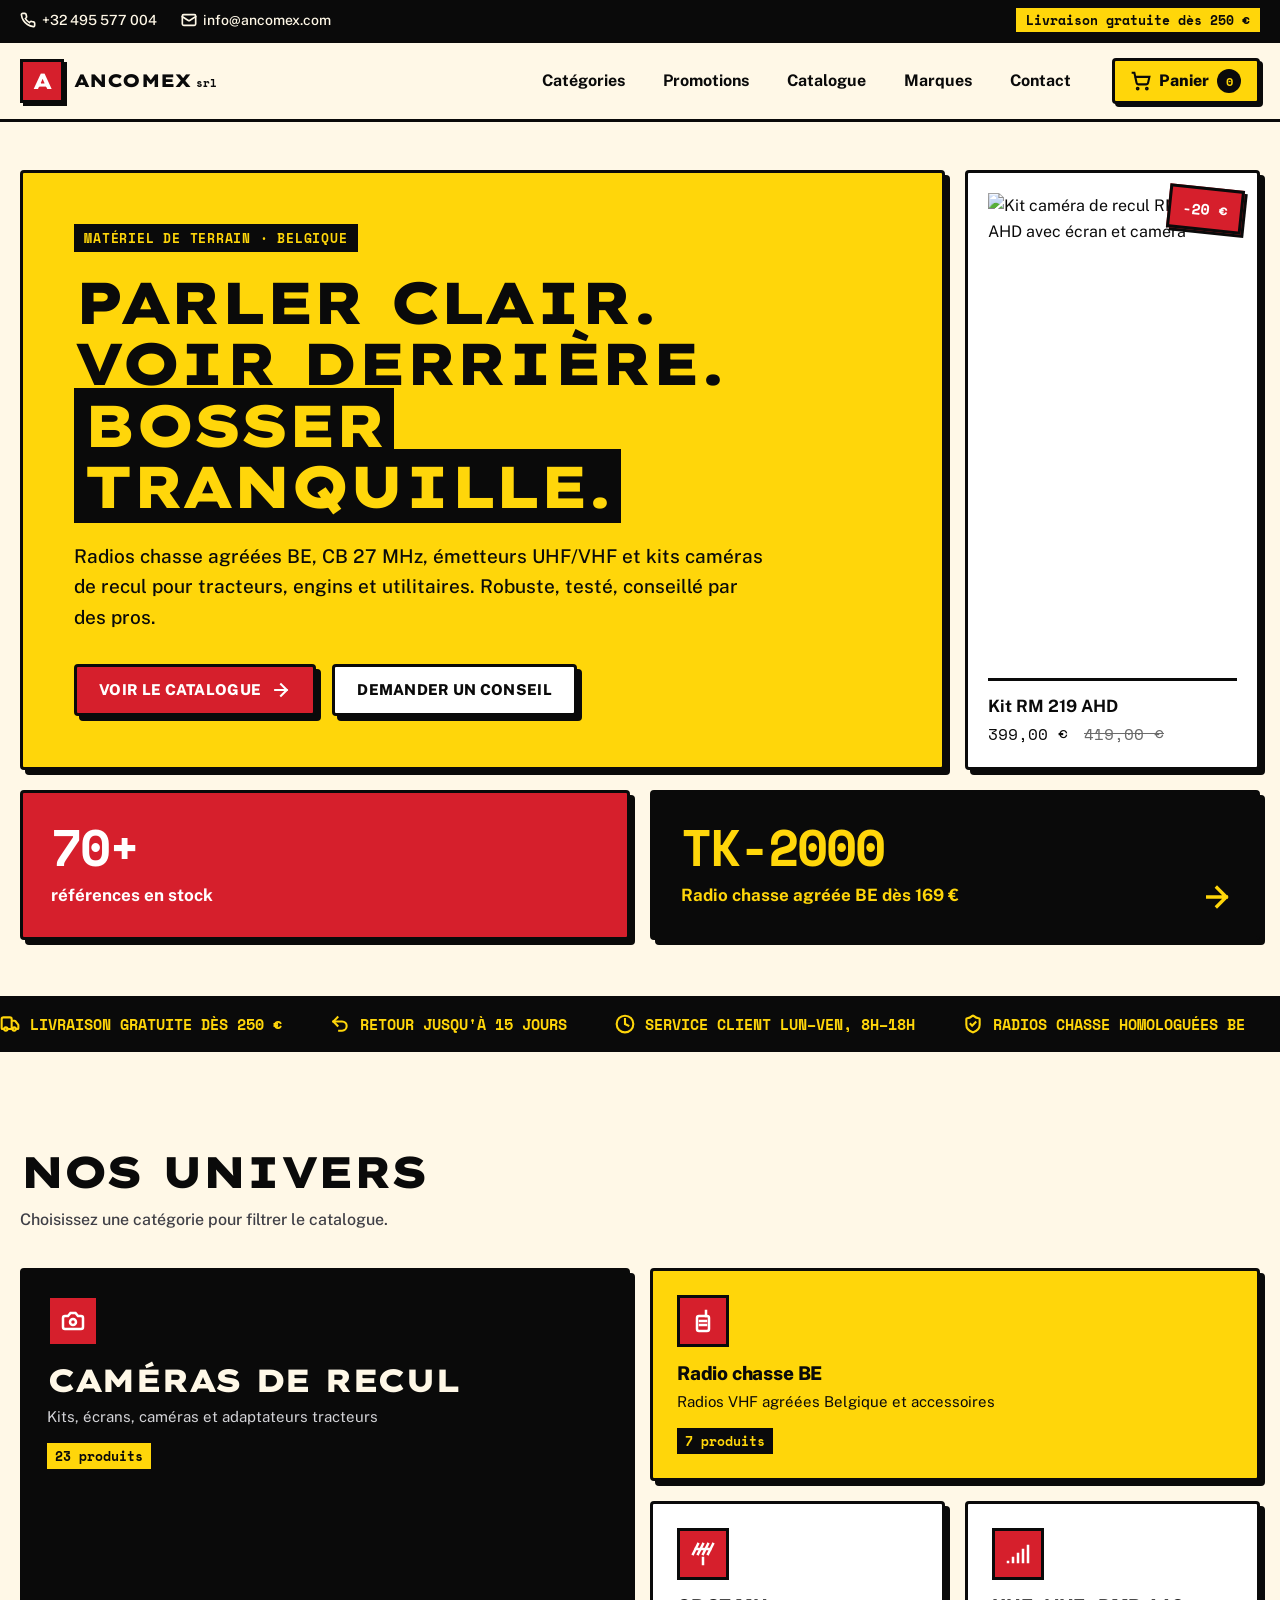
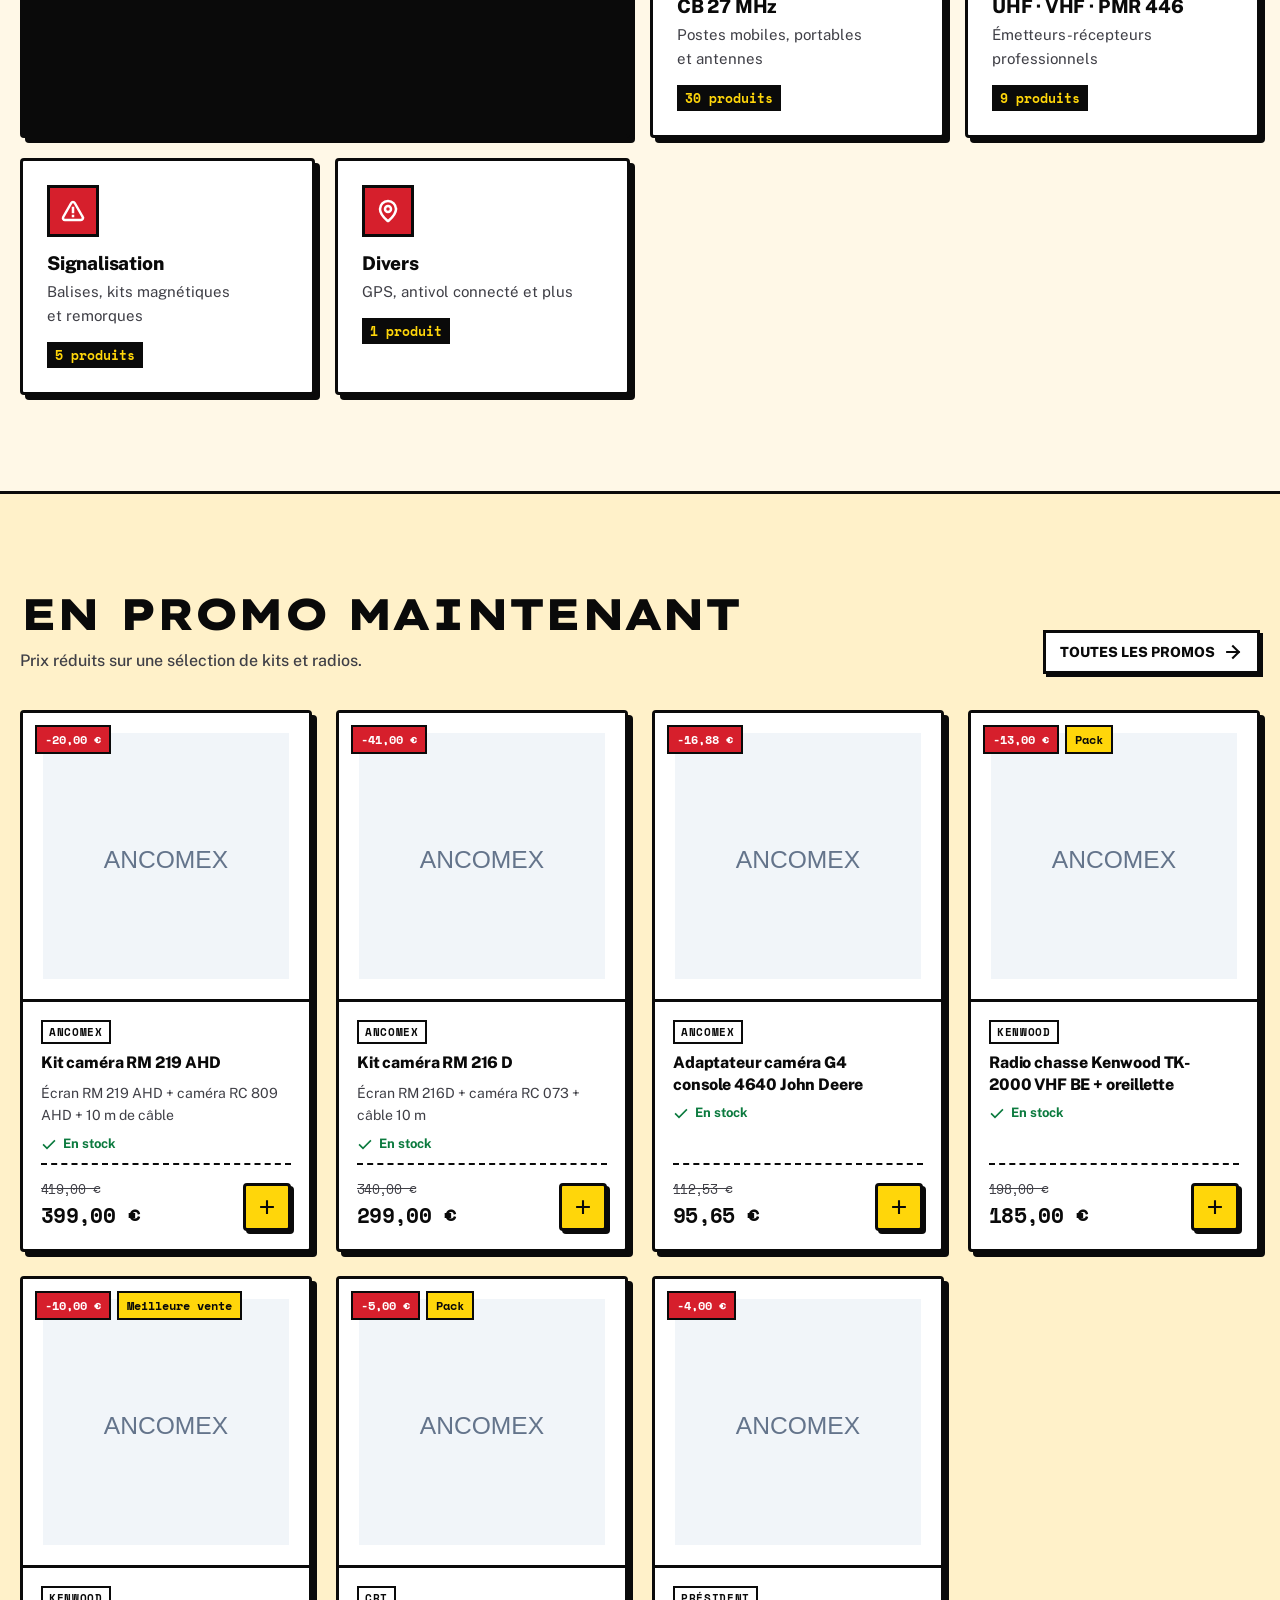
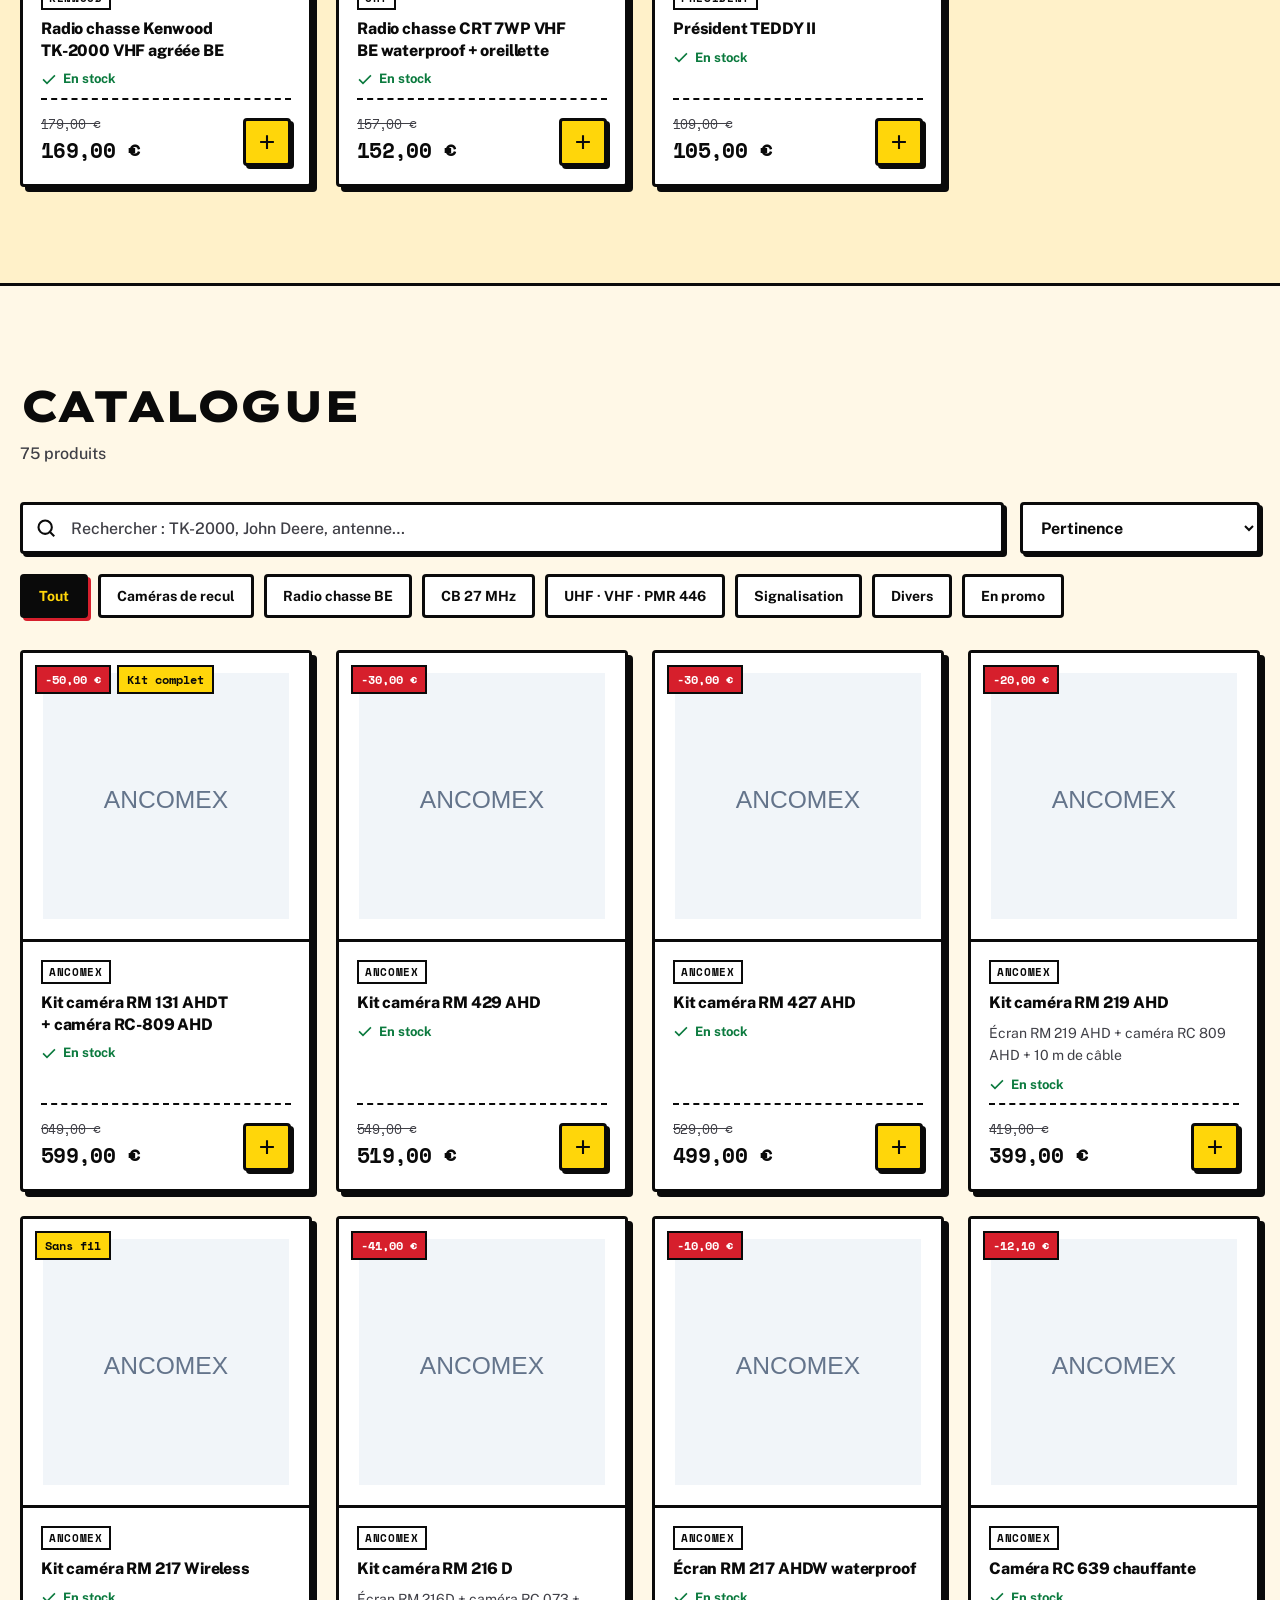
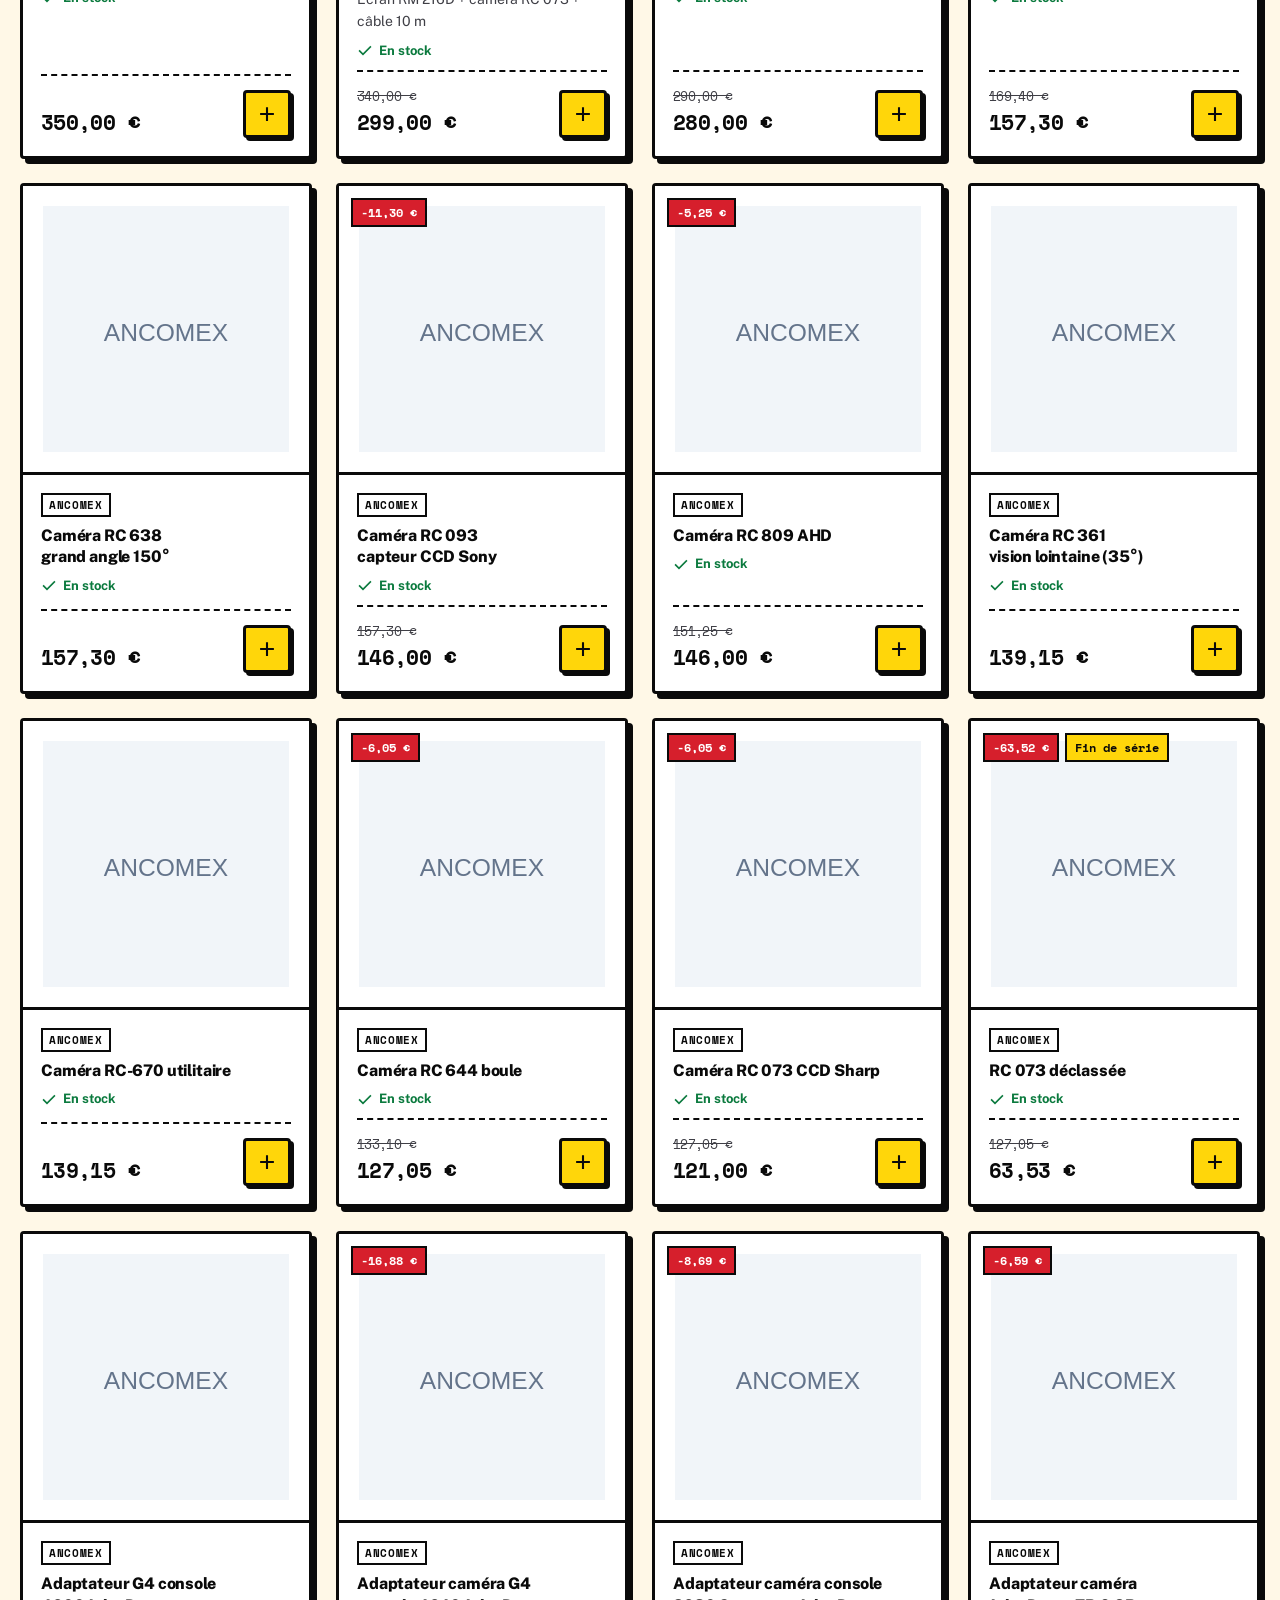
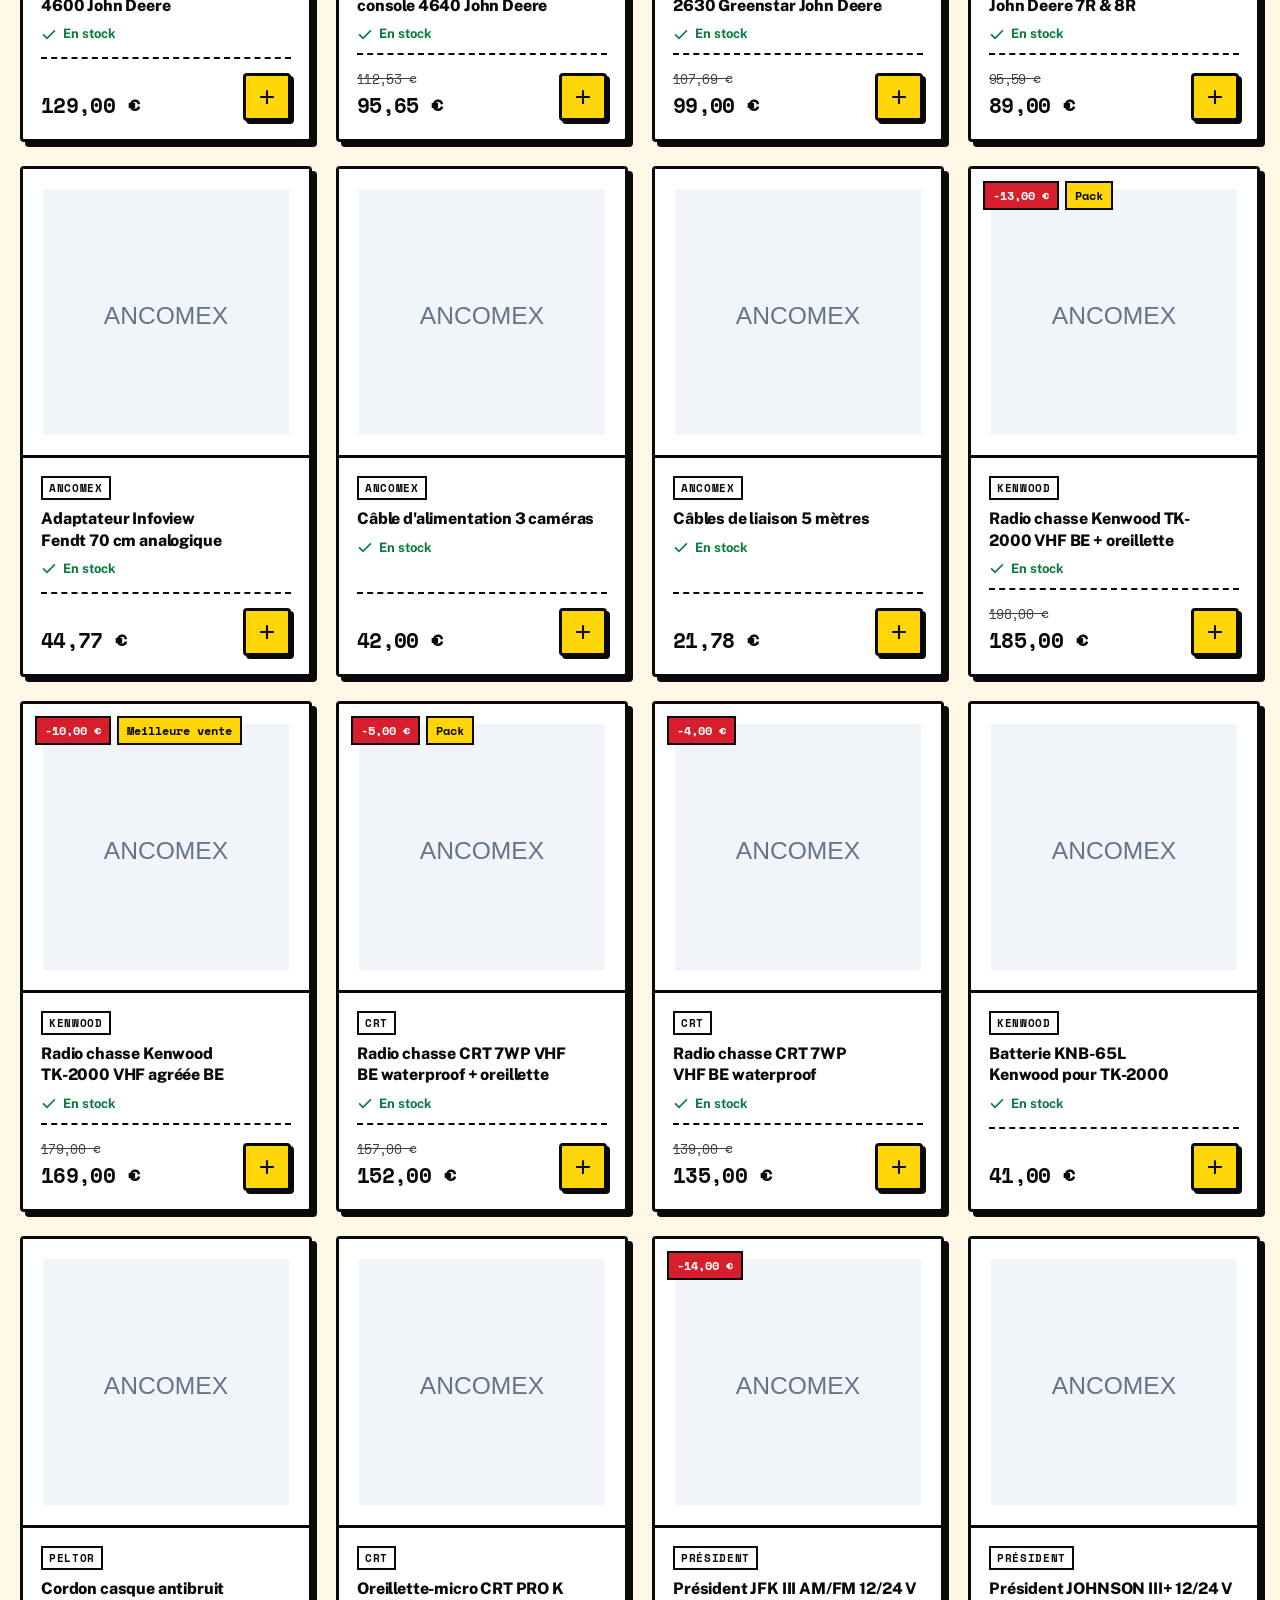
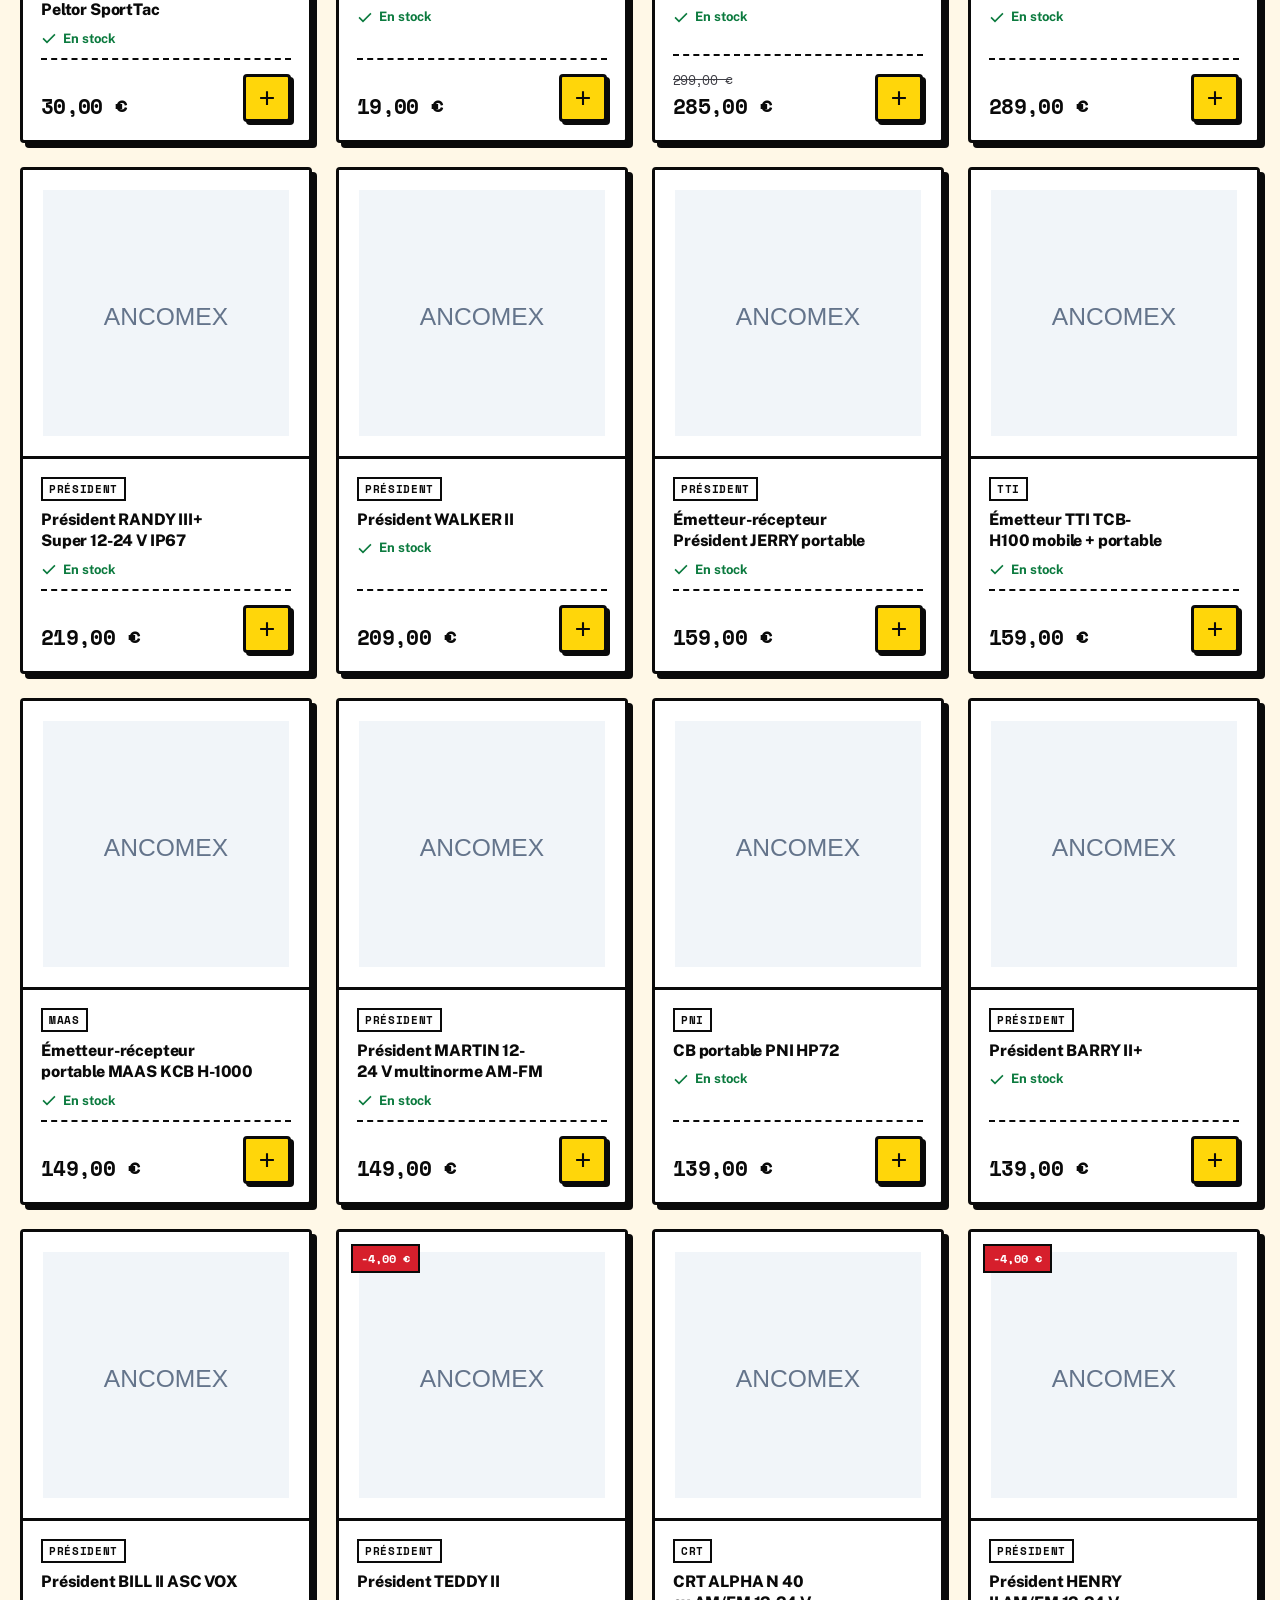
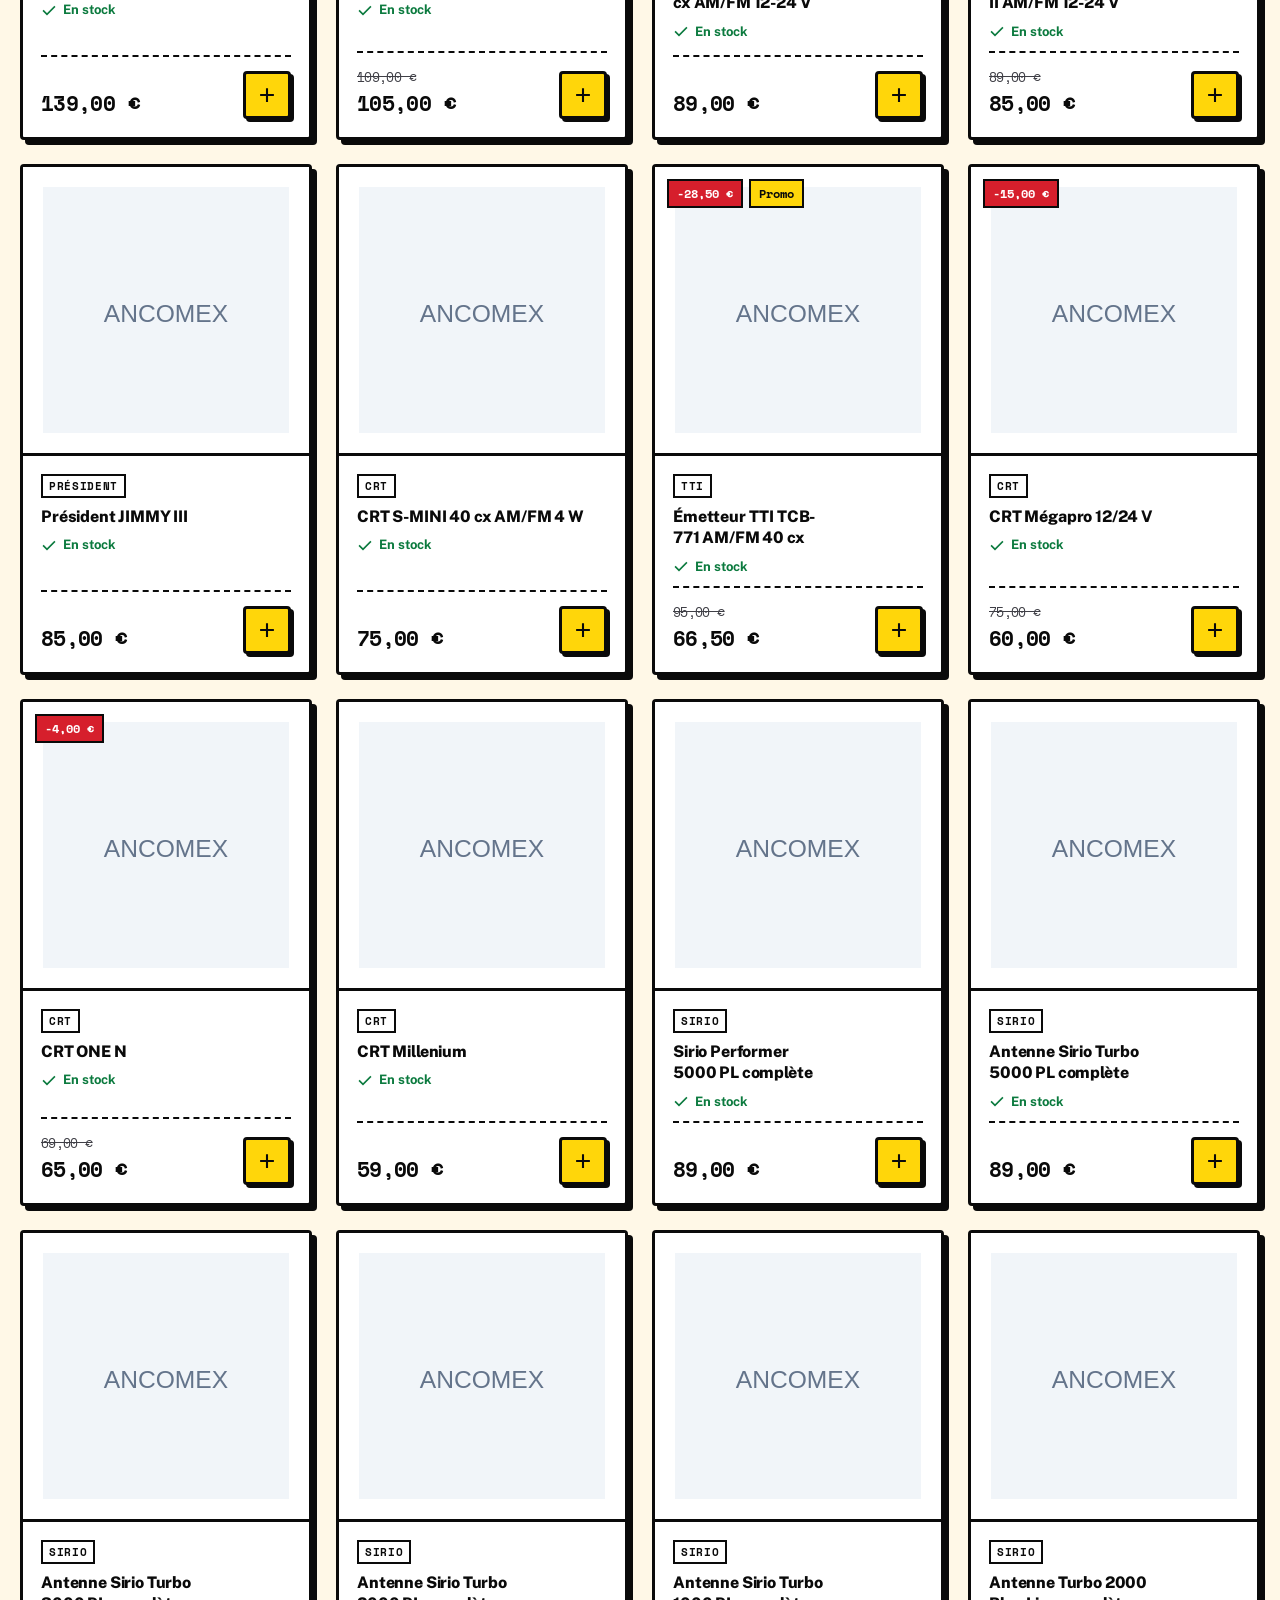
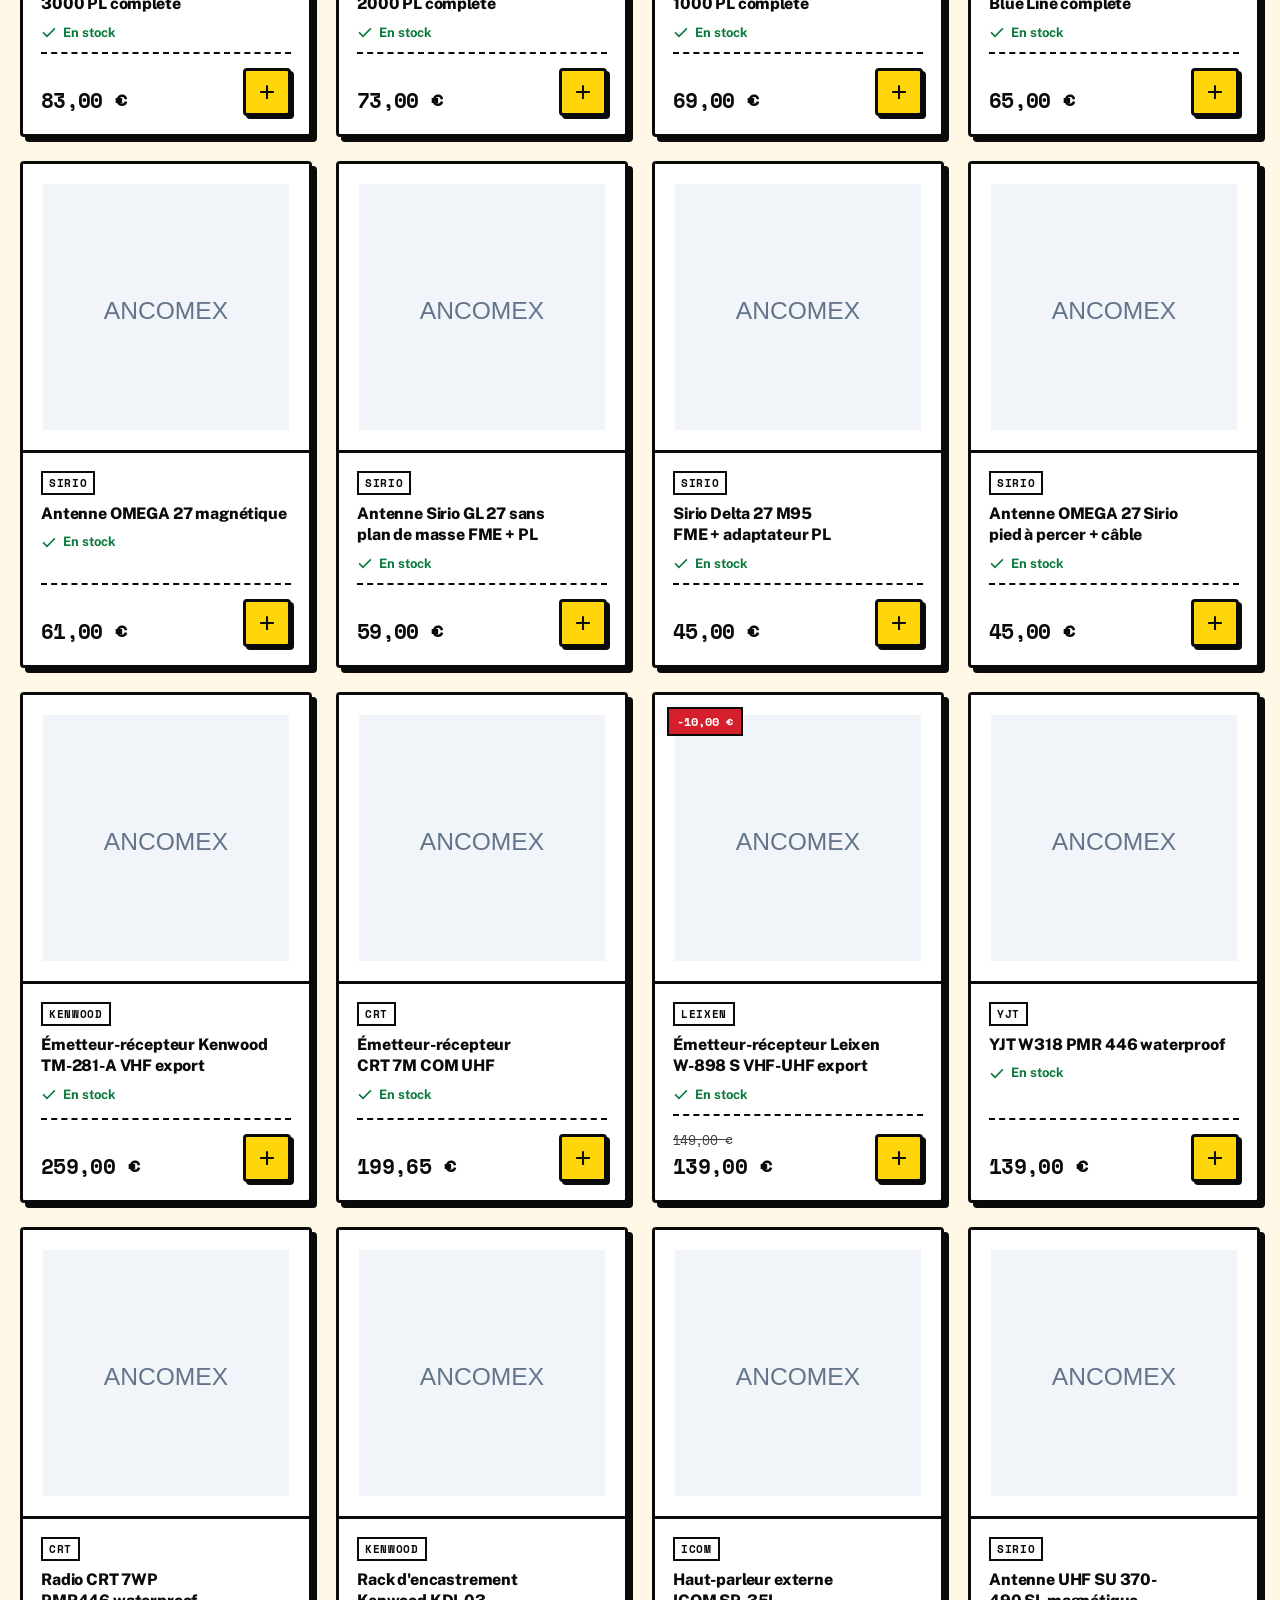
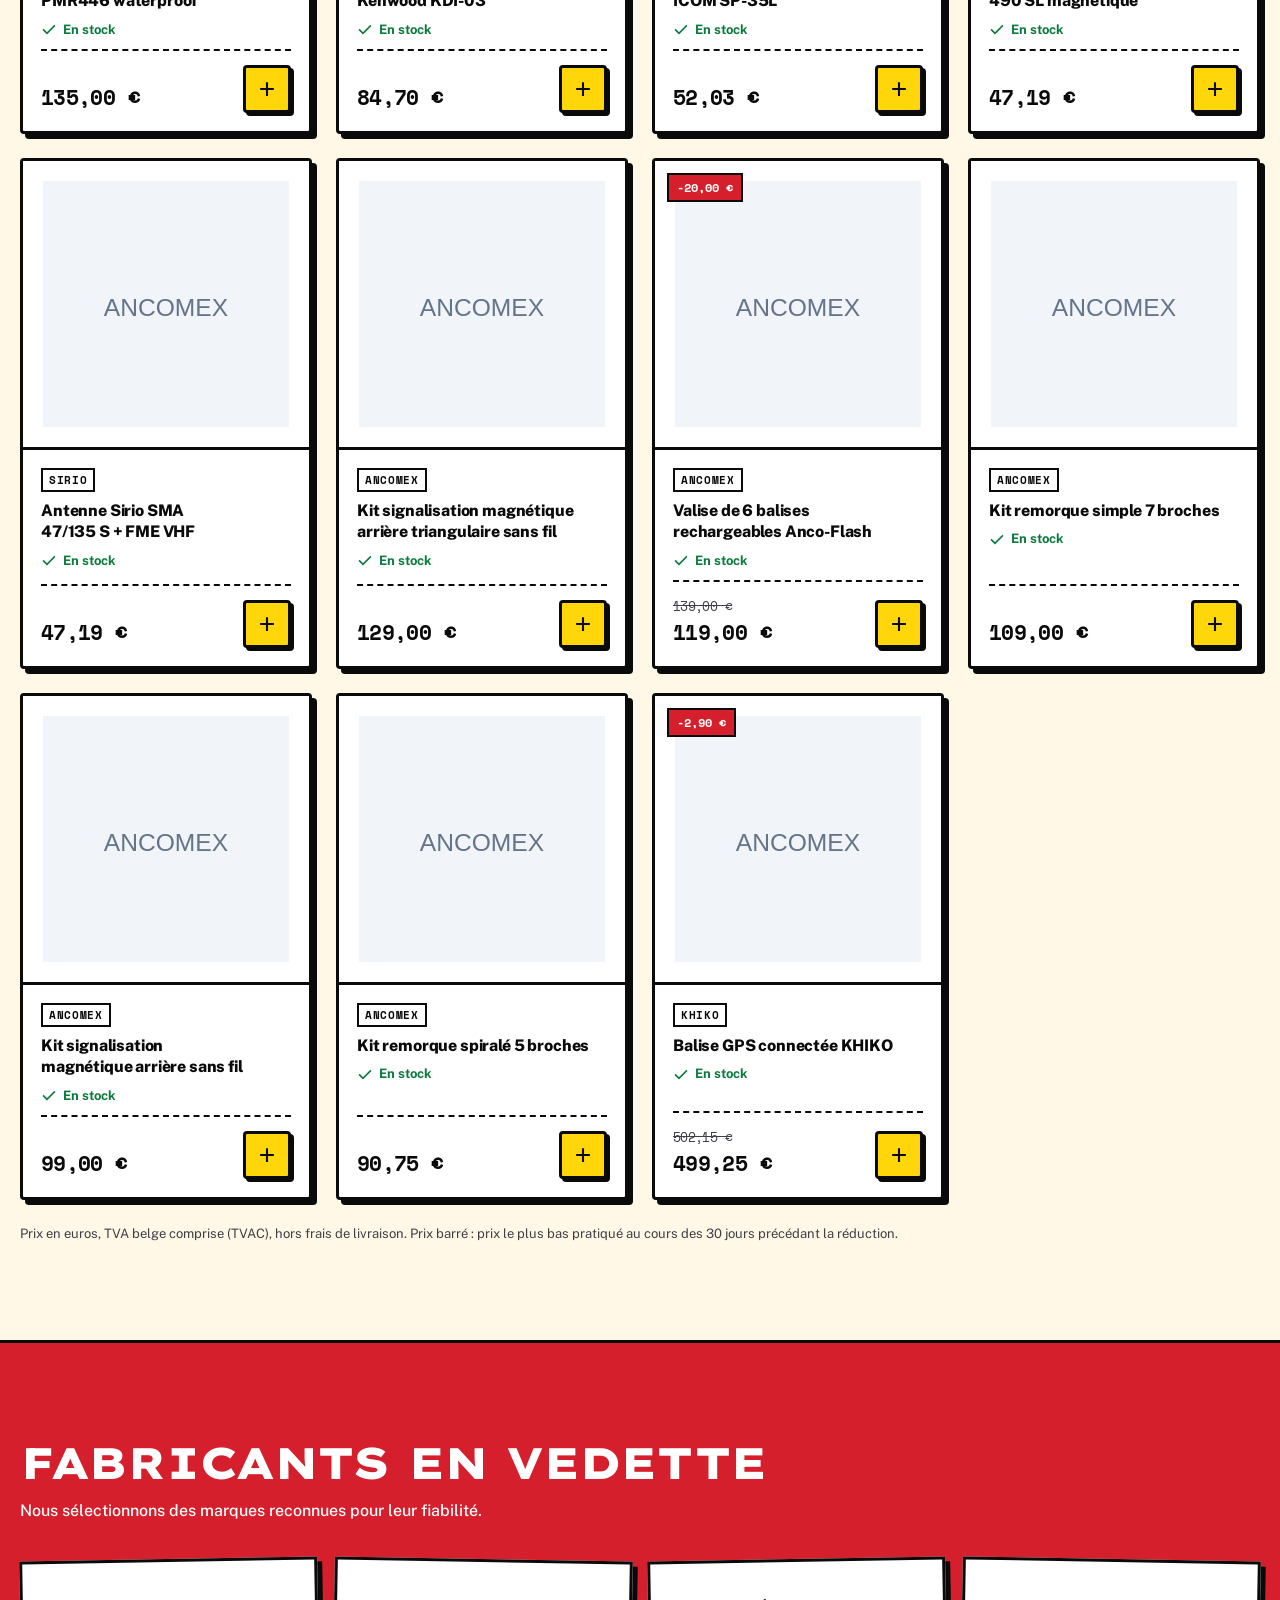
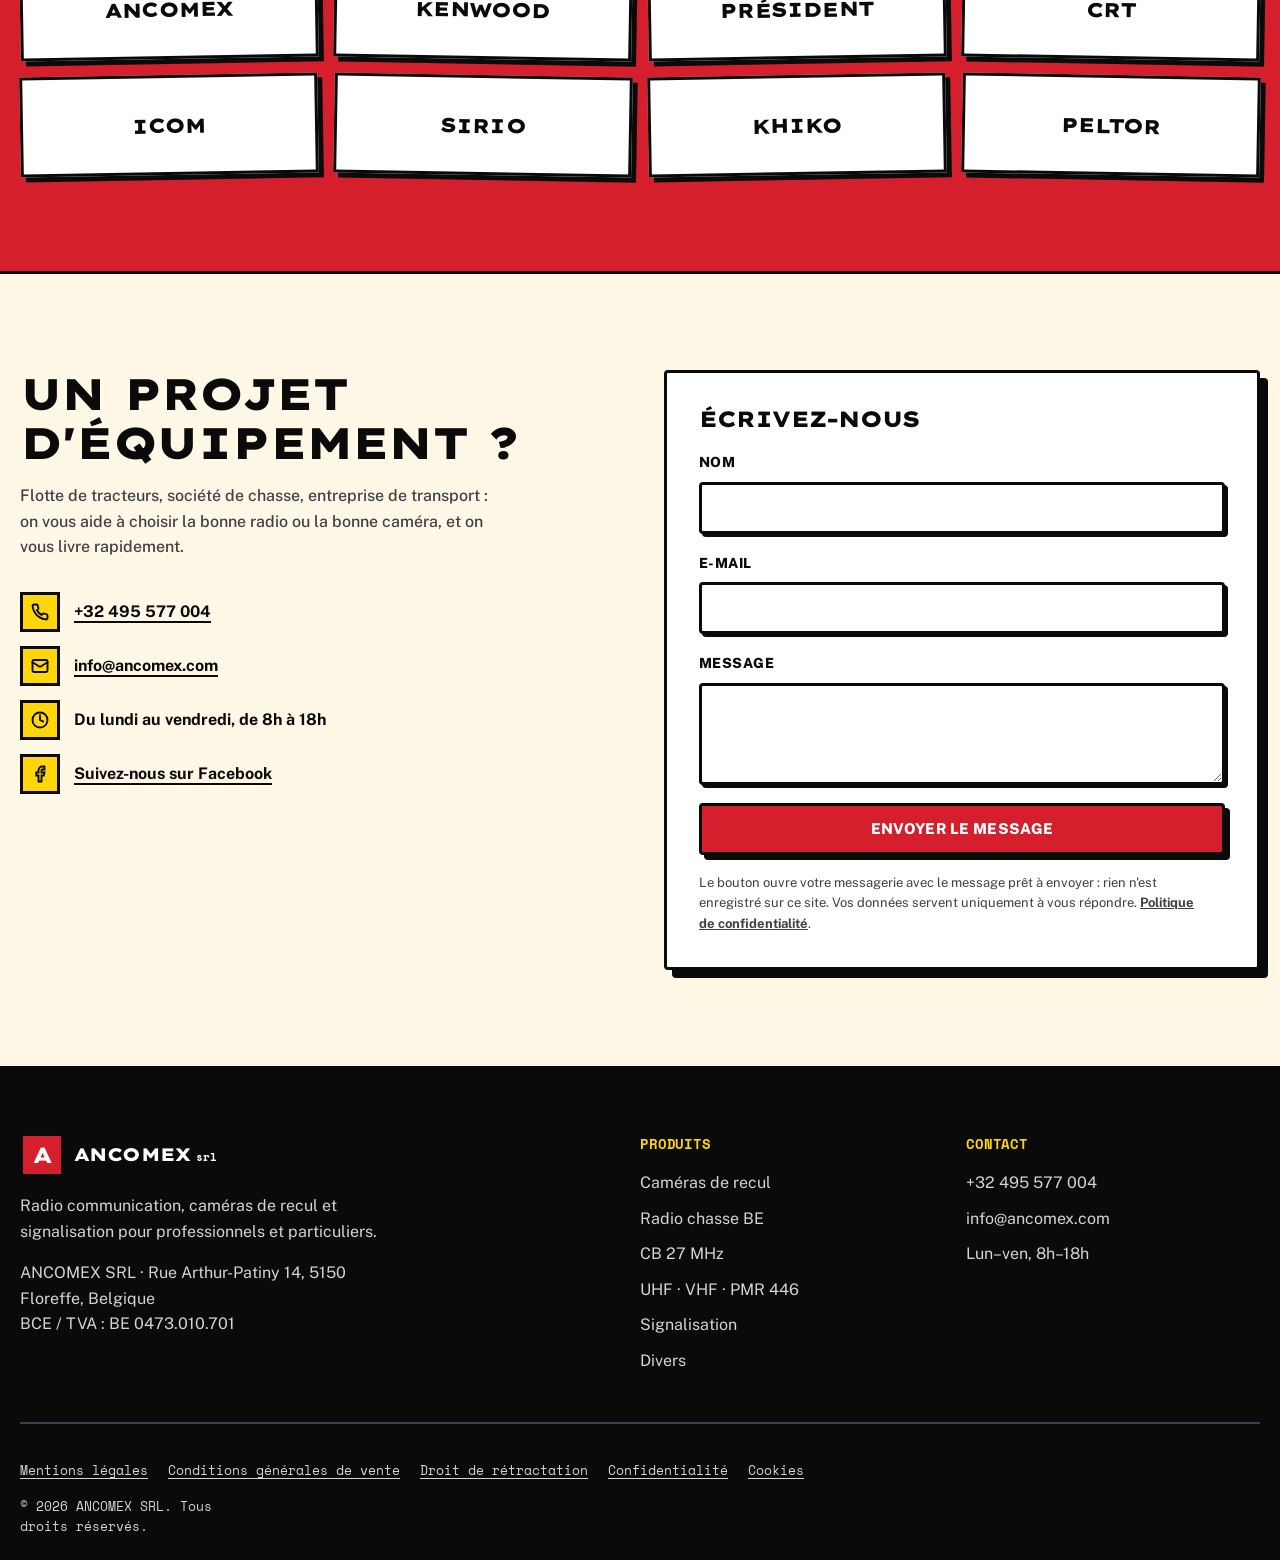
==== commit 36da83a5: "Mise en conformité UE/Belgique : RGPD, cookies, CGV, Omnibus - Polices auto-hébergées (plus d'appel " ====
--- a/index.html
+++ b/index.html
@@ -7,10 +7,7 @@
   <meta name="description" content="Ancomex srl : radios chasse VHF agréées Belgique, CB 27 MHz, UHF/VHF/PMR 446, kits caméras de recul pour tracteurs et utilitaires, signalisation. Livraison gratuite dès 250 €.">
   <meta name="theme-color" content="#FFD60A">
   <link rel="icon" href="favicon.svg?v=4" type="image/svg+xml">
-  <link rel="preconnect" href="https://fonts.googleapis.com">
-  <link rel="preconnect" href="https://fonts.gstatic.com" crossorigin>
-  <link href="https://fonts.googleapis.com/css2?family=Lexend+Mega:wght@600;800&family=Public+Sans:wght@400;500;700;800&family=Space+Mono:wght@400;700&display=swap" rel="stylesheet">
-  <link rel="stylesheet" href="styles.css?v=4">
+  <link rel="stylesheet" href="styles-v5.css">
 </head>
 <body>
   <a class="skip" href="#main">Aller au contenu</a>
@@ -154,6 +151,7 @@
         </div>
         <div class="chips" id="chips" role="group" aria-label="Filtrer par catégorie"></div>
         <div class="grid" id="grid"></div>
+        <p class="price-note">Prix en euros, TVA belge comprise (TVAC), hors frais de livraison. Prix barré : prix le plus bas pratiqué au cours des 30 jours précédant la réduction.</p>
         <p class="empty" id="empty" hidden>Aucun produit ne correspond. Essayez un autre terme ou <a href="#contact">contactez-nous</a>.</p>
       </div>
     </section>
@@ -200,7 +198,7 @@
             <p class="err" id="c-msg-err" hidden>Écrivez votre message.</p>
           </div>
           <button class="btn btn--primary btn--block" type="submit">Envoyer le message</button>
-          <p class="hint">Ouvre votre logiciel de messagerie avec le message prêt à envoyer.</p>
+          <p class="privacy-note">Le bouton ouvre votre messagerie avec le message prêt à envoyer : rien n&#39;est enregistré sur ce site. Vos données servent uniquement à vous répondre. <a href="confidentialite.html">Politique de confidentialité</a>.</p>
         </form>
       </div>
     </section>
@@ -211,6 +209,7 @@
       <div>
         <a class="logo logo--light" href="#top"><span class="logo__mark" aria-hidden="true">A</span><span class="logo__txt">ANCOMEX<small>srl</small></span></a>
         <p>Radio communication, caméras de recul et signalisation pour professionnels et particuliers.</p>
+        <p class="footer__id">ANCOMEX SRL · Rue Arthur-Patiny 14, 5150 Floreffe, Belgique<br>BCE / TVA : BE 0473.010.701</p>
       </div>
       <div>
         <h4>Produits</h4>
@@ -225,7 +224,16 @@
         </ul>
       </div>
     </div>
-    <div class="container footer__bottom">© <span id="year"></span> ANCOMEX srl. Tous droits réservés.</div>
+    <div class="container footer__bottom">
+      <nav class="footer__legal" aria-label="Informations légales">
+        <a href="mentions-legales.html">Mentions légales</a>
+        <a href="cgv.html">Conditions générales de vente</a>
+        <a href="cgv.html#retractation">Droit de rétractation</a>
+        <a href="confidentialite.html">Confidentialité</a>
+        <a href="cookies.html">Cookies</a>
+      </nav>
+      <p>© <span id="year"></span> ANCOMEX SRL. Tous droits réservés.</p>
+    </div>
   </footer>
 
   <!-- Cart drawer -->
@@ -250,7 +258,7 @@
         <h2 id="order-title">Finaliser la commande</h2>
         <button class="btn-icon" type="button" id="orderClose" aria-label="Fermer"><svg class="ic"><use href="#i-x"/></svg></button>
       </div>
-      <p class="hint">Nous confirmons la disponibilité et vous envoyons les modalités de paiement sous 24 h ouvrables.</p>
+      <p class="hint">Votre commande nous est envoyée par e-mail. Nous confirmons la disponibilité, les frais de livraison et les modalités de paiement sous 24 h ouvrables ; le contrat est conclu à cette confirmation.</p>
       <div class="field"><label for="o-name">Nom complet</label><input id="o-name" autocomplete="name" required><p class="err" hidden>Indiquez votre nom.</p></div>
       <div class="row2">
         <div class="field"><label for="o-email">E-mail</label><input id="o-email" type="email" autocomplete="email" required><p class="err" hidden>E-mail invalide.</p></div>
@@ -258,13 +266,18 @@
       </div>
       <div class="field"><label for="o-addr">Adresse de livraison</label><textarea id="o-addr" rows="2" autocomplete="street-address" required></textarea><p class="err" hidden>Indiquez l'adresse.</p></div>
       <div class="summary" id="orderSummary"></div>
-      <button class="btn btn--primary btn--block" type="submit">Envoyer la commande</button>
+      <div class="field">
+        <label class="check" for="o-cgv"><input type="checkbox" id="o-cgv" required><span>J&#39;ai lu et j&#39;accepte les <a href="cgv.html" target="_blank" rel="noopener">conditions générales de vente</a>, y compris les informations sur le <a href="cgv.html#retractation" target="_blank" rel="noopener">droit de rétractation</a>.</span></label>
+        <p class="err" hidden>Vous devez accepter les conditions générales de vente pour commander.</p>
+      </div>
+      <button class="btn btn--primary btn--block" type="submit">Commander avec obligation de paiement</button>
+      <p class="privacy-note">Vos coordonnées servent uniquement à traiter votre commande (exécution du contrat) et à respecter nos obligations comptables. <a href="confidentialite.html" target="_blank" rel="noopener">Politique de confidentialité</a>.</p>
     </form>
   </dialog>
 
   <div class="toast" id="toast" role="status" aria-live="polite"></div>
 
   <script src="products.js?v=4"></script>
-  <script src="app.js?v=4"></script>
+  <script src="app-v5.js"></script>
 </body>
 </html>
--- a/styles-v5.css
+++ b/styles-v5.css
@@ -0,0 +1,369 @@
+/* Polices auto-hébergées (SIL Open Font License) — aucun appel à Google */
+@font-face { font-family: "Lexend Mega"; font-style: normal; font-weight: 600; font-display: swap; src: url("fonts/lexend-mega-600.woff2") format("woff2"); unicode-range: U+0000-00FF, U+0131, U+0152-0153, U+02BB-02BC, U+02C6, U+02DA, U+02DC, U+0304, U+0308, U+0329, U+2000-206F, U+20AC, U+2122, U+2191, U+2193, U+2212, U+2215, U+FEFF, U+FFFD; }
+@font-face { font-family: "Lexend Mega"; font-style: normal; font-weight: 800; font-display: swap; src: url("fonts/lexend-mega-600.woff2") format("woff2"); unicode-range: U+0000-00FF, U+0131, U+0152-0153, U+02BB-02BC, U+02C6, U+02DA, U+02DC, U+0304, U+0308, U+0329, U+2000-206F, U+20AC, U+2122, U+2191, U+2193, U+2212, U+2215, U+FEFF, U+FFFD; }
+@font-face { font-family: "Public Sans"; font-style: normal; font-weight: 400; font-display: swap; src: url("fonts/public-sans-400.woff2") format("woff2"); unicode-range: U+0000-00FF, U+0131, U+0152-0153, U+02BB-02BC, U+02C6, U+02DA, U+02DC, U+0304, U+0308, U+0329, U+2000-206F, U+20AC, U+2122, U+2191, U+2193, U+2212, U+2215, U+FEFF, U+FFFD; }
+@font-face { font-family: "Public Sans"; font-style: normal; font-weight: 500; font-display: swap; src: url("fonts/public-sans-400.woff2") format("woff2"); unicode-range: U+0000-00FF, U+0131, U+0152-0153, U+02BB-02BC, U+02C6, U+02DA, U+02DC, U+0304, U+0308, U+0329, U+2000-206F, U+20AC, U+2122, U+2191, U+2193, U+2212, U+2215, U+FEFF, U+FFFD; }
+@font-face { font-family: "Public Sans"; font-style: normal; font-weight: 700; font-display: swap; src: url("fonts/public-sans-400.woff2") format("woff2"); unicode-range: U+0000-00FF, U+0131, U+0152-0153, U+02BB-02BC, U+02C6, U+02DA, U+02DC, U+0304, U+0308, U+0329, U+2000-206F, U+20AC, U+2122, U+2191, U+2193, U+2212, U+2215, U+FEFF, U+FFFD; }
+@font-face { font-family: "Public Sans"; font-style: normal; font-weight: 800; font-display: swap; src: url("fonts/public-sans-400.woff2") format("woff2"); unicode-range: U+0000-00FF, U+0131, U+0152-0153, U+02BB-02BC, U+02C6, U+02DA, U+02DC, U+0304, U+0308, U+0329, U+2000-206F, U+20AC, U+2122, U+2191, U+2193, U+2212, U+2215, U+FEFF, U+FFFD; }
+@font-face { font-family: "Space Mono"; font-style: normal; font-weight: 400; font-display: swap; src: url("fonts/space-mono-400.woff2") format("woff2"); unicode-range: U+0000-00FF, U+0131, U+0152-0153, U+02BB-02BC, U+02C6, U+02DA, U+02DC, U+0304, U+0308, U+0329, U+2000-206F, U+20AC, U+2122, U+2191, U+2193, U+2212, U+2215, U+FEFF, U+FFFD; }
+@font-face { font-family: "Space Mono"; font-style: normal; font-weight: 700; font-display: swap; src: url("fonts/space-mono-700.woff2") format("woff2"); unicode-range: U+0000-00FF, U+0131, U+0152-0153, U+02BB-02BC, U+02C6, U+02DA, U+02DC, U+0304, U+0308, U+0329, U+2000-206F, U+20AC, U+2122, U+2191, U+2193, U+2212, U+2215, U+FEFF, U+FFFD; }
+
+/* Ancomex — UI UX Pro Max: Neubrutalism + Bento Box Grid
+   Hard 3px borders, 5px offset shadows, flat saturated colors, no gradients.
+   Type: Lexend Mega (display) + Public Sans (body) + Space Mono (data). */
+:root {
+  --ink: #0A0A0A;
+  --paper: #FFF8E7;
+  --surface: #FFFFFF;
+  --surface-2: #FFF1C9;
+  --yellow: #FFD60A;
+  --red: #D61F2C;
+  --red-press: #B3141F;
+  --blue: #2B59FF;
+  --green: #0B7A3E;
+  --fg: #0A0A0A;
+  --muted: #3F3F46;
+  --on-red: #FFFFFF;
+  --line: var(--ink);
+  --shadow-c: var(--ink);
+  --bw: 3px;
+  --sh: 5px;
+  --radius: 4px;
+  --font-display: "Lexend Mega", "Arial Black", sans-serif;
+  --font-body: "Public Sans", system-ui, sans-serif;
+  --font-mono: "Space Mono", ui-monospace, monospace;
+  --ease: cubic-bezier(.3, .7, .2, 1);
+  color-scheme: light;
+}
+@media (prefers-color-scheme: dark) {
+  :root:not([data-theme="light"]) {
+    --paper: #111111; --surface: #1C1C1C; --surface-2: #26231A;
+    --fg: #FFF8E7; --muted: #D4D4D8; --line: #FFF8E7; --shadow-c: #FFD60A;
+    --red: #E5323E; --green: #34D27B;
+    color-scheme: dark;
+  }
+}
+
+*, *::before, *::after { box-sizing: border-box; }
+html { scroll-behavior: smooth; scroll-padding-top: 96px; -webkit-text-size-adjust: 100%; }
+body { margin: 0; background: var(--paper); color: var(--fg); font: 400 16px/1.6 var(--font-body); overflow-x: hidden; }
+img { max-width: 100%; display: block; }
+h1, h2, h3, h4 { margin: 0; line-height: 1.1; text-wrap: balance; }
+h1, h2 { font-family: var(--font-display); font-weight: 800; letter-spacing: -.04em; text-transform: uppercase; }
+h3, h4 { font-family: var(--font-body); font-weight: 800; letter-spacing: -.01em; }
+p { margin: 0; text-wrap: pretty; }
+a { color: inherit; }
+button { font: inherit; color: inherit; cursor: pointer; }
+mark { background: var(--yellow); color: var(--ink); padding: 0 .15em; box-decoration-break: clone; -webkit-box-decoration-break: clone; }
+.mono { font-family: var(--font-mono); font-variant-numeric: tabular-nums; }
+:focus-visible { outline: 3px solid var(--blue); outline-offset: 3px; }
+.sr-only { position: absolute; width: 1px; height: 1px; overflow: hidden; clip: rect(0 0 0 0); white-space: nowrap; }
+.skip { position: absolute; left: 16px; top: -60px; z-index: 100; background: var(--yellow); color: var(--ink); border: var(--bw) solid var(--ink); padding: 10px 16px; font-weight: 800; }
+.skip:focus { top: 12px; }
+.container { width: min(1240px, 100% - 32px); margin-inline: auto; }
+.ic { width: 20px; height: 20px; fill: none; stroke: currentColor; stroke-width: 2.5; stroke-linecap: square; stroke-linejoin: miter; flex: none; }
+
+/* Shared brutal box */
+.card, .tile, .cat, .form, .search input, .select select, .field input, .field textarea, .chip, .btn, .btn-icon, .btn-cart, .add, .drawer, .modal, .toast, .summary, .qty, .line img {
+  border: var(--bw) solid var(--line);
+  border-radius: var(--radius);
+}
+.lift { box-shadow: var(--sh) var(--sh) 0 var(--shadow-c); }
+
+/* Topbar */
+.topbar { background: var(--ink); color: #FFF8E7; font-size: 14px; font-weight: 500; border-bottom: var(--bw) solid var(--ink); }
+.topbar__in { display: flex; gap: 24px; align-items: center; min-height: 40px; flex-wrap: wrap; }
+.topbar a { display: inline-flex; gap: 6px; align-items: center; text-decoration: none; }
+.topbar a:hover { text-decoration: underline; text-underline-offset: 3px; }
+.topbar .ic { width: 16px; height: 16px; }
+.topbar__note { margin-left: auto; background: var(--yellow); color: var(--ink); padding: 2px 10px; font-weight: 800; font-family: var(--font-mono); font-size: 13px; }
+@media (max-width: 640px) { .topbar__note, .topbar a[href^="mailto"] { display: none; } }
+
+/* Header */
+.header { position: sticky; top: 0; z-index: 40; background: var(--paper); border-bottom: var(--bw) solid var(--line); }
+.header__in { display: flex; align-items: center; gap: 24px; min-height: 76px; }
+.logo { display: inline-flex; align-items: center; gap: 10px; text-decoration: none; }
+.logo__mark { width: 44px; height: 44px; display: grid; place-items: center; background: var(--red); color: #fff; font: 800 22px var(--font-display); border: var(--bw) solid var(--ink); box-shadow: 3px 3px 0 var(--ink); }
+.logo__txt { font: 800 18px/1 var(--font-display); letter-spacing: -.03em; }
+.logo__txt small { font: 700 11px var(--font-mono); margin-left: 6px; letter-spacing: 0; }
+.nav { display: flex; gap: 4px; margin-left: auto; }
+.nav a { text-decoration: none; font-weight: 700; padding: 10px 14px; border: var(--bw) solid transparent; transition: background-color .15s, border-color .15s; }
+.nav a:hover { background: var(--yellow); color: var(--ink); border-color: var(--ink); }
+.header__actions { display: flex; gap: 10px; align-items: center; }
+.btn-icon { width: 46px; height: 46px; display: inline-grid; place-items: center; background: var(--surface); box-shadow: 3px 3px 0 var(--shadow-c); transition: transform .12s var(--ease), box-shadow .12s var(--ease); }
+.btn-icon:hover { background: var(--yellow); color: var(--ink); }
+.btn-icon:active, .btn-cart:active, .btn:active, .add:active { transform: translate(3px, 3px); box-shadow: 0 0 0 var(--shadow-c); }
+.nav-toggle { display: none; }
+.btn-cart { position: relative; display: inline-flex; align-items: center; gap: 8px; height: 46px; padding: 0 16px; background: var(--yellow); color: var(--ink); font-weight: 800; box-shadow: 3px 3px 0 var(--shadow-c); transition: transform .12s var(--ease), box-shadow .12s var(--ease); }
+.btn-cart:hover { background: #FFE14D; }
+.badge { min-width: 24px; height: 24px; padding: 0 6px; background: var(--ink); color: var(--yellow); font: 700 12px var(--font-mono); display: inline-grid; place-items: center; border-radius: 99px; }
+.badge.bump { animation: bump .35s var(--ease); }
+@keyframes bump { 40% { transform: scale(1.4) rotate(-8deg); } }
+@media (max-width: 880px) {
+  .nav-toggle { display: inline-grid; }
+  .nav { position: absolute; inset: 76px 0 auto; flex-direction: column; background: var(--paper); border-bottom: var(--bw) solid var(--line); padding: 8px 16px 16px; gap: 4px; display: none; }
+  .nav.open { display: flex; }
+  .nav a { padding: 14px 12px; border-color: var(--line); }
+  .header__actions { margin-left: auto; }
+}
+@media (max-width: 420px) { .btn-cart__label { display: none; } .logo__txt { font-size: 15px; } }
+
+/* Buttons */
+.btn { display: inline-flex; align-items: center; justify-content: center; gap: 10px; min-height: 52px; padding: 0 22px; font-weight: 800; text-decoration: none; text-transform: uppercase; letter-spacing: .02em; font-size: 15px; box-shadow: var(--sh) var(--sh) 0 var(--shadow-c); transition: transform .12s var(--ease), box-shadow .12s var(--ease), background-color .15s; }
+.btn:hover { transform: translate(-2px, -2px); box-shadow: calc(var(--sh) + 2px) calc(var(--sh) + 2px) 0 var(--shadow-c); }
+.btn--primary { background: var(--red); color: var(--on-red); }
+.btn--primary:hover { background: var(--red-press); }
+.btn--light { background: var(--surface); color: var(--fg); }
+.btn--light:hover { background: var(--yellow); color: var(--ink); }
+.btn--block { width: 100%; }
+.btn[disabled] { opacity: .45; cursor: not-allowed; transform: none; }
+.link { display: inline-flex; gap: 8px; align-items: center; font-weight: 800; text-decoration: none; min-height: 44px; padding: 0 14px; border: var(--bw) solid var(--line); background: var(--surface); box-shadow: 3px 3px 0 var(--shadow-c); text-transform: uppercase; font-size: 14px; transition: background-color .15s; }
+.link:hover { background: var(--yellow); color: var(--ink); }
+
+/* Hero bento */
+.hero { padding-block: clamp(24px, 4vw, 48px) clamp(32px, 5vw, 56px); }
+.bento { display: grid; grid-template-columns: repeat(4, 1fr); grid-auto-rows: minmax(150px, auto); gap: 20px; }
+.tile { position: relative; background: var(--surface); box-shadow: var(--sh) var(--sh) 0 var(--shadow-c); padding: 28px; overflow: hidden; text-decoration: none; }
+a.tile { transition: transform .15s var(--ease), box-shadow .15s var(--ease); }
+a.tile:hover { transform: translate(-3px, -3px); box-shadow: calc(var(--sh) + 3px) calc(var(--sh) + 3px) 0 var(--shadow-c); }
+.tile--hero { grid-column: span 3; grid-row: span 2; background: var(--yellow); color: var(--ink); display: flex; flex-direction: column; justify-content: center; padding: clamp(28px, 4vw, 56px); }
+.tile--hero mark { background: var(--ink); color: var(--yellow); }
+.eyebrow { display: inline-block; align-self: flex-start; font: 700 13px var(--font-mono); text-transform: uppercase; letter-spacing: .06em; background: var(--ink); color: var(--yellow); padding: 4px 10px; margin-bottom: 20px; }
+.hero h1 { font-size: clamp(30px, 4.6vw, 62px); line-height: 1.04; }
+.lead { margin-top: 24px; font-size: clamp(16px, 1.5vw, 19px); font-weight: 500; max-width: 58ch; }
+.tile--hero .lead { color: var(--ink); }
+.hero__cta { display: flex; gap: 16px; flex-wrap: wrap; margin-top: 32px; }
+.tile--hero .btn { --shadow-c: var(--ink); border-color: var(--ink); }
+.tile--hero .btn--light { background: #fff; color: var(--ink); }
+.tile--product { grid-row: span 2; background: #fff; color: var(--ink); display: flex; flex-direction: column; padding: 20px; }
+.tile--product img { flex: 1; width: 100%; object-fit: contain; min-height: 180px; }
+.tile__caption { display: flex; flex-direction: column; gap: 2px; border-top: var(--bw) solid var(--ink); padding-top: 12px; margin-top: 8px; }
+.tile__caption strong { font-size: 17px; }
+.tile__caption s { opacity: .6; margin-left: 6px; }
+.sticker { position: absolute; top: 14px; right: 14px; z-index: 1; background: var(--red); color: #fff; font: 800 15px var(--font-mono); padding: 8px 12px; border: var(--bw) solid var(--ink); transform: rotate(6deg); box-shadow: 3px 3px 0 var(--ink); }
+.tile--stat { grid-column: span 2; display: flex; flex-direction: column; justify-content: space-between; gap: 8px; }
+.tile--stat strong { font-size: clamp(32px, 4vw, 52px); font-weight: 700; line-height: 1; letter-spacing: -.04em; }
+.tile--stat span { font-weight: 700; font-size: 17px; }
+.tile--red { background: var(--red); color: #fff; }
+.tile--black { background: var(--ink); color: var(--yellow); }
+@media (prefers-color-scheme: dark) { :root:not([data-theme="light"]) .tile--black { border-color: var(--yellow); } }
+.tile__arrow { position: absolute; right: 24px; bottom: 24px; width: 32px; height: 32px; transition: transform .2s var(--ease); }
+a.tile:hover .tile__arrow { transform: translateX(6px); }
+@media (max-width: 1000px) {
+  .bento { grid-template-columns: repeat(2, 1fr); }
+  .tile--hero { grid-column: span 2; grid-row: auto; }
+  .tile--product { grid-column: span 2; grid-row: auto; min-height: 340px; }
+  .tile--stat { grid-column: span 1; }
+}
+@media (max-width: 560px) {
+  .bento { grid-template-columns: 1fr; gap: 16px; }
+  .tile--hero, .tile--product, .tile--stat { grid-column: auto; }
+  .tile { padding: 22px; }
+}
+
+/* Ticker */
+.ticker { background: var(--ink); color: var(--yellow); border-block: var(--bw) solid var(--ink); overflow: hidden; }
+.ticker__track { list-style: none; margin: 0; padding: 14px 0; display: flex; gap: 48px; width: max-content; animation: ticker 40s linear infinite; }
+.ticker__track li { display: inline-flex; align-items: center; gap: 10px; font: 700 15px var(--font-mono); text-transform: uppercase; white-space: nowrap; }
+.ticker:hover .ticker__track { animation-play-state: paused; }
+@keyframes ticker { to { transform: translateX(-50%); } }
+
+/* Sections */
+.section { padding-block: clamp(56px, 8vw, 96px); }
+.section--alt { background: var(--surface-2); border-block: var(--bw) solid var(--line); }
+.section--dark { background: var(--red); color: #fff; border-block: var(--bw) solid var(--ink); }
+.section__head { margin-bottom: 36px; }
+.section__head--row { display: flex; justify-content: space-between; align-items: end; gap: 16px; flex-wrap: wrap; }
+.section__head h2 { font-size: clamp(26px, 3.6vw, 44px); }
+.section__head p { color: var(--muted); margin-top: 10px; font-weight: 500; }
+.section--dark .section__head p { color: #fff; }
+
+/* Categories bento */
+.cats { display: grid; grid-template-columns: repeat(4, 1fr); gap: 20px; }
+.cat { display: flex; flex-direction: column; gap: 16px; text-align: left; padding: 24px; background: var(--surface); box-shadow: var(--sh) var(--sh) 0 var(--shadow-c); transition: transform .15s var(--ease), box-shadow .15s var(--ease), background-color .15s; min-height: 200px; }
+.cat:hover { transform: translate(-3px, -3px); box-shadow: calc(var(--sh) + 3px) calc(var(--sh) + 3px) 0 var(--shadow-c); background: var(--yellow); color: var(--ink); }
+.cat:hover p { color: var(--ink); }
+.cat:nth-child(1) { grid-column: span 2; grid-row: span 2; background: var(--ink); color: #FFF8E7; }
+.cat:nth-child(1) p { color: #D4D4D8; }
+.cat:nth-child(1) h3 { font: 800 clamp(22px, 2.6vw, 32px)/1.1 var(--font-display); letter-spacing: -.04em; text-transform: uppercase; }
+.cat:nth-child(2) { grid-column: span 2; background: var(--yellow); color: var(--ink); }
+.cat:nth-child(2) p { color: var(--ink); }
+.cat:nth-child(1):hover { background: var(--red); color: #fff; }
+.cat:nth-child(1):hover p { color: #fff; }
+.cat:nth-child(2):hover { background: #fff; }
+.cat .ic { width: 52px; height: 52px; padding: 11px; background: var(--red); color: #fff; border: var(--bw) solid var(--ink); }
+.cat h3 { font-size: 19px; }
+.cat p { color: var(--muted); font-size: 15px; margin-top: 6px; }
+.cat__count { display: inline-block; margin-top: 14px; font: 700 13px var(--font-mono); background: var(--ink); color: var(--yellow); padding: 3px 8px; }
+.cat:nth-child(1) .cat__count { background: var(--yellow); color: var(--ink); }
+@media (prefers-color-scheme: dark) { :root:not([data-theme="light"]) .cat:nth-child(1) { background: #000; } :root:not([data-theme="light"]) .cat__count { background: var(--yellow); color: var(--ink); } }
+@media (max-width: 1000px) { .cats { grid-template-columns: repeat(2, 1fr); } .cat:nth-child(1) { grid-row: auto; } }
+@media (max-width: 560px) { .cats { grid-template-columns: 1fr; } .cat:nth-child(1), .cat:nth-child(2) { grid-column: auto; } .cat { min-height: 0; } }
+
+/* Toolbar + chips */
+.toolbar { display: flex; gap: 16px; margin-bottom: 20px; flex-wrap: wrap; }
+.search { flex: 1 1 320px; position: relative; display: flex; align-items: center; }
+.search .ic { position: absolute; left: 16px; pointer-events: none; }
+.search input, .select select, .field input, .field textarea { width: 100%; min-height: 52px; background: var(--surface); color: var(--fg); font: 500 16px var(--font-body); padding: 10px 14px; box-shadow: 3px 3px 0 var(--shadow-c); transition: box-shadow .12s, transform .12s; }
+.search input { padding-left: 48px; }
+.search input::placeholder { color: var(--muted); }
+.search input:focus, .select select:focus, .field input:focus, .field textarea:focus { outline: none; background: var(--surface-2); box-shadow: var(--sh) var(--sh) 0 var(--blue); }
+.select { flex: 0 0 240px; }
+.select select { font-weight: 700; cursor: pointer; }
+@media (max-width: 560px) { .select { flex: 1 1 100%; } }
+.chips { display: flex; gap: 10px; flex-wrap: wrap; margin-bottom: 32px; }
+.chip { min-height: 44px; padding: 0 16px; background: var(--surface); font-weight: 700; font-size: 14px; white-space: nowrap; transition: background-color .15s, transform .12s, box-shadow .12s; }
+.chip:hover { background: var(--yellow); color: var(--ink); }
+.chip[aria-pressed="true"] { background: var(--ink); color: var(--yellow); box-shadow: 3px 3px 0 var(--red); }
+@media (prefers-color-scheme: dark) { :root:not([data-theme="light"]) .chip[aria-pressed="true"] { background: var(--yellow); color: var(--ink); } }
+
+/* Product grid */
+.grid { display: grid; grid-template-columns: repeat(auto-fill, minmax(250px, 1fr)); gap: 24px; }
+.product { display: flex; flex-direction: column; background: var(--surface); box-shadow: var(--sh) var(--sh) 0 var(--shadow-c); transition: transform .15s var(--ease), box-shadow .15s var(--ease); }
+.product:hover { transform: translate(-3px, -3px); box-shadow: calc(var(--sh) + 3px) calc(var(--sh) + 3px) 0 var(--shadow-c); }
+.product__media { position: relative; aspect-ratio: 1; background: #fff; padding: 20px; border-bottom: var(--bw) solid var(--line); }
+.product__media img { width: 100%; height: 100%; object-fit: contain; transition: transform .3s var(--ease); }
+.product:hover .product__media img { transform: scale(1.05) rotate(-1.5deg); }
+.product__tags { position: absolute; top: 12px; left: 12px; display: flex; gap: 6px; flex-wrap: wrap; }
+.tag { font: 700 12px var(--font-mono); padding: 4px 8px; background: var(--red); color: #fff; border: 2px solid var(--ink); white-space: nowrap; }
+.tag--dark { background: var(--yellow); color: var(--ink); }
+.product__body { display: flex; flex-direction: column; gap: 8px; padding: 18px; flex: 1; }
+.product__brand { align-self: flex-start; font: 700 11px var(--font-mono); letter-spacing: .06em; text-transform: uppercase; border: 2px solid var(--line); padding: 2px 6px; }
+.product__name { font-size: 16px; line-height: 1.35; }
+.product__desc { font-size: 14px; color: var(--muted); }
+.product__stock { display: inline-flex; gap: 6px; align-items: center; font-size: 13px; font-weight: 700; color: var(--green); }
+.product__stock .ic { width: 16px; height: 16px; }
+.product__foot { display: flex; align-items: end; justify-content: space-between; gap: 8px; margin-top: auto; padding-top: 14px; border-top: 2px dashed var(--line); }
+.price { font: 700 21px var(--font-mono); letter-spacing: -.03em; font-variant-numeric: tabular-nums; }
+.price s { display: block; font-size: 13px; font-weight: 400; color: var(--muted); }
+.add { width: 48px; height: 48px; display: grid; place-items: center; background: var(--yellow); color: var(--ink); box-shadow: 3px 3px 0 var(--shadow-c); transition: background-color .15s, transform .12s, box-shadow .12s; }
+.add:hover { background: var(--red); color: #fff; }
+.add.done { background: var(--green); color: #fff; }
+.empty { text-align: center; color: var(--muted); padding: 48px 0; font-weight: 500; }
+.empty a { color: var(--red); font-weight: 800; }
+
+/* Brands */
+.brands { list-style: none; padding: 0; margin: 0; display: grid; grid-template-columns: repeat(4, 1fr); gap: 16px; }
+.brands li { background: #fff; color: var(--ink); border: var(--bw) solid var(--ink); box-shadow: var(--sh) var(--sh) 0 var(--ink); display: grid; place-items: center; min-height: 100px; font: 800 clamp(15px, 1.7vw, 20px) var(--font-display); letter-spacing: -.04em; text-transform: uppercase; transition: transform .15s var(--ease), background-color .15s; }
+.brands li:nth-child(odd) { transform: rotate(-1deg); }
+.brands li:nth-child(even) { transform: rotate(1deg); }
+.brands li:hover { transform: rotate(0) translate(-2px, -2px); background: var(--yellow); }
+@media (max-width: 640px) { .brands { grid-template-columns: repeat(2, 1fr); } }
+
+/* Contact + forms */
+.contact { display: grid; grid-template-columns: 1fr 1fr; gap: 48px; align-items: start; }
+.contact__info h2 { font-size: clamp(26px, 3.6vw, 44px); }
+.contact__info > p { color: var(--muted); margin-top: 16px; max-width: 48ch; font-weight: 500; }
+.contact__list { list-style: none; padding: 0; margin: 32px 0 0; display: grid; gap: 14px; }
+.contact__list li { display: flex; gap: 14px; align-items: center; font-weight: 700; }
+.contact__list .ic { width: 40px; height: 40px; padding: 8px; background: var(--yellow); color: var(--ink); border: var(--bw) solid var(--ink); }
+.contact__list a { text-decoration: underline; text-decoration-thickness: 2px; text-underline-offset: 4px; }
+.contact__list a:hover { background: var(--yellow); color: var(--ink); }
+@media (max-width: 880px) { .contact { grid-template-columns: 1fr; } }
+.form { display: grid; gap: 18px; padding: 32px; background: var(--surface); }
+.contact .form { box-shadow: 8px 8px 0 var(--shadow-c); }
+.form h3 { font: 800 22px var(--font-display); letter-spacing: -.04em; text-transform: uppercase; }
+.field { display: grid; gap: 8px; }
+.field label { font-weight: 800; font-size: 14px; text-transform: uppercase; letter-spacing: .03em; }
+.field textarea { resize: vertical; }
+.field.invalid input, .field.invalid textarea { border-color: var(--red); box-shadow: 3px 3px 0 var(--red); }
+.err { color: var(--red); font-size: 14px; font-weight: 700; }
+.hint { color: var(--muted); font-size: 14px; }
+.row2 { display: grid; grid-template-columns: 1fr 1fr; gap: 16px; }
+@media (max-width: 520px) { .row2 { grid-template-columns: 1fr; } .form { padding: 22px; } }
+
+/* Footer */
+.footer { background: var(--ink); color: #D4D4D8; padding-top: 64px; border-top: var(--bw) solid var(--ink); }
+.footer__in { display: grid; grid-template-columns: 2fr 1fr 1fr; gap: 32px; }
+.footer p { margin-top: 16px; max-width: 40ch; }
+.footer h4 { color: var(--yellow); font: 700 14px var(--font-mono); text-transform: uppercase; margin-bottom: 16px; }
+.footer ul { list-style: none; padding: 0; margin: 0; display: grid; gap: 10px; }
+.footer a, .footer button { text-decoration: none; background: none; border: 0; padding: 0; text-align: left; }
+.footer a:hover, .footer button:hover { color: var(--yellow); text-decoration: underline; }
+.footer .logo__txt { color: #fff; }
+.footer__bottom { border-top: 2px solid #3F3F46; margin-top: 48px; padding-block: 24px; font: 400 13px var(--font-mono); }
+@media (max-width: 720px) { .footer__in { grid-template-columns: 1fr; } }
+
+/* Drawer */
+.scrim { position: fixed; inset: 0; background: rgb(10 10 10 / .6); z-index: 60; opacity: 0; transition: opacity .2s; }
+.scrim.show { opacity: 1; }
+.drawer { position: fixed; top: 0; right: 0; height: 100dvh; width: min(440px, 100%); background: var(--paper); z-index: 70; display: flex; flex-direction: column; transform: translateX(110%); transition: transform .28s var(--ease); border-radius: 0; border-width: 0 0 0 var(--bw); }
+.drawer.open { transform: none; }
+.drawer__head { display: flex; justify-content: space-between; align-items: center; padding: 16px 24px; background: var(--yellow); color: var(--ink); border-bottom: var(--bw) solid var(--ink); }
+.drawer__head h2 { font-size: 20px; }
+.drawer__head .btn-icon { --shadow-c: var(--ink); border-color: var(--ink); background: #fff; color: var(--ink); }
+.drawer__body { flex: 1; overflow-y: auto; padding: 16px 24px; overscroll-behavior: contain; }
+.drawer__foot { border-top: var(--bw) solid var(--line); padding: 16px 24px calc(24px + env(safe-area-inset-bottom)); display: grid; gap: 16px; background: var(--surface); }
+.line { display: grid; grid-template-columns: 68px 1fr auto; gap: 14px; align-items: center; padding-block: 14px; border-bottom: 2px dashed var(--line); }
+.line img { width: 68px; height: 68px; object-fit: contain; background: #fff; padding: 4px; }
+.line__name { font-weight: 700; font-size: 14px; line-height: 1.35; }
+.line__price { font: 700 14px var(--font-mono); }
+.qty { display: inline-flex; align-items: center; margin-top: 8px; background: var(--surface); border-width: 2px; }
+.qty button { width: 38px; height: 38px; display: grid; place-items: center; background: none; border: 0; }
+.qty button:hover { background: var(--yellow); color: var(--ink); }
+.qty .ic { width: 16px; height: 16px; }
+.qty span { min-width: 28px; text-align: center; font: 700 15px var(--font-mono); }
+.line__remove { background: none; border: 0; width: 44px; height: 44px; display: grid; place-items: center; }
+.line__remove:hover { background: var(--red); color: #fff; }
+.cart-empty { text-align: center; padding: 48px 0; font-weight: 700; }
+.cart-empty .ic { width: 56px; height: 56px; margin: 0 auto 16px; }
+.total { display: flex; justify-content: space-between; align-items: baseline; font-weight: 800; text-transform: uppercase; }
+.total strong { font: 700 26px var(--font-mono); letter-spacing: -.03em; }
+.ship { font-size: 14px; font-weight: 500; }
+.ship__bar { height: 14px; background: var(--surface-2); margin-top: 8px; border: 2px solid var(--line); }
+.ship__bar i { display: block; height: 100%; background: var(--green); transition: width .4s var(--ease); }
+
+/* Modal */
+.modal { padding: 0; width: min(580px, 100% - 32px); background: var(--surface); color: var(--fg); box-shadow: 10px 10px 0 var(--shadow-c); }
+.modal::backdrop { background: rgb(10 10 10 / .65); }
+.modal .form { border: 0; }
+.modal__head { display: flex; justify-content: space-between; align-items: center; gap: 16px; }
+.modal__head h2 { font-size: 20px; }
+.summary { background: var(--surface-2); padding: 16px; font-size: 14px; display: grid; gap: 8px; border-width: 2px; }
+.summary div { display: flex; justify-content: space-between; gap: 12px; }
+.summary strong { font-family: var(--font-mono); }
+
+/* Toast */
+.toast { position: fixed; left: 50%; bottom: 24px; transform: translate(-50%, 24px); background: var(--yellow); color: var(--ink); border-color: var(--ink); padding: 12px 18px; box-shadow: var(--sh) var(--sh) 0 var(--ink); opacity: 0; pointer-events: none; transition: opacity .15s, transform .2s var(--ease); z-index: 80; max-width: calc(100% - 32px); font-weight: 800; }
+.toast.show { opacity: 1; transform: translate(-50%, 0); }
+
+/* Reveal */
+.reveal { opacity: 0; transform: translateY(18px); transition: opacity .45s var(--ease), transform .45s var(--ease); }
+.reveal.in { opacity: 1; transform: none; }
+.product.reveal.in:hover, .cat.reveal.in:hover { transform: translate(-3px, -3px); }
+
+@media (prefers-reduced-motion: reduce) {
+  html { scroll-behavior: auto; }
+  *, *::before, *::after { animation: none !important; transition-duration: .01ms !important; }
+  .ticker__track { flex-wrap: wrap; width: auto; justify-content: center; gap: 16px 32px; padding-inline: 16px; }
+  .ticker__track li[aria-hidden="true"] { display: none; }
+  .reveal { opacity: 1; transform: none; }
+}
+
+/* Legal pages + compliance UI */
+.legal { padding-block: clamp(40px, 6vw, 72px); }
+.legal__in { max-width: 820px; }
+.legal h1 { font-size: clamp(26px, 4vw, 44px); margin-bottom: 12px; }
+.legal .updated { font: 400 13px var(--font-mono); color: var(--muted); margin-bottom: 32px; }
+.legal h2 { font-size: clamp(18px, 2.2vw, 24px); margin: 40px 0 12px; }
+.legal h3 { font-size: 17px; margin: 24px 0 8px; }
+.legal p, .legal li { max-width: 72ch; }
+.legal p + p { margin-top: 12px; }
+.legal ul { padding-left: 20px; display: grid; gap: 6px; }
+.legal a { color: var(--red); font-weight: 700; text-underline-offset: 3px; }
+.legal .box { background: var(--surface); border: var(--bw) solid var(--line); box-shadow: var(--sh) var(--sh) 0 var(--shadow-c); padding: 20px 24px; margin-top: 16px; }
+.legal table { display: block; overflow-x: auto; width: 100%; border-collapse: collapse; margin-top: 12px; font-size: 15px; }
+.legal th, .legal td { border: 2px solid var(--line); padding: 10px 12px; text-align: left; vertical-align: top; }
+.legal th { background: var(--yellow); color: var(--ink); }
+.legal__nav { display: flex; flex-wrap: wrap; gap: 10px; margin-bottom: 32px; }
+.back { display: inline-flex; gap: 8px; align-items: center; font-weight: 800; text-decoration: none; margin-bottom: 24px; }
+.back .ic { transform: rotate(180deg); }
+.check { display: grid; grid-template-columns: 24px 1fr; gap: 12px; align-items: start; font-size: 15px; }
+.check input { width: 24px; height: 24px; margin: 0; accent-color: var(--red); }
+.check a { color: var(--red); font-weight: 700; }
+.privacy-note { font-size: 13px; color: var(--muted); }
+.privacy-note a { color: inherit; font-weight: 700; }
+.price-note { font-size: 13px; color: var(--muted); margin-top: 24px; }
+.footer__legal { display: flex; flex-wrap: wrap; gap: 8px 20px; margin-top: 12px; }
+.footer__legal a { text-decoration: underline; text-underline-offset: 3px; }
+.footer__id { margin-top: 8px; }
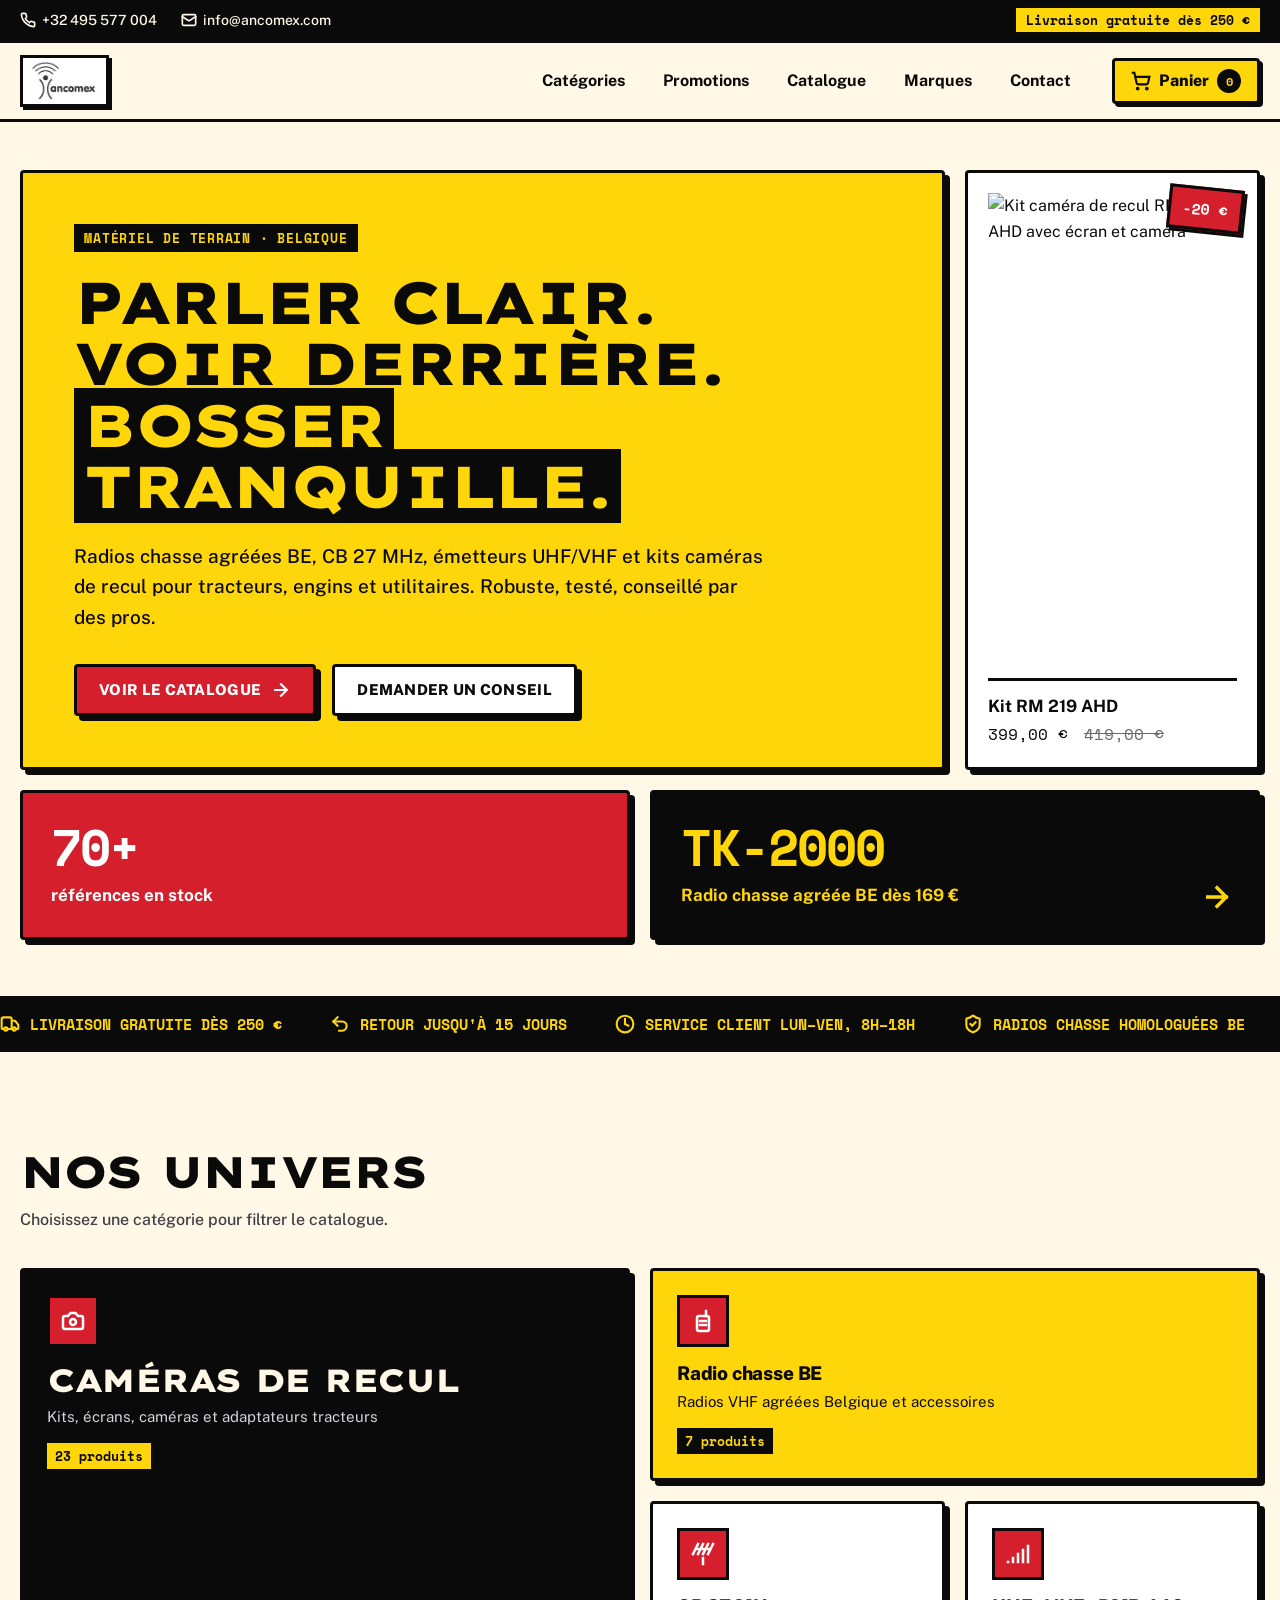
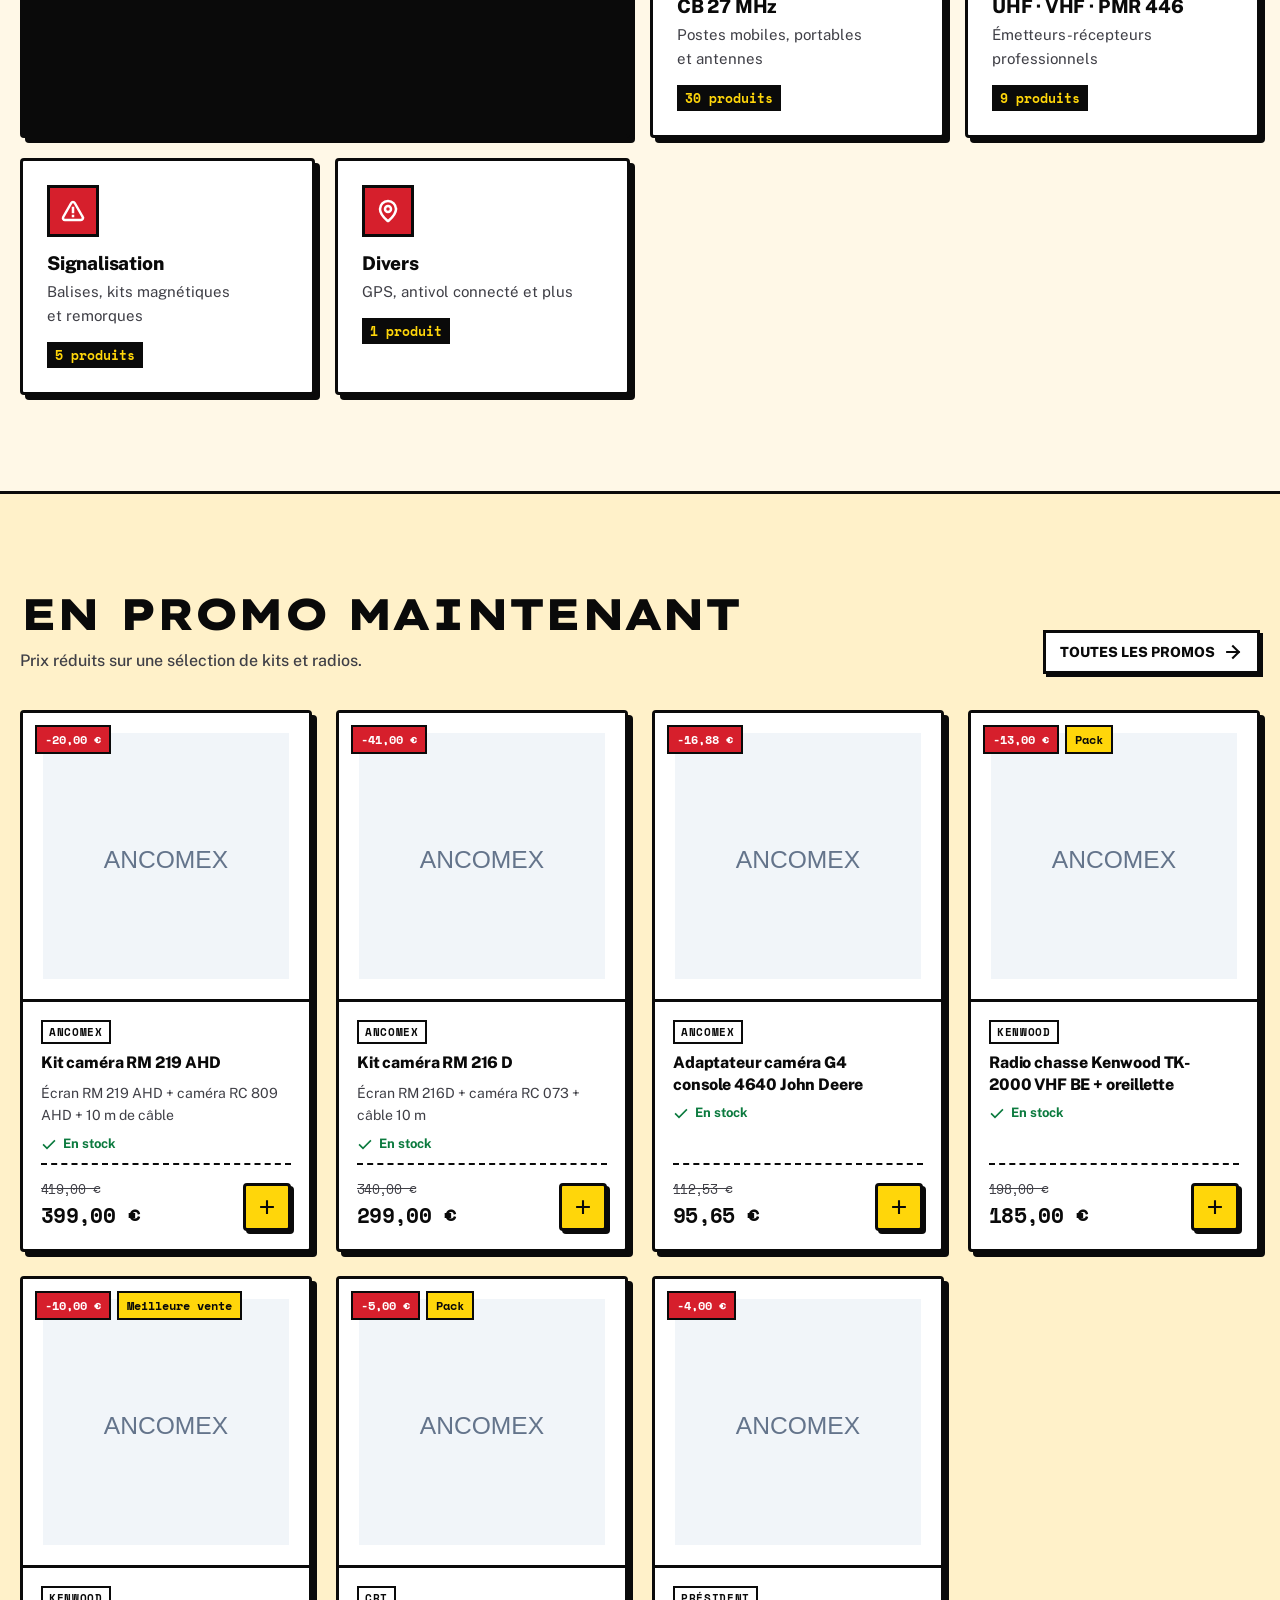
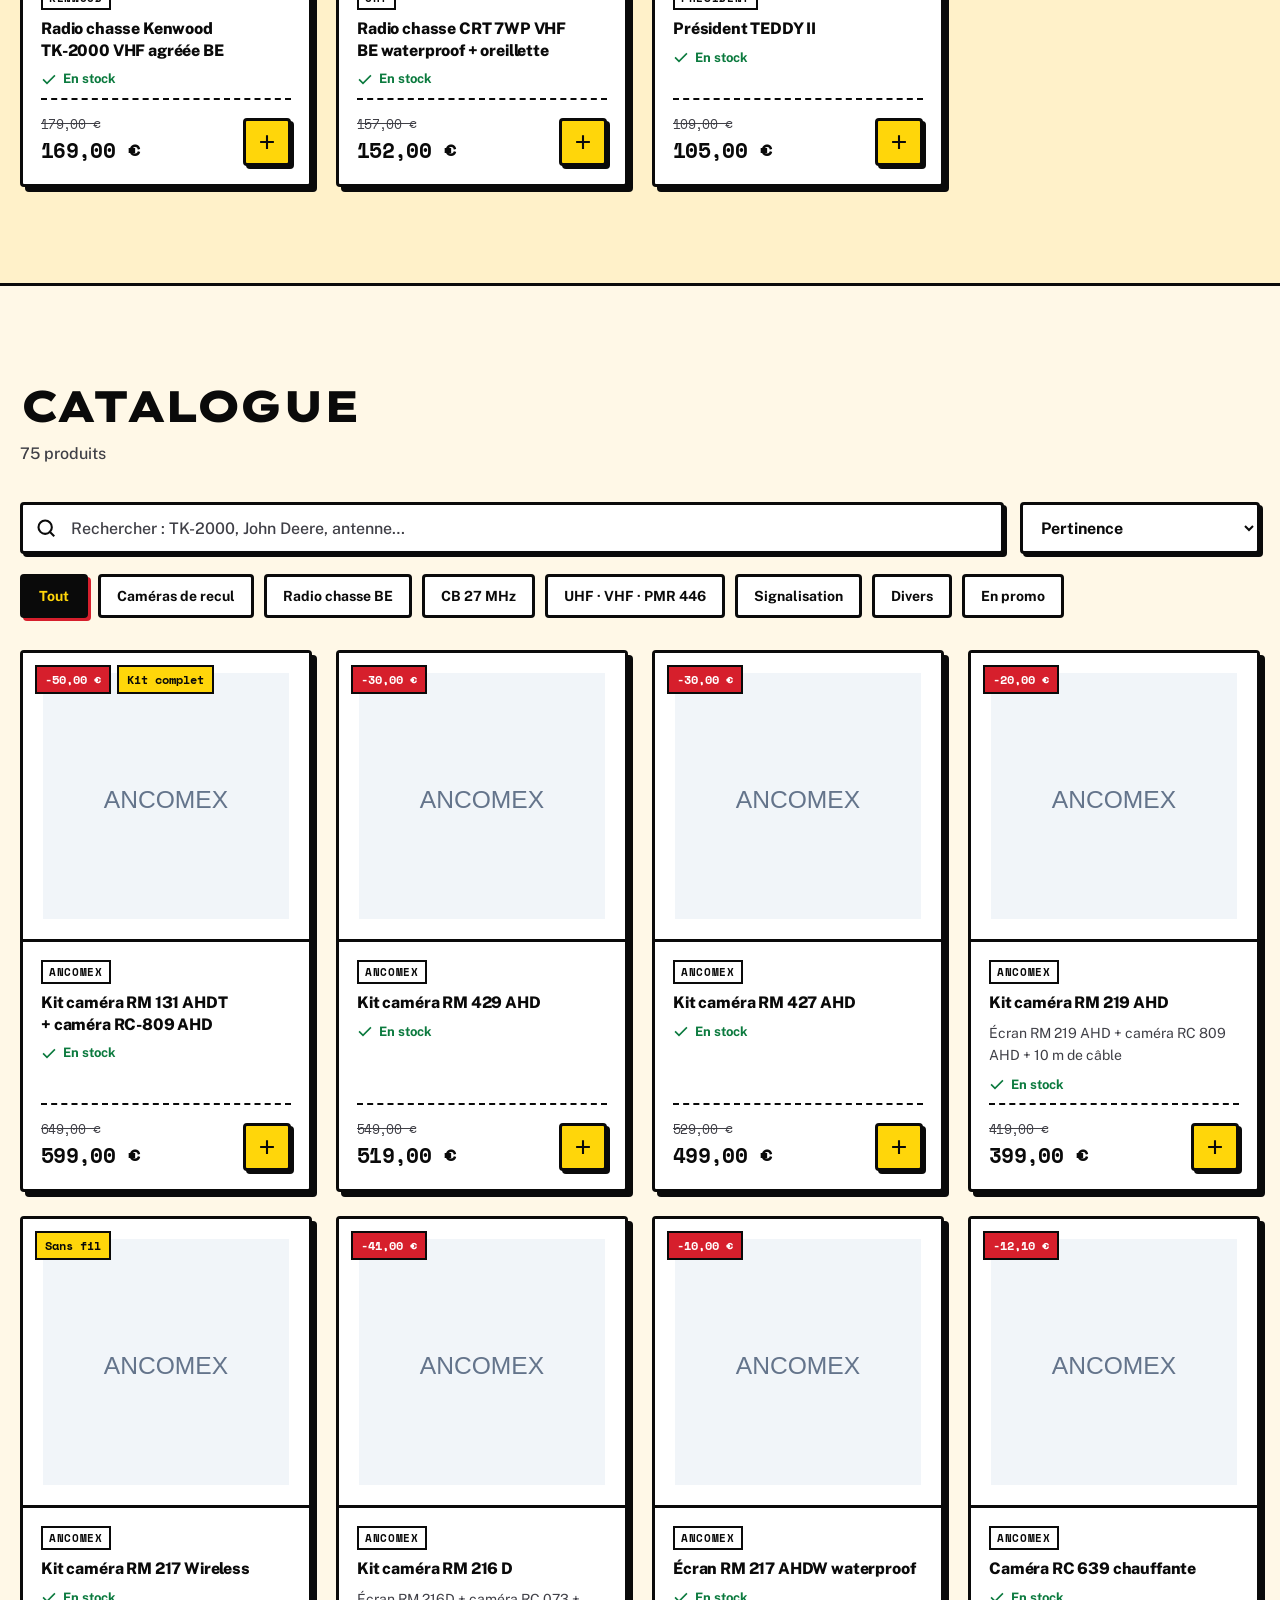
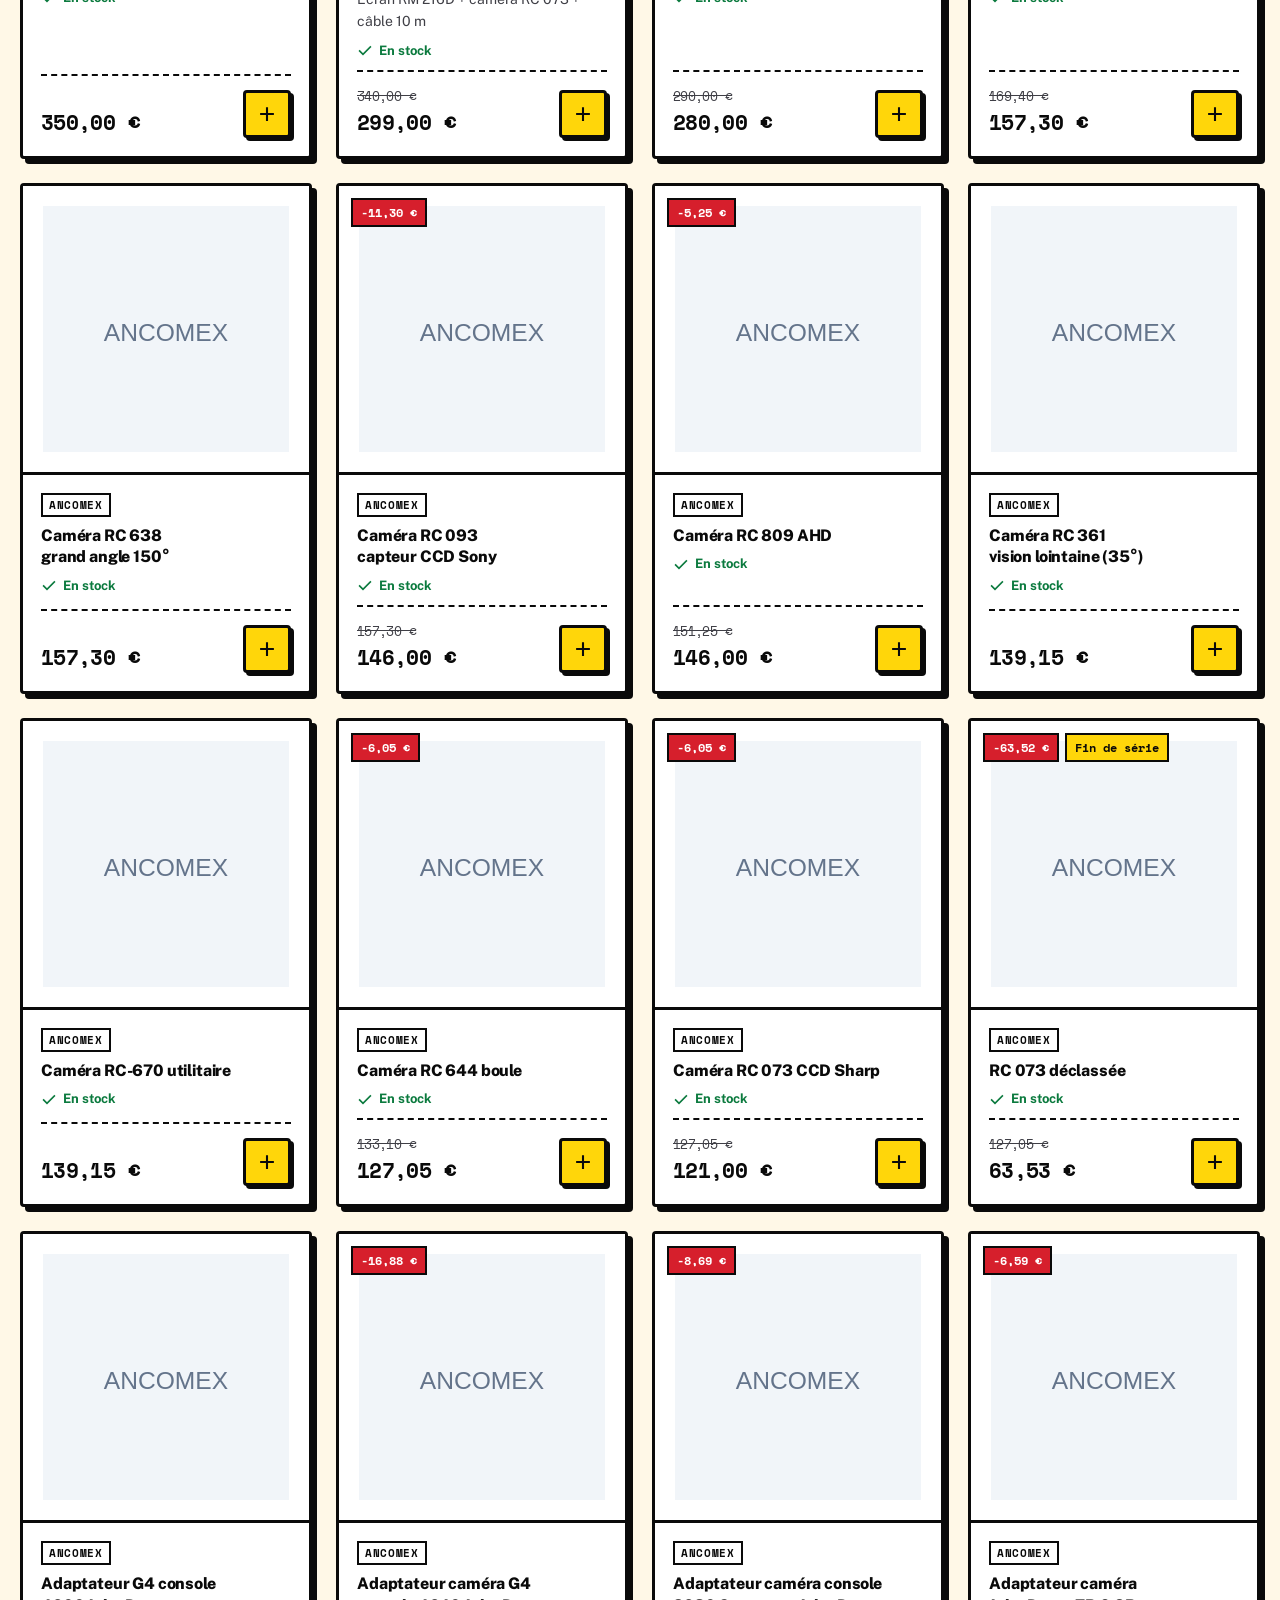
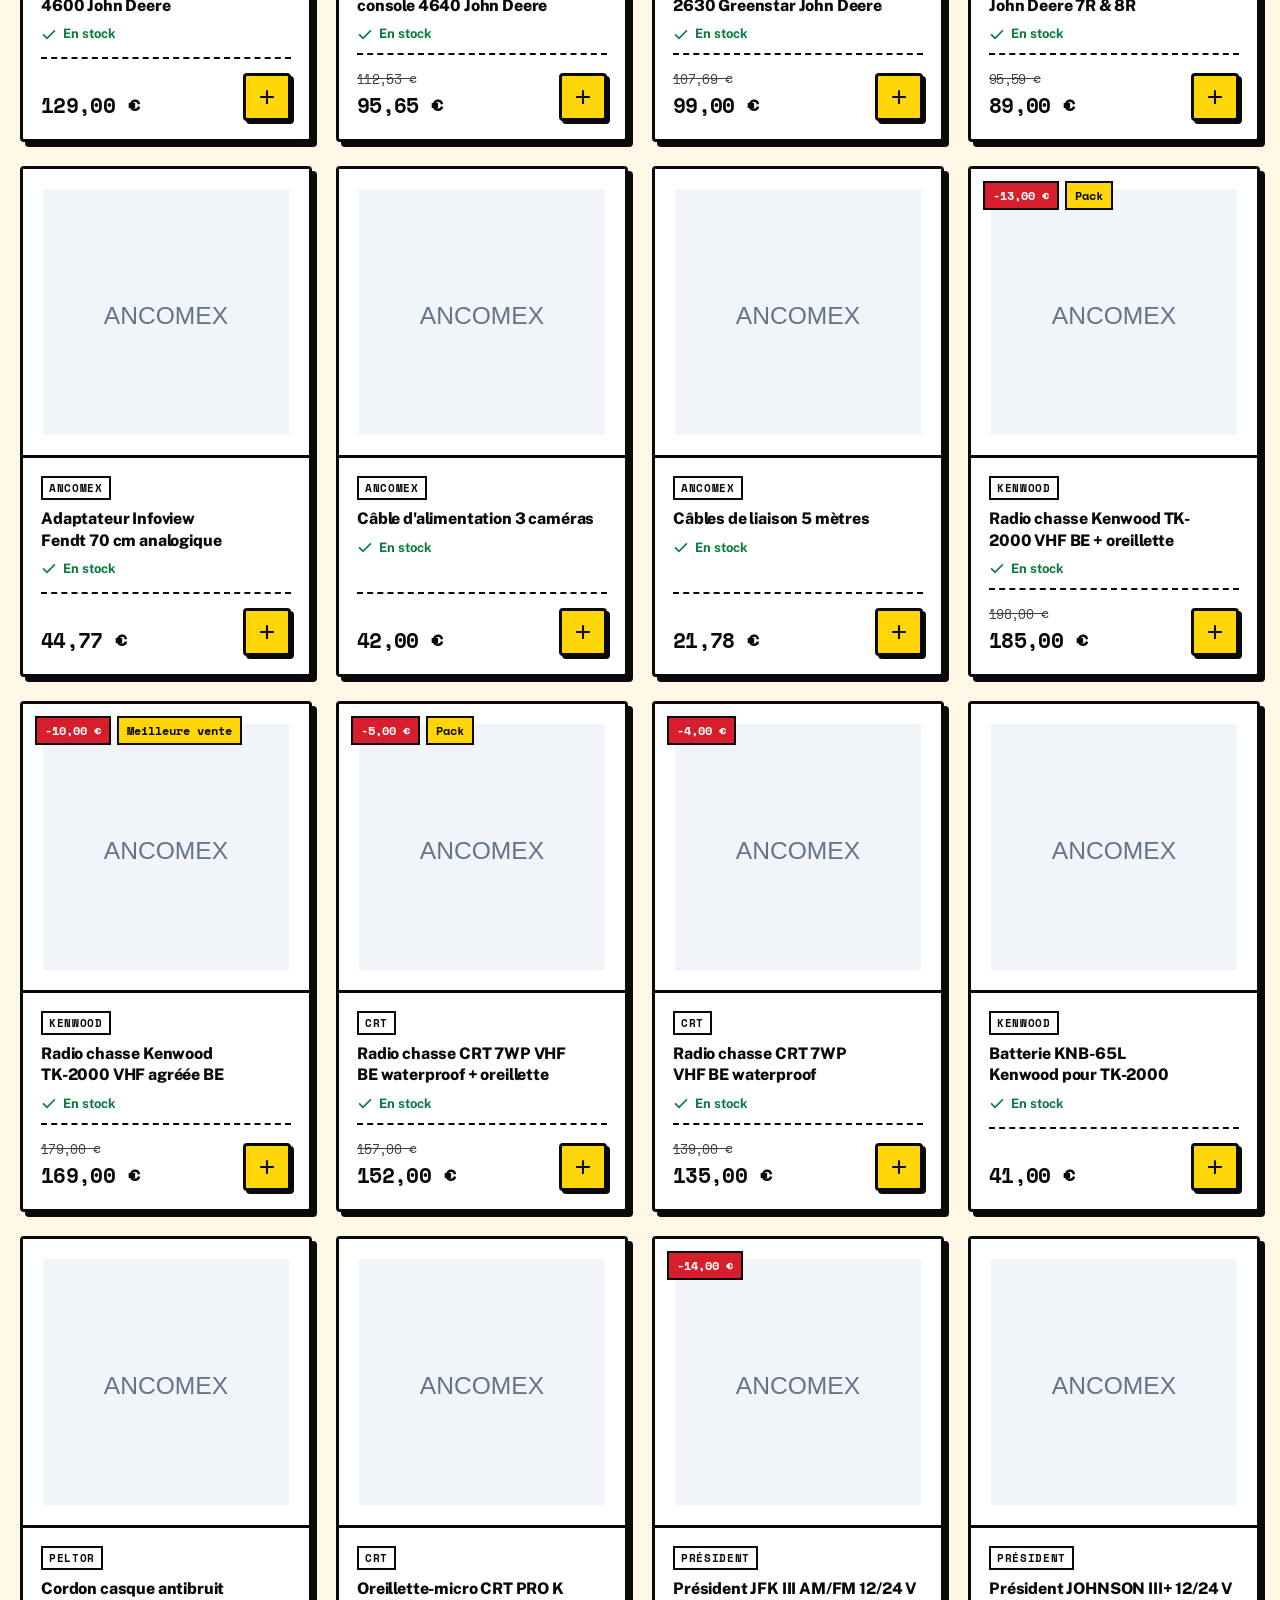
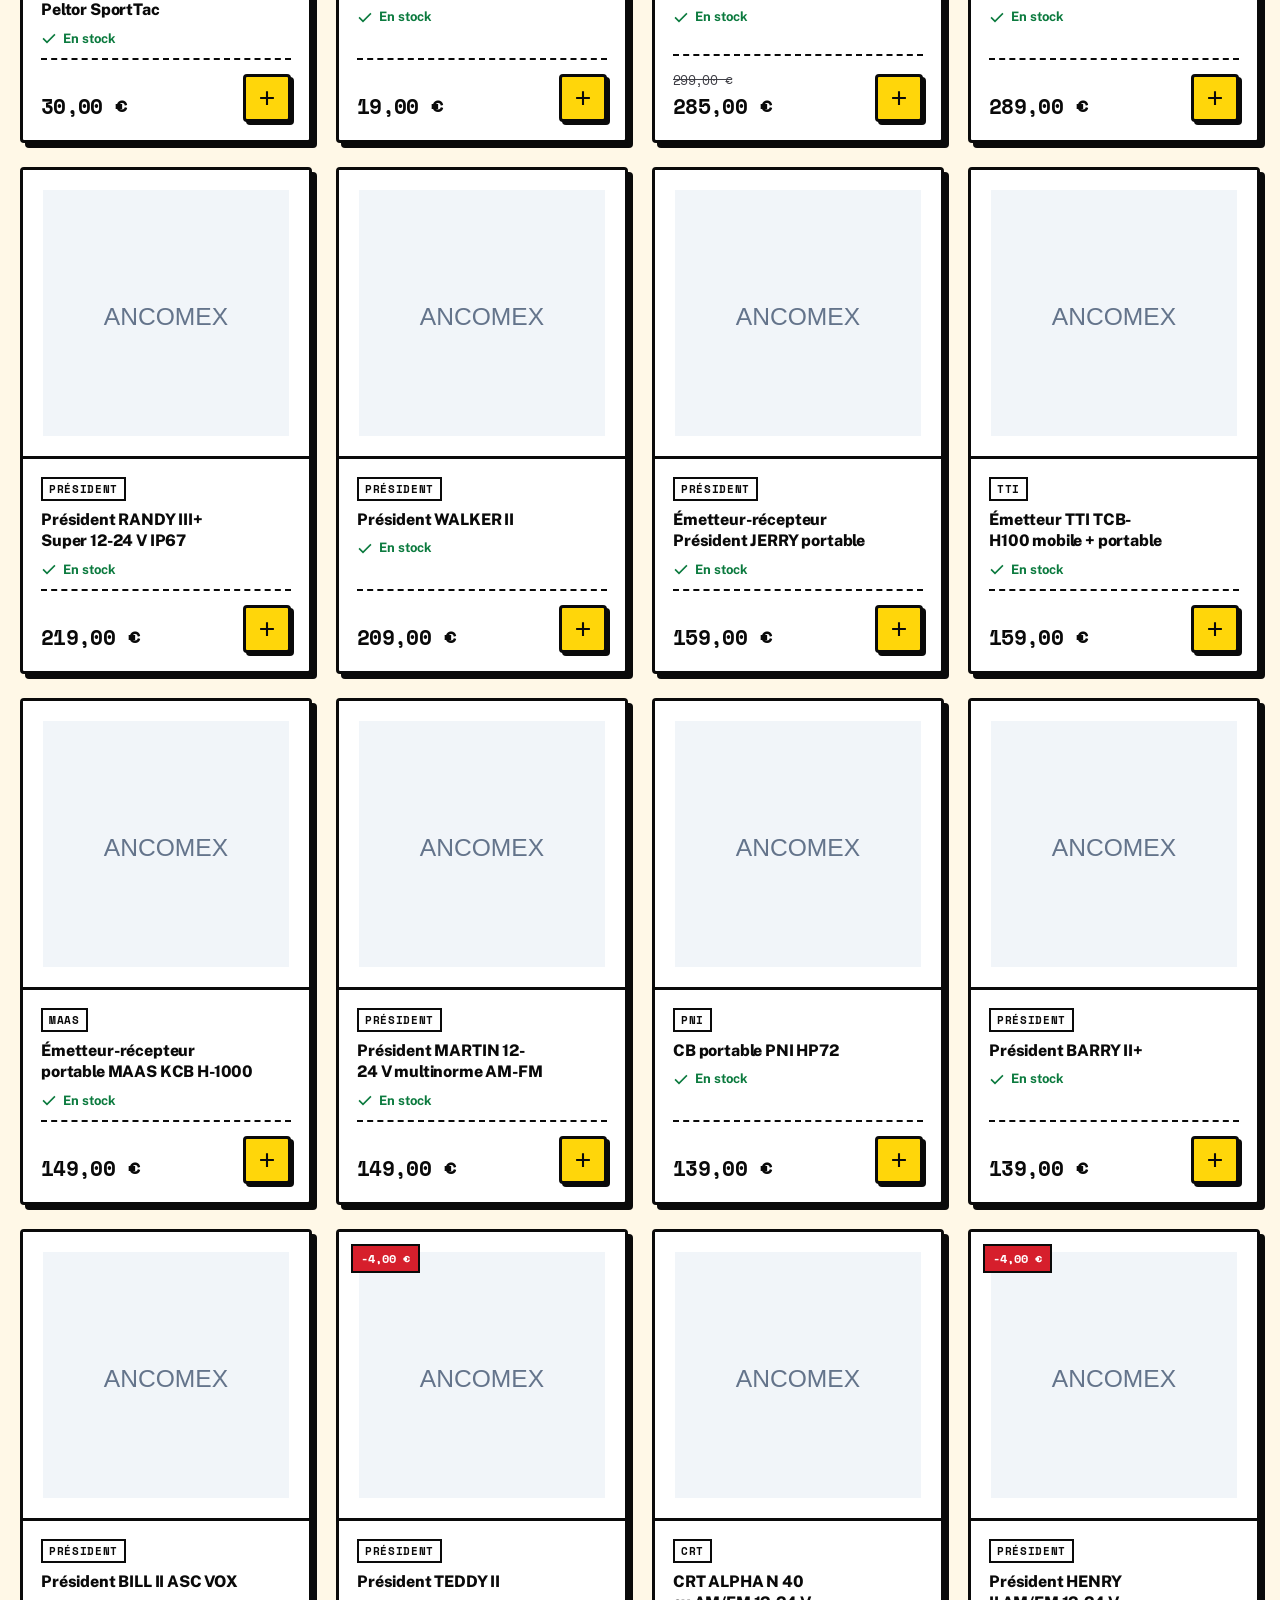
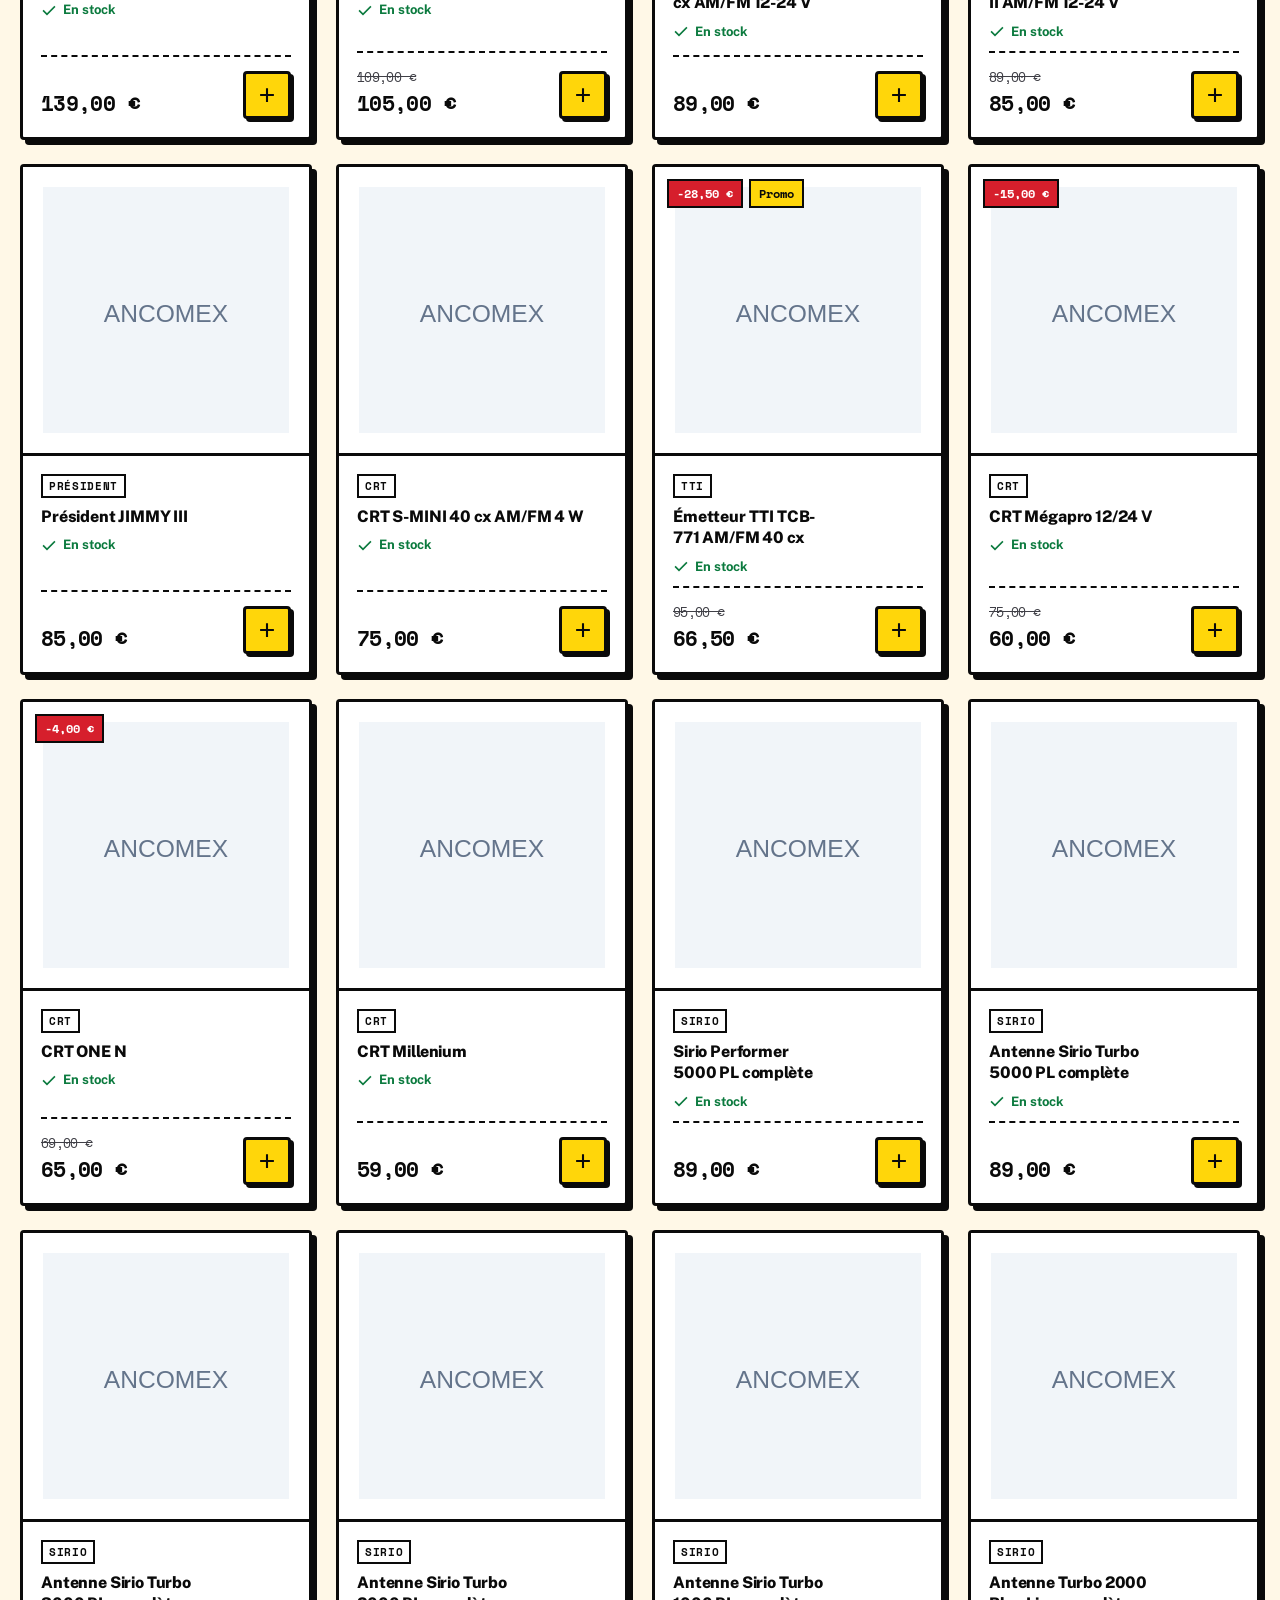
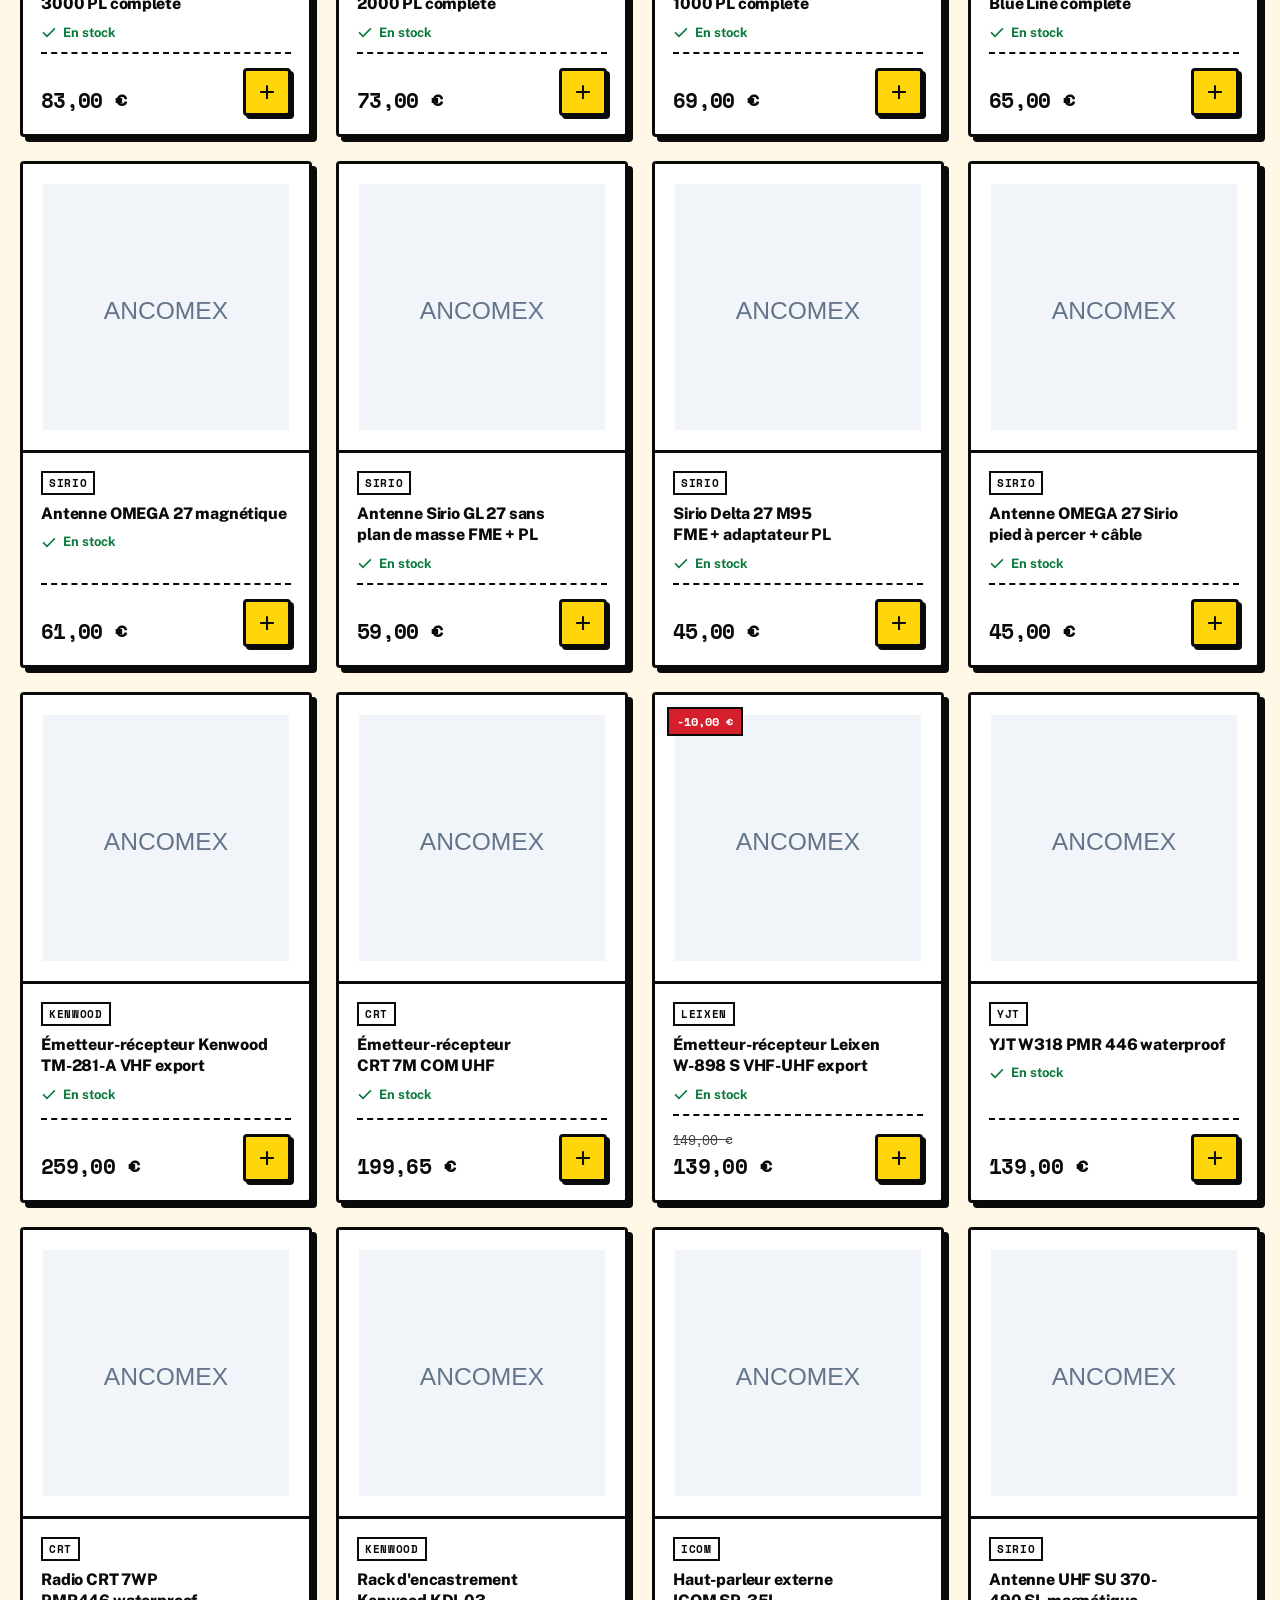
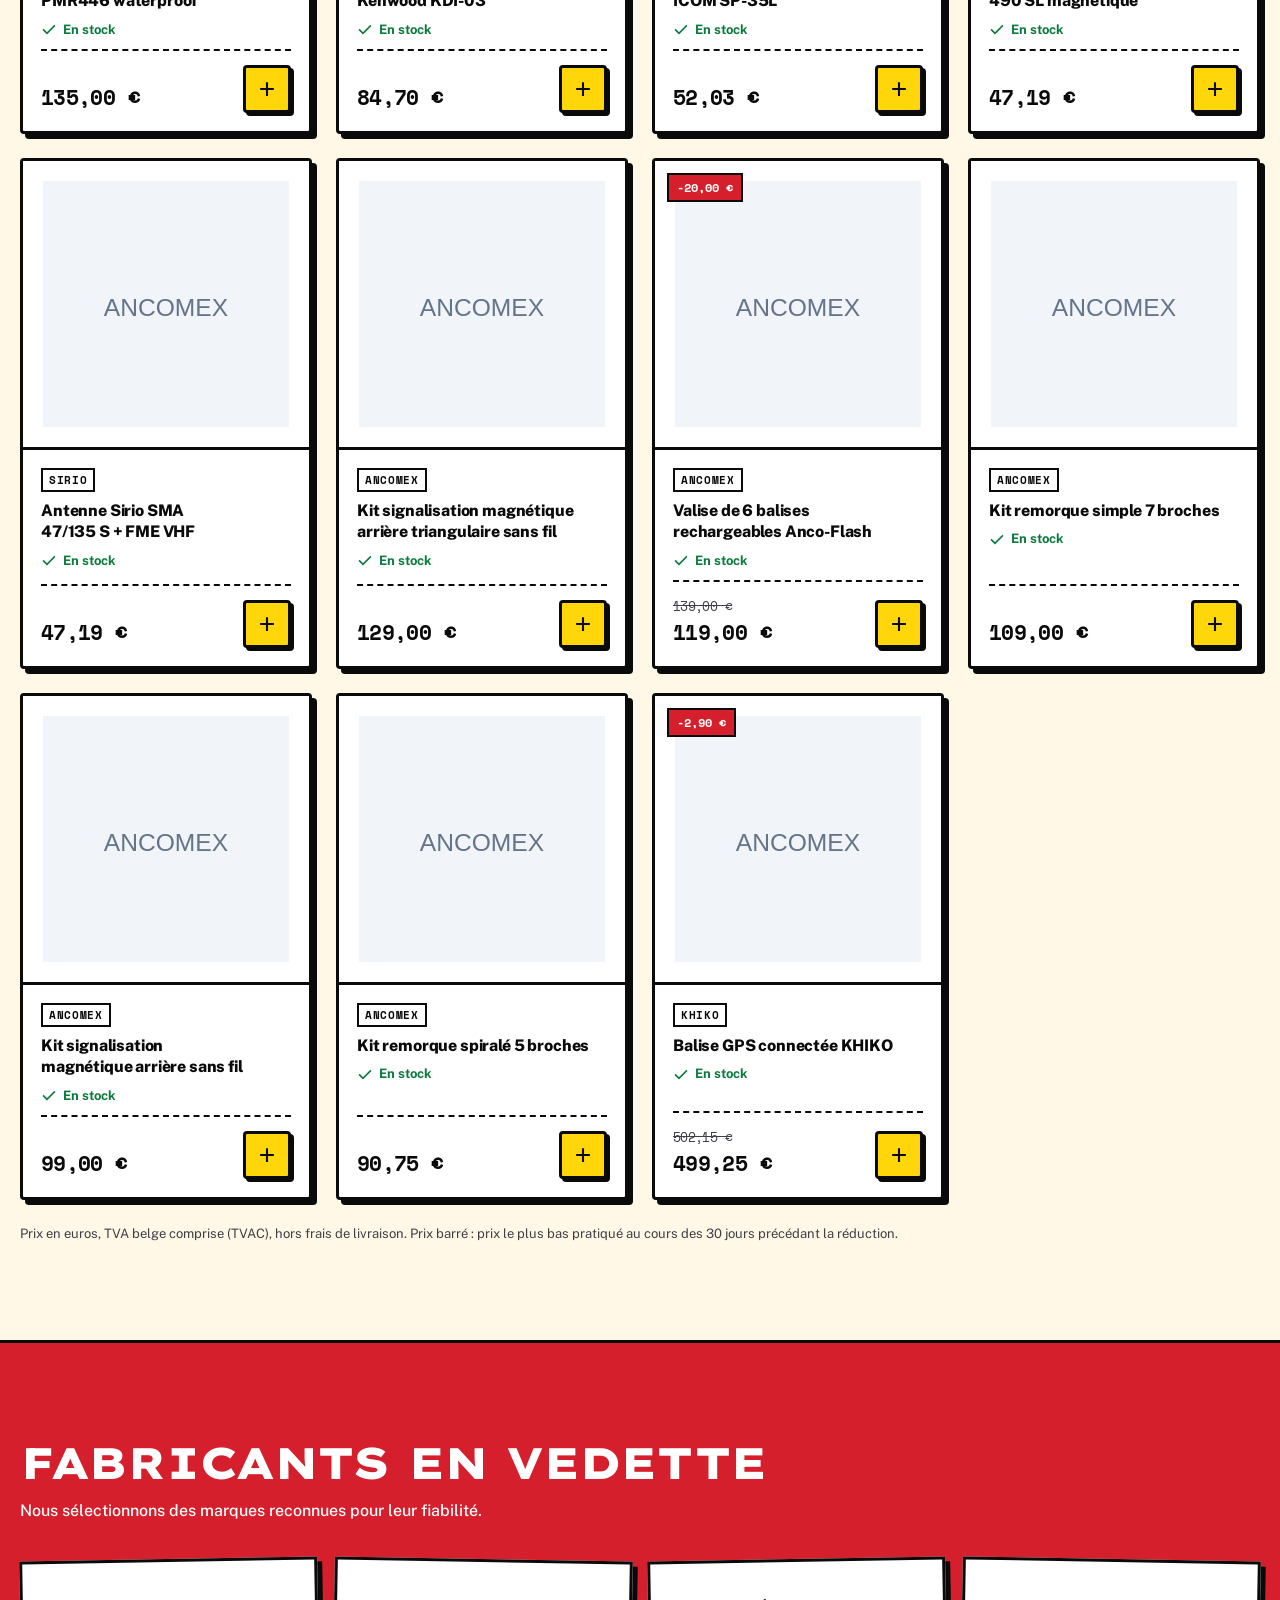
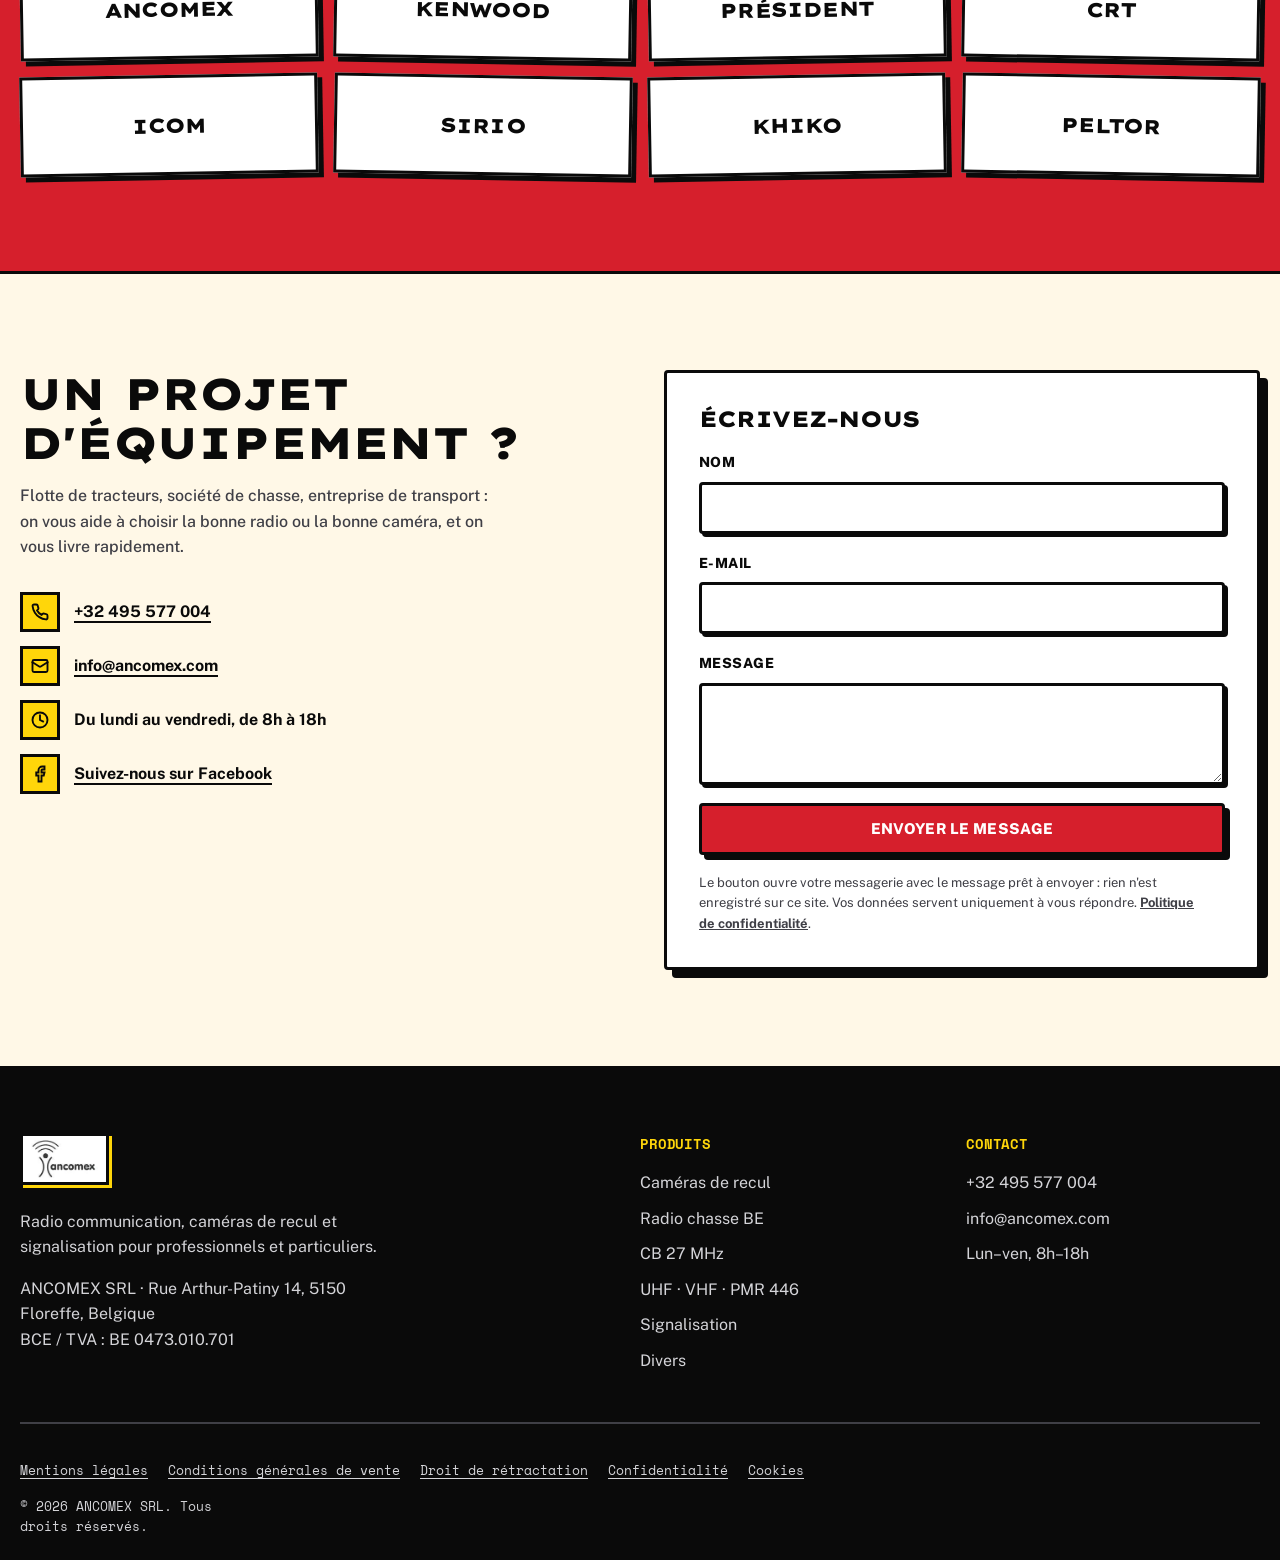
==== commit 3727b05e: "Ajouter le logo Ancomex en haut à gauche Co-Authored-By: Claude Opus 5.5 <noreply@anthropic.com>" ====
--- a/index.html
+++ b/index.html
@@ -7,7 +7,7 @@
   <meta name="description" content="Ancomex srl : radios chasse VHF agréées Belgique, CB 27 MHz, UHF/VHF/PMR 446, kits caméras de recul pour tracteurs et utilitaires, signalisation. Livraison gratuite dès 250 €.">
   <meta name="theme-color" content="#FFD60A">
   <link rel="icon" href="favicon.svg?v=4" type="image/svg+xml">
-  <link rel="stylesheet" href="styles-v5.css">
+  <link rel="stylesheet" href="styles-v6.css">
 </head>
 <body>
   <a class="skip" href="#main">Aller au contenu</a>
@@ -48,8 +48,7 @@
   <header class="header" id="top">
     <div class="container header__in">
       <a class="logo" href="#top" aria-label="Ancomex, accueil">
-        <span class="logo__mark" aria-hidden="true">A</span>
-        <span class="logo__txt">ANCOMEX<small>srl</small></span>
+        <img class="logo__img" src="img/ancomex-logo.jpg" alt="Ancomex" width="160" height="91">
       </a>
       <nav class="nav" id="nav" aria-label="Navigation principale">
         <a href="#categories">Catégories</a>
@@ -207,7 +206,7 @@
   <footer class="footer">
     <div class="container footer__in">
       <div>
-        <a class="logo logo--light" href="#top"><span class="logo__mark" aria-hidden="true">A</span><span class="logo__txt">ANCOMEX<small>srl</small></span></a>
+        <a class="logo logo--light" href="#top" aria-label="Ancomex, retour en haut"><img class="logo__img" src="img/ancomex-logo.jpg" alt="Ancomex" width="160" height="91"></a>
         <p>Radio communication, caméras de recul et signalisation pour professionnels et particuliers.</p>
         <p class="footer__id">ANCOMEX SRL · Rue Arthur-Patiny 14, 5150 Floreffe, Belgique<br>BCE / TVA : BE 0473.010.701</p>
       </div>
--- a/styles-v6.css
+++ b/styles-v6.css
@@ -0,0 +1,375 @@
+/* Polices auto-hébergées (SIL Open Font License) — aucun appel à Google */
+@font-face { font-family: "Lexend Mega"; font-style: normal; font-weight: 600; font-display: swap; src: url("fonts/lexend-mega-600.woff2") format("woff2"); unicode-range: U+0000-00FF, U+0131, U+0152-0153, U+02BB-02BC, U+02C6, U+02DA, U+02DC, U+0304, U+0308, U+0329, U+2000-206F, U+20AC, U+2122, U+2191, U+2193, U+2212, U+2215, U+FEFF, U+FFFD; }
+@font-face { font-family: "Lexend Mega"; font-style: normal; font-weight: 800; font-display: swap; src: url("fonts/lexend-mega-600.woff2") format("woff2"); unicode-range: U+0000-00FF, U+0131, U+0152-0153, U+02BB-02BC, U+02C6, U+02DA, U+02DC, U+0304, U+0308, U+0329, U+2000-206F, U+20AC, U+2122, U+2191, U+2193, U+2212, U+2215, U+FEFF, U+FFFD; }
+@font-face { font-family: "Public Sans"; font-style: normal; font-weight: 400; font-display: swap; src: url("fonts/public-sans-400.woff2") format("woff2"); unicode-range: U+0000-00FF, U+0131, U+0152-0153, U+02BB-02BC, U+02C6, U+02DA, U+02DC, U+0304, U+0308, U+0329, U+2000-206F, U+20AC, U+2122, U+2191, U+2193, U+2212, U+2215, U+FEFF, U+FFFD; }
+@font-face { font-family: "Public Sans"; font-style: normal; font-weight: 500; font-display: swap; src: url("fonts/public-sans-400.woff2") format("woff2"); unicode-range: U+0000-00FF, U+0131, U+0152-0153, U+02BB-02BC, U+02C6, U+02DA, U+02DC, U+0304, U+0308, U+0329, U+2000-206F, U+20AC, U+2122, U+2191, U+2193, U+2212, U+2215, U+FEFF, U+FFFD; }
+@font-face { font-family: "Public Sans"; font-style: normal; font-weight: 700; font-display: swap; src: url("fonts/public-sans-400.woff2") format("woff2"); unicode-range: U+0000-00FF, U+0131, U+0152-0153, U+02BB-02BC, U+02C6, U+02DA, U+02DC, U+0304, U+0308, U+0329, U+2000-206F, U+20AC, U+2122, U+2191, U+2193, U+2212, U+2215, U+FEFF, U+FFFD; }
+@font-face { font-family: "Public Sans"; font-style: normal; font-weight: 800; font-display: swap; src: url("fonts/public-sans-400.woff2") format("woff2"); unicode-range: U+0000-00FF, U+0131, U+0152-0153, U+02BB-02BC, U+02C6, U+02DA, U+02DC, U+0304, U+0308, U+0329, U+2000-206F, U+20AC, U+2122, U+2191, U+2193, U+2212, U+2215, U+FEFF, U+FFFD; }
+@font-face { font-family: "Space Mono"; font-style: normal; font-weight: 400; font-display: swap; src: url("fonts/space-mono-400.woff2") format("woff2"); unicode-range: U+0000-00FF, U+0131, U+0152-0153, U+02BB-02BC, U+02C6, U+02DA, U+02DC, U+0304, U+0308, U+0329, U+2000-206F, U+20AC, U+2122, U+2191, U+2193, U+2212, U+2215, U+FEFF, U+FFFD; }
+@font-face { font-family: "Space Mono"; font-style: normal; font-weight: 700; font-display: swap; src: url("fonts/space-mono-700.woff2") format("woff2"); unicode-range: U+0000-00FF, U+0131, U+0152-0153, U+02BB-02BC, U+02C6, U+02DA, U+02DC, U+0304, U+0308, U+0329, U+2000-206F, U+20AC, U+2122, U+2191, U+2193, U+2212, U+2215, U+FEFF, U+FFFD; }
+
+/* Ancomex — UI UX Pro Max: Neubrutalism + Bento Box Grid
+   Hard 3px borders, 5px offset shadows, flat saturated colors, no gradients.
+   Type: Lexend Mega (display) + Public Sans (body) + Space Mono (data). */
+:root {
+  --ink: #0A0A0A;
+  --paper: #FFF8E7;
+  --surface: #FFFFFF;
+  --surface-2: #FFF1C9;
+  --yellow: #FFD60A;
+  --red: #D61F2C;
+  --red-press: #B3141F;
+  --blue: #2B59FF;
+  --green: #0B7A3E;
+  --fg: #0A0A0A;
+  --muted: #3F3F46;
+  --on-red: #FFFFFF;
+  --line: var(--ink);
+  --shadow-c: var(--ink);
+  --bw: 3px;
+  --sh: 5px;
+  --radius: 4px;
+  --font-display: "Lexend Mega", "Arial Black", sans-serif;
+  --font-body: "Public Sans", system-ui, sans-serif;
+  --font-mono: "Space Mono", ui-monospace, monospace;
+  --ease: cubic-bezier(.3, .7, .2, 1);
+  color-scheme: light;
+}
+@media (prefers-color-scheme: dark) {
+  :root:not([data-theme="light"]) {
+    --paper: #111111; --surface: #1C1C1C; --surface-2: #26231A;
+    --fg: #FFF8E7; --muted: #D4D4D8; --line: #FFF8E7; --shadow-c: #FFD60A;
+    --red: #E5323E; --green: #34D27B;
+    color-scheme: dark;
+  }
+}
+
+*, *::before, *::after { box-sizing: border-box; }
+html { scroll-behavior: smooth; scroll-padding-top: 96px; -webkit-text-size-adjust: 100%; }
+body { margin: 0; background: var(--paper); color: var(--fg); font: 400 16px/1.6 var(--font-body); overflow-x: hidden; }
+img { max-width: 100%; display: block; }
+h1, h2, h3, h4 { margin: 0; line-height: 1.1; text-wrap: balance; }
+h1, h2 { font-family: var(--font-display); font-weight: 800; letter-spacing: -.04em; text-transform: uppercase; }
+h3, h4 { font-family: var(--font-body); font-weight: 800; letter-spacing: -.01em; }
+p { margin: 0; text-wrap: pretty; }
+a { color: inherit; }
+button { font: inherit; color: inherit; cursor: pointer; }
+mark { background: var(--yellow); color: var(--ink); padding: 0 .15em; box-decoration-break: clone; -webkit-box-decoration-break: clone; }
+.mono { font-family: var(--font-mono); font-variant-numeric: tabular-nums; }
+:focus-visible { outline: 3px solid var(--blue); outline-offset: 3px; }
+.sr-only { position: absolute; width: 1px; height: 1px; overflow: hidden; clip: rect(0 0 0 0); white-space: nowrap; }
+.skip { position: absolute; left: 16px; top: -60px; z-index: 100; background: var(--yellow); color: var(--ink); border: var(--bw) solid var(--ink); padding: 10px 16px; font-weight: 800; }
+.skip:focus { top: 12px; }
+.container { width: min(1240px, 100% - 32px); margin-inline: auto; }
+.ic { width: 20px; height: 20px; fill: none; stroke: currentColor; stroke-width: 2.5; stroke-linecap: square; stroke-linejoin: miter; flex: none; }
+
+/* Shared brutal box */
+.card, .tile, .cat, .form, .search input, .select select, .field input, .field textarea, .chip, .btn, .btn-icon, .btn-cart, .add, .drawer, .modal, .toast, .summary, .qty, .line img {
+  border: var(--bw) solid var(--line);
+  border-radius: var(--radius);
+}
+.lift { box-shadow: var(--sh) var(--sh) 0 var(--shadow-c); }
+
+/* Topbar */
+.topbar { background: var(--ink); color: #FFF8E7; font-size: 14px; font-weight: 500; border-bottom: var(--bw) solid var(--ink); }
+.topbar__in { display: flex; gap: 24px; align-items: center; min-height: 40px; flex-wrap: wrap; }
+.topbar a { display: inline-flex; gap: 6px; align-items: center; text-decoration: none; }
+.topbar a:hover { text-decoration: underline; text-underline-offset: 3px; }
+.topbar .ic { width: 16px; height: 16px; }
+.topbar__note { margin-left: auto; background: var(--yellow); color: var(--ink); padding: 2px 10px; font-weight: 800; font-family: var(--font-mono); font-size: 13px; }
+@media (max-width: 640px) { .topbar__note, .topbar a[href^="mailto"] { display: none; } }
+
+/* Header */
+.header { position: sticky; top: 0; z-index: 40; background: var(--paper); border-bottom: var(--bw) solid var(--line); }
+.header__in { display: flex; align-items: center; gap: 24px; min-height: 76px; }
+.logo { display: inline-flex; align-items: center; gap: 10px; text-decoration: none; }
+.logo__mark { width: 44px; height: 44px; display: grid; place-items: center; background: var(--red); color: #fff; font: 800 22px var(--font-display); border: var(--bw) solid var(--ink); box-shadow: 3px 3px 0 var(--ink); }
+.logo__txt { font: 800 18px/1 var(--font-display); letter-spacing: -.03em; }
+.logo__txt small { font: 700 11px var(--font-mono); margin-left: 6px; letter-spacing: 0; }
+.nav { display: flex; gap: 4px; margin-left: auto; }
+.nav a { text-decoration: none; font-weight: 700; padding: 10px 14px; border: var(--bw) solid transparent; transition: background-color .15s, border-color .15s; }
+.nav a:hover { background: var(--yellow); color: var(--ink); border-color: var(--ink); }
+.header__actions { display: flex; gap: 10px; align-items: center; }
+.btn-icon { width: 46px; height: 46px; display: inline-grid; place-items: center; background: var(--surface); box-shadow: 3px 3px 0 var(--shadow-c); transition: transform .12s var(--ease), box-shadow .12s var(--ease); }
+.btn-icon:hover { background: var(--yellow); color: var(--ink); }
+.btn-icon:active, .btn-cart:active, .btn:active, .add:active { transform: translate(3px, 3px); box-shadow: 0 0 0 var(--shadow-c); }
+.nav-toggle { display: none; }
+.btn-cart { position: relative; display: inline-flex; align-items: center; gap: 8px; height: 46px; padding: 0 16px; background: var(--yellow); color: var(--ink); font-weight: 800; box-shadow: 3px 3px 0 var(--shadow-c); transition: transform .12s var(--ease), box-shadow .12s var(--ease); }
+.btn-cart:hover { background: #FFE14D; }
+.badge { min-width: 24px; height: 24px; padding: 0 6px; background: var(--ink); color: var(--yellow); font: 700 12px var(--font-mono); display: inline-grid; place-items: center; border-radius: 99px; }
+.badge.bump { animation: bump .35s var(--ease); }
+@keyframes bump { 40% { transform: scale(1.4) rotate(-8deg); } }
+@media (max-width: 880px) {
+  .nav-toggle { display: inline-grid; }
+  .nav { position: absolute; inset: 76px 0 auto; flex-direction: column; background: var(--paper); border-bottom: var(--bw) solid var(--line); padding: 8px 16px 16px; gap: 4px; display: none; }
+  .nav.open { display: flex; }
+  .nav a { padding: 14px 12px; border-color: var(--line); }
+  .header__actions { margin-left: auto; }
+}
+@media (max-width: 420px) { .btn-cart__label { display: none; } .logo__txt { font-size: 15px; } }
+
+/* Buttons */
+.btn { display: inline-flex; align-items: center; justify-content: center; gap: 10px; min-height: 52px; padding: 0 22px; font-weight: 800; text-decoration: none; text-transform: uppercase; letter-spacing: .02em; font-size: 15px; box-shadow: var(--sh) var(--sh) 0 var(--shadow-c); transition: transform .12s var(--ease), box-shadow .12s var(--ease), background-color .15s; }
+.btn:hover { transform: translate(-2px, -2px); box-shadow: calc(var(--sh) + 2px) calc(var(--sh) + 2px) 0 var(--shadow-c); }
+.btn--primary { background: var(--red); color: var(--on-red); }
+.btn--primary:hover { background: var(--red-press); }
+.btn--light { background: var(--surface); color: var(--fg); }
+.btn--light:hover { background: var(--yellow); color: var(--ink); }
+.btn--block { width: 100%; }
+.btn[disabled] { opacity: .45; cursor: not-allowed; transform: none; }
+.link { display: inline-flex; gap: 8px; align-items: center; font-weight: 800; text-decoration: none; min-height: 44px; padding: 0 14px; border: var(--bw) solid var(--line); background: var(--surface); box-shadow: 3px 3px 0 var(--shadow-c); text-transform: uppercase; font-size: 14px; transition: background-color .15s; }
+.link:hover { background: var(--yellow); color: var(--ink); }
+
+/* Hero bento */
+.hero { padding-block: clamp(24px, 4vw, 48px) clamp(32px, 5vw, 56px); }
+.bento { display: grid; grid-template-columns: repeat(4, 1fr); grid-auto-rows: minmax(150px, auto); gap: 20px; }
+.tile { position: relative; background: var(--surface); box-shadow: var(--sh) var(--sh) 0 var(--shadow-c); padding: 28px; overflow: hidden; text-decoration: none; }
+a.tile { transition: transform .15s var(--ease), box-shadow .15s var(--ease); }
+a.tile:hover { transform: translate(-3px, -3px); box-shadow: calc(var(--sh) + 3px) calc(var(--sh) + 3px) 0 var(--shadow-c); }
+.tile--hero { grid-column: span 3; grid-row: span 2; background: var(--yellow); color: var(--ink); display: flex; flex-direction: column; justify-content: center; padding: clamp(28px, 4vw, 56px); }
+.tile--hero mark { background: var(--ink); color: var(--yellow); }
+.eyebrow { display: inline-block; align-self: flex-start; font: 700 13px var(--font-mono); text-transform: uppercase; letter-spacing: .06em; background: var(--ink); color: var(--yellow); padding: 4px 10px; margin-bottom: 20px; }
+.hero h1 { font-size: clamp(30px, 4.6vw, 62px); line-height: 1.04; }
+.lead { margin-top: 24px; font-size: clamp(16px, 1.5vw, 19px); font-weight: 500; max-width: 58ch; }
+.tile--hero .lead { color: var(--ink); }
+.hero__cta { display: flex; gap: 16px; flex-wrap: wrap; margin-top: 32px; }
+.tile--hero .btn { --shadow-c: var(--ink); border-color: var(--ink); }
+.tile--hero .btn--light { background: #fff; color: var(--ink); }
+.tile--product { grid-row: span 2; background: #fff; color: var(--ink); display: flex; flex-direction: column; padding: 20px; }
+.tile--product img { flex: 1; width: 100%; object-fit: contain; min-height: 180px; }
+.tile__caption { display: flex; flex-direction: column; gap: 2px; border-top: var(--bw) solid var(--ink); padding-top: 12px; margin-top: 8px; }
+.tile__caption strong { font-size: 17px; }
+.tile__caption s { opacity: .6; margin-left: 6px; }
+.sticker { position: absolute; top: 14px; right: 14px; z-index: 1; background: var(--red); color: #fff; font: 800 15px var(--font-mono); padding: 8px 12px; border: var(--bw) solid var(--ink); transform: rotate(6deg); box-shadow: 3px 3px 0 var(--ink); }
+.tile--stat { grid-column: span 2; display: flex; flex-direction: column; justify-content: space-between; gap: 8px; }
+.tile--stat strong { font-size: clamp(32px, 4vw, 52px); font-weight: 700; line-height: 1; letter-spacing: -.04em; }
+.tile--stat span { font-weight: 700; font-size: 17px; }
+.tile--red { background: var(--red); color: #fff; }
+.tile--black { background: var(--ink); color: var(--yellow); }
+@media (prefers-color-scheme: dark) { :root:not([data-theme="light"]) .tile--black { border-color: var(--yellow); } }
+.tile__arrow { position: absolute; right: 24px; bottom: 24px; width: 32px; height: 32px; transition: transform .2s var(--ease); }
+a.tile:hover .tile__arrow { transform: translateX(6px); }
+@media (max-width: 1000px) {
+  .bento { grid-template-columns: repeat(2, 1fr); }
+  .tile--hero { grid-column: span 2; grid-row: auto; }
+  .tile--product { grid-column: span 2; grid-row: auto; min-height: 340px; }
+  .tile--stat { grid-column: span 1; }
+}
+@media (max-width: 560px) {
+  .bento { grid-template-columns: 1fr; gap: 16px; }
+  .tile--hero, .tile--product, .tile--stat { grid-column: auto; }
+  .tile { padding: 22px; }
+}
+
+/* Ticker */
+.ticker { background: var(--ink); color: var(--yellow); border-block: var(--bw) solid var(--ink); overflow: hidden; }
+.ticker__track { list-style: none; margin: 0; padding: 14px 0; display: flex; gap: 48px; width: max-content; animation: ticker 40s linear infinite; }
+.ticker__track li { display: inline-flex; align-items: center; gap: 10px; font: 700 15px var(--font-mono); text-transform: uppercase; white-space: nowrap; }
+.ticker:hover .ticker__track { animation-play-state: paused; }
+@keyframes ticker { to { transform: translateX(-50%); } }
+
+/* Sections */
+.section { padding-block: clamp(56px, 8vw, 96px); }
+.section--alt { background: var(--surface-2); border-block: var(--bw) solid var(--line); }
+.section--dark { background: var(--red); color: #fff; border-block: var(--bw) solid var(--ink); }
+.section__head { margin-bottom: 36px; }
+.section__head--row { display: flex; justify-content: space-between; align-items: end; gap: 16px; flex-wrap: wrap; }
+.section__head h2 { font-size: clamp(26px, 3.6vw, 44px); }
+.section__head p { color: var(--muted); margin-top: 10px; font-weight: 500; }
+.section--dark .section__head p { color: #fff; }
+
+/* Categories bento */
+.cats { display: grid; grid-template-columns: repeat(4, 1fr); gap: 20px; }
+.cat { display: flex; flex-direction: column; gap: 16px; text-align: left; padding: 24px; background: var(--surface); box-shadow: var(--sh) var(--sh) 0 var(--shadow-c); transition: transform .15s var(--ease), box-shadow .15s var(--ease), background-color .15s; min-height: 200px; }
+.cat:hover { transform: translate(-3px, -3px); box-shadow: calc(var(--sh) + 3px) calc(var(--sh) + 3px) 0 var(--shadow-c); background: var(--yellow); color: var(--ink); }
+.cat:hover p { color: var(--ink); }
+.cat:nth-child(1) { grid-column: span 2; grid-row: span 2; background: var(--ink); color: #FFF8E7; }
+.cat:nth-child(1) p { color: #D4D4D8; }
+.cat:nth-child(1) h3 { font: 800 clamp(22px, 2.6vw, 32px)/1.1 var(--font-display); letter-spacing: -.04em; text-transform: uppercase; }
+.cat:nth-child(2) { grid-column: span 2; background: var(--yellow); color: var(--ink); }
+.cat:nth-child(2) p { color: var(--ink); }
+.cat:nth-child(1):hover { background: var(--red); color: #fff; }
+.cat:nth-child(1):hover p { color: #fff; }
+.cat:nth-child(2):hover { background: #fff; }
+.cat .ic { width: 52px; height: 52px; padding: 11px; background: var(--red); color: #fff; border: var(--bw) solid var(--ink); }
+.cat h3 { font-size: 19px; }
+.cat p { color: var(--muted); font-size: 15px; margin-top: 6px; }
+.cat__count { display: inline-block; margin-top: 14px; font: 700 13px var(--font-mono); background: var(--ink); color: var(--yellow); padding: 3px 8px; }
+.cat:nth-child(1) .cat__count { background: var(--yellow); color: var(--ink); }
+@media (prefers-color-scheme: dark) { :root:not([data-theme="light"]) .cat:nth-child(1) { background: #000; } :root:not([data-theme="light"]) .cat__count { background: var(--yellow); color: var(--ink); } }
+@media (max-width: 1000px) { .cats { grid-template-columns: repeat(2, 1fr); } .cat:nth-child(1) { grid-row: auto; } }
+@media (max-width: 560px) { .cats { grid-template-columns: 1fr; } .cat:nth-child(1), .cat:nth-child(2) { grid-column: auto; } .cat { min-height: 0; } }
+
+/* Toolbar + chips */
+.toolbar { display: flex; gap: 16px; margin-bottom: 20px; flex-wrap: wrap; }
+.search { flex: 1 1 320px; position: relative; display: flex; align-items: center; }
+.search .ic { position: absolute; left: 16px; pointer-events: none; }
+.search input, .select select, .field input, .field textarea { width: 100%; min-height: 52px; background: var(--surface); color: var(--fg); font: 500 16px var(--font-body); padding: 10px 14px; box-shadow: 3px 3px 0 var(--shadow-c); transition: box-shadow .12s, transform .12s; }
+.search input { padding-left: 48px; }
+.search input::placeholder { color: var(--muted); }
+.search input:focus, .select select:focus, .field input:focus, .field textarea:focus { outline: none; background: var(--surface-2); box-shadow: var(--sh) var(--sh) 0 var(--blue); }
+.select { flex: 0 0 240px; }
+.select select { font-weight: 700; cursor: pointer; }
+@media (max-width: 560px) { .select { flex: 1 1 100%; } }
+.chips { display: flex; gap: 10px; flex-wrap: wrap; margin-bottom: 32px; }
+.chip { min-height: 44px; padding: 0 16px; background: var(--surface); font-weight: 700; font-size: 14px; white-space: nowrap; transition: background-color .15s, transform .12s, box-shadow .12s; }
+.chip:hover { background: var(--yellow); color: var(--ink); }
+.chip[aria-pressed="true"] { background: var(--ink); color: var(--yellow); box-shadow: 3px 3px 0 var(--red); }
+@media (prefers-color-scheme: dark) { :root:not([data-theme="light"]) .chip[aria-pressed="true"] { background: var(--yellow); color: var(--ink); } }
+
+/* Product grid */
+.grid { display: grid; grid-template-columns: repeat(auto-fill, minmax(250px, 1fr)); gap: 24px; }
+.product { display: flex; flex-direction: column; background: var(--surface); box-shadow: var(--sh) var(--sh) 0 var(--shadow-c); transition: transform .15s var(--ease), box-shadow .15s var(--ease); }
+.product:hover { transform: translate(-3px, -3px); box-shadow: calc(var(--sh) + 3px) calc(var(--sh) + 3px) 0 var(--shadow-c); }
+.product__media { position: relative; aspect-ratio: 1; background: #fff; padding: 20px; border-bottom: var(--bw) solid var(--line); }
+.product__media img { width: 100%; height: 100%; object-fit: contain; transition: transform .3s var(--ease); }
+.product:hover .product__media img { transform: scale(1.05) rotate(-1.5deg); }
+.product__tags { position: absolute; top: 12px; left: 12px; display: flex; gap: 6px; flex-wrap: wrap; }
+.tag { font: 700 12px var(--font-mono); padding: 4px 8px; background: var(--red); color: #fff; border: 2px solid var(--ink); white-space: nowrap; }
+.tag--dark { background: var(--yellow); color: var(--ink); }
+.product__body { display: flex; flex-direction: column; gap: 8px; padding: 18px; flex: 1; }
+.product__brand { align-self: flex-start; font: 700 11px var(--font-mono); letter-spacing: .06em; text-transform: uppercase; border: 2px solid var(--line); padding: 2px 6px; }
+.product__name { font-size: 16px; line-height: 1.35; }
+.product__desc { font-size: 14px; color: var(--muted); }
+.product__stock { display: inline-flex; gap: 6px; align-items: center; font-size: 13px; font-weight: 700; color: var(--green); }
+.product__stock .ic { width: 16px; height: 16px; }
+.product__foot { display: flex; align-items: end; justify-content: space-between; gap: 8px; margin-top: auto; padding-top: 14px; border-top: 2px dashed var(--line); }
+.price { font: 700 21px var(--font-mono); letter-spacing: -.03em; font-variant-numeric: tabular-nums; }
+.price s { display: block; font-size: 13px; font-weight: 400; color: var(--muted); }
+.add { width: 48px; height: 48px; display: grid; place-items: center; background: var(--yellow); color: var(--ink); box-shadow: 3px 3px 0 var(--shadow-c); transition: background-color .15s, transform .12s, box-shadow .12s; }
+.add:hover { background: var(--red); color: #fff; }
+.add.done { background: var(--green); color: #fff; }
+.empty { text-align: center; color: var(--muted); padding: 48px 0; font-weight: 500; }
+.empty a { color: var(--red); font-weight: 800; }
+
+/* Brands */
+.brands { list-style: none; padding: 0; margin: 0; display: grid; grid-template-columns: repeat(4, 1fr); gap: 16px; }
+.brands li { background: #fff; color: var(--ink); border: var(--bw) solid var(--ink); box-shadow: var(--sh) var(--sh) 0 var(--ink); display: grid; place-items: center; min-height: 100px; font: 800 clamp(15px, 1.7vw, 20px) var(--font-display); letter-spacing: -.04em; text-transform: uppercase; transition: transform .15s var(--ease), background-color .15s; }
+.brands li:nth-child(odd) { transform: rotate(-1deg); }
+.brands li:nth-child(even) { transform: rotate(1deg); }
+.brands li:hover { transform: rotate(0) translate(-2px, -2px); background: var(--yellow); }
+@media (max-width: 640px) { .brands { grid-template-columns: repeat(2, 1fr); } }
+
+/* Contact + forms */
+.contact { display: grid; grid-template-columns: 1fr 1fr; gap: 48px; align-items: start; }
+.contact__info h2 { font-size: clamp(26px, 3.6vw, 44px); }
+.contact__info > p { color: var(--muted); margin-top: 16px; max-width: 48ch; font-weight: 500; }
+.contact__list { list-style: none; padding: 0; margin: 32px 0 0; display: grid; gap: 14px; }
+.contact__list li { display: flex; gap: 14px; align-items: center; font-weight: 700; }
+.contact__list .ic { width: 40px; height: 40px; padding: 8px; background: var(--yellow); color: var(--ink); border: var(--bw) solid var(--ink); }
+.contact__list a { text-decoration: underline; text-decoration-thickness: 2px; text-underline-offset: 4px; }
+.contact__list a:hover { background: var(--yellow); color: var(--ink); }
+@media (max-width: 880px) { .contact { grid-template-columns: 1fr; } }
+.form { display: grid; gap: 18px; padding: 32px; background: var(--surface); }
+.contact .form { box-shadow: 8px 8px 0 var(--shadow-c); }
+.form h3 { font: 800 22px var(--font-display); letter-spacing: -.04em; text-transform: uppercase; }
+.field { display: grid; gap: 8px; }
+.field label { font-weight: 800; font-size: 14px; text-transform: uppercase; letter-spacing: .03em; }
+.field textarea { resize: vertical; }
+.field.invalid input, .field.invalid textarea { border-color: var(--red); box-shadow: 3px 3px 0 var(--red); }
+.err { color: var(--red); font-size: 14px; font-weight: 700; }
+.hint { color: var(--muted); font-size: 14px; }
+.row2 { display: grid; grid-template-columns: 1fr 1fr; gap: 16px; }
+@media (max-width: 520px) { .row2 { grid-template-columns: 1fr; } .form { padding: 22px; } }
+
+/* Footer */
+.footer { background: var(--ink); color: #D4D4D8; padding-top: 64px; border-top: var(--bw) solid var(--ink); }
+.footer__in { display: grid; grid-template-columns: 2fr 1fr 1fr; gap: 32px; }
+.footer p { margin-top: 16px; max-width: 40ch; }
+.footer h4 { color: var(--yellow); font: 700 14px var(--font-mono); text-transform: uppercase; margin-bottom: 16px; }
+.footer ul { list-style: none; padding: 0; margin: 0; display: grid; gap: 10px; }
+.footer a, .footer button { text-decoration: none; background: none; border: 0; padding: 0; text-align: left; }
+.footer a:hover, .footer button:hover { color: var(--yellow); text-decoration: underline; }
+.footer .logo__txt { color: #fff; }
+.footer__bottom { border-top: 2px solid #3F3F46; margin-top: 48px; padding-block: 24px; font: 400 13px var(--font-mono); }
+@media (max-width: 720px) { .footer__in { grid-template-columns: 1fr; } }
+
+/* Drawer */
+.scrim { position: fixed; inset: 0; background: rgb(10 10 10 / .6); z-index: 60; opacity: 0; transition: opacity .2s; }
+.scrim.show { opacity: 1; }
+.drawer { position: fixed; top: 0; right: 0; height: 100dvh; width: min(440px, 100%); background: var(--paper); z-index: 70; display: flex; flex-direction: column; transform: translateX(110%); transition: transform .28s var(--ease); border-radius: 0; border-width: 0 0 0 var(--bw); }
+.drawer.open { transform: none; }
+.drawer__head { display: flex; justify-content: space-between; align-items: center; padding: 16px 24px; background: var(--yellow); color: var(--ink); border-bottom: var(--bw) solid var(--ink); }
+.drawer__head h2 { font-size: 20px; }
+.drawer__head .btn-icon { --shadow-c: var(--ink); border-color: var(--ink); background: #fff; color: var(--ink); }
+.drawer__body { flex: 1; overflow-y: auto; padding: 16px 24px; overscroll-behavior: contain; }
+.drawer__foot { border-top: var(--bw) solid var(--line); padding: 16px 24px calc(24px + env(safe-area-inset-bottom)); display: grid; gap: 16px; background: var(--surface); }
+.line { display: grid; grid-template-columns: 68px 1fr auto; gap: 14px; align-items: center; padding-block: 14px; border-bottom: 2px dashed var(--line); }
+.line img { width: 68px; height: 68px; object-fit: contain; background: #fff; padding: 4px; }
+.line__name { font-weight: 700; font-size: 14px; line-height: 1.35; }
+.line__price { font: 700 14px var(--font-mono); }
+.qty { display: inline-flex; align-items: center; margin-top: 8px; background: var(--surface); border-width: 2px; }
+.qty button { width: 38px; height: 38px; display: grid; place-items: center; background: none; border: 0; }
+.qty button:hover { background: var(--yellow); color: var(--ink); }
+.qty .ic { width: 16px; height: 16px; }
+.qty span { min-width: 28px; text-align: center; font: 700 15px var(--font-mono); }
+.line__remove { background: none; border: 0; width: 44px; height: 44px; display: grid; place-items: center; }
+.line__remove:hover { background: var(--red); color: #fff; }
+.cart-empty { text-align: center; padding: 48px 0; font-weight: 700; }
+.cart-empty .ic { width: 56px; height: 56px; margin: 0 auto 16px; }
+.total { display: flex; justify-content: space-between; align-items: baseline; font-weight: 800; text-transform: uppercase; }
+.total strong { font: 700 26px var(--font-mono); letter-spacing: -.03em; }
+.ship { font-size: 14px; font-weight: 500; }
+.ship__bar { height: 14px; background: var(--surface-2); margin-top: 8px; border: 2px solid var(--line); }
+.ship__bar i { display: block; height: 100%; background: var(--green); transition: width .4s var(--ease); }
+
+/* Modal */
+.modal { padding: 0; width: min(580px, 100% - 32px); background: var(--surface); color: var(--fg); box-shadow: 10px 10px 0 var(--shadow-c); }
+.modal::backdrop { background: rgb(10 10 10 / .65); }
+.modal .form { border: 0; }
+.modal__head { display: flex; justify-content: space-between; align-items: center; gap: 16px; }
+.modal__head h2 { font-size: 20px; }
+.summary { background: var(--surface-2); padding: 16px; font-size: 14px; display: grid; gap: 8px; border-width: 2px; }
+.summary div { display: flex; justify-content: space-between; gap: 12px; }
+.summary strong { font-family: var(--font-mono); }
+
+/* Toast */
+.toast { position: fixed; left: 50%; bottom: 24px; transform: translate(-50%, 24px); background: var(--yellow); color: var(--ink); border-color: var(--ink); padding: 12px 18px; box-shadow: var(--sh) var(--sh) 0 var(--ink); opacity: 0; pointer-events: none; transition: opacity .15s, transform .2s var(--ease); z-index: 80; max-width: calc(100% - 32px); font-weight: 800; }
+.toast.show { opacity: 1; transform: translate(-50%, 0); }
+
+/* Reveal */
+.reveal { opacity: 0; transform: translateY(18px); transition: opacity .45s var(--ease), transform .45s var(--ease); }
+.reveal.in { opacity: 1; transform: none; }
+.product.reveal.in:hover, .cat.reveal.in:hover { transform: translate(-3px, -3px); }
+
+@media (prefers-reduced-motion: reduce) {
+  html { scroll-behavior: auto; }
+  *, *::before, *::after { animation: none !important; transition-duration: .01ms !important; }
+  .ticker__track { flex-wrap: wrap; width: auto; justify-content: center; gap: 16px 32px; padding-inline: 16px; }
+  .ticker__track li[aria-hidden="true"] { display: none; }
+  .reveal { opacity: 1; transform: none; }
+}
+
+/* Legal pages + compliance UI */
+.legal { padding-block: clamp(40px, 6vw, 72px); }
+.legal__in { max-width: 820px; }
+.legal h1 { font-size: clamp(26px, 4vw, 44px); margin-bottom: 12px; }
+.legal .updated { font: 400 13px var(--font-mono); color: var(--muted); margin-bottom: 32px; }
+.legal h2 { font-size: clamp(18px, 2.2vw, 24px); margin: 40px 0 12px; }
+.legal h3 { font-size: 17px; margin: 24px 0 8px; }
+.legal p, .legal li { max-width: 72ch; }
+.legal p + p { margin-top: 12px; }
+.legal ul { padding-left: 20px; display: grid; gap: 6px; }
+.legal a { color: var(--red); font-weight: 700; text-underline-offset: 3px; }
+.legal .box { background: var(--surface); border: var(--bw) solid var(--line); box-shadow: var(--sh) var(--sh) 0 var(--shadow-c); padding: 20px 24px; margin-top: 16px; }
+.legal table { display: block; overflow-x: auto; width: 100%; border-collapse: collapse; margin-top: 12px; font-size: 15px; }
+.legal th, .legal td { border: 2px solid var(--line); padding: 10px 12px; text-align: left; vertical-align: top; }
+.legal th { background: var(--yellow); color: var(--ink); }
+.legal__nav { display: flex; flex-wrap: wrap; gap: 10px; margin-bottom: 32px; }
+.back { display: inline-flex; gap: 8px; align-items: center; font-weight: 800; text-decoration: none; margin-bottom: 24px; }
+.back .ic { transform: rotate(180deg); }
+.check { display: grid; grid-template-columns: 24px 1fr; gap: 12px; align-items: start; font-size: 15px; }
+.check input { width: 24px; height: 24px; margin: 0; accent-color: var(--red); }
+.check a { color: var(--red); font-weight: 700; }
+.privacy-note { font-size: 13px; color: var(--muted); }
+.privacy-note a { color: inherit; font-weight: 700; }
+.price-note { font-size: 13px; color: var(--muted); margin-top: 24px; }
+.footer__legal { display: flex; flex-wrap: wrap; gap: 8px 20px; margin-top: 12px; }
+.footer__legal a { text-decoration: underline; text-underline-offset: 3px; }
+.footer__id { margin-top: 8px; }
+
+/* Logo Ancomex (image d'origine, fond blanc) posé comme une étiquette */
+.logo__img { display: block; height: 52px; width: auto; background: #fff; padding: 4px 8px; border: var(--bw) solid var(--ink); box-shadow: 3px 3px 0 var(--ink); transition: transform .12s var(--ease), box-shadow .12s var(--ease); }
+.logo:hover .logo__img { transform: translate(-2px, -2px); box-shadow: 5px 5px 0 var(--ink); }
+.footer .logo__img { box-shadow: 3px 3px 0 var(--yellow); }
+@media (max-width: 420px) { .logo__img { height: 44px; padding: 3px 6px; } }
